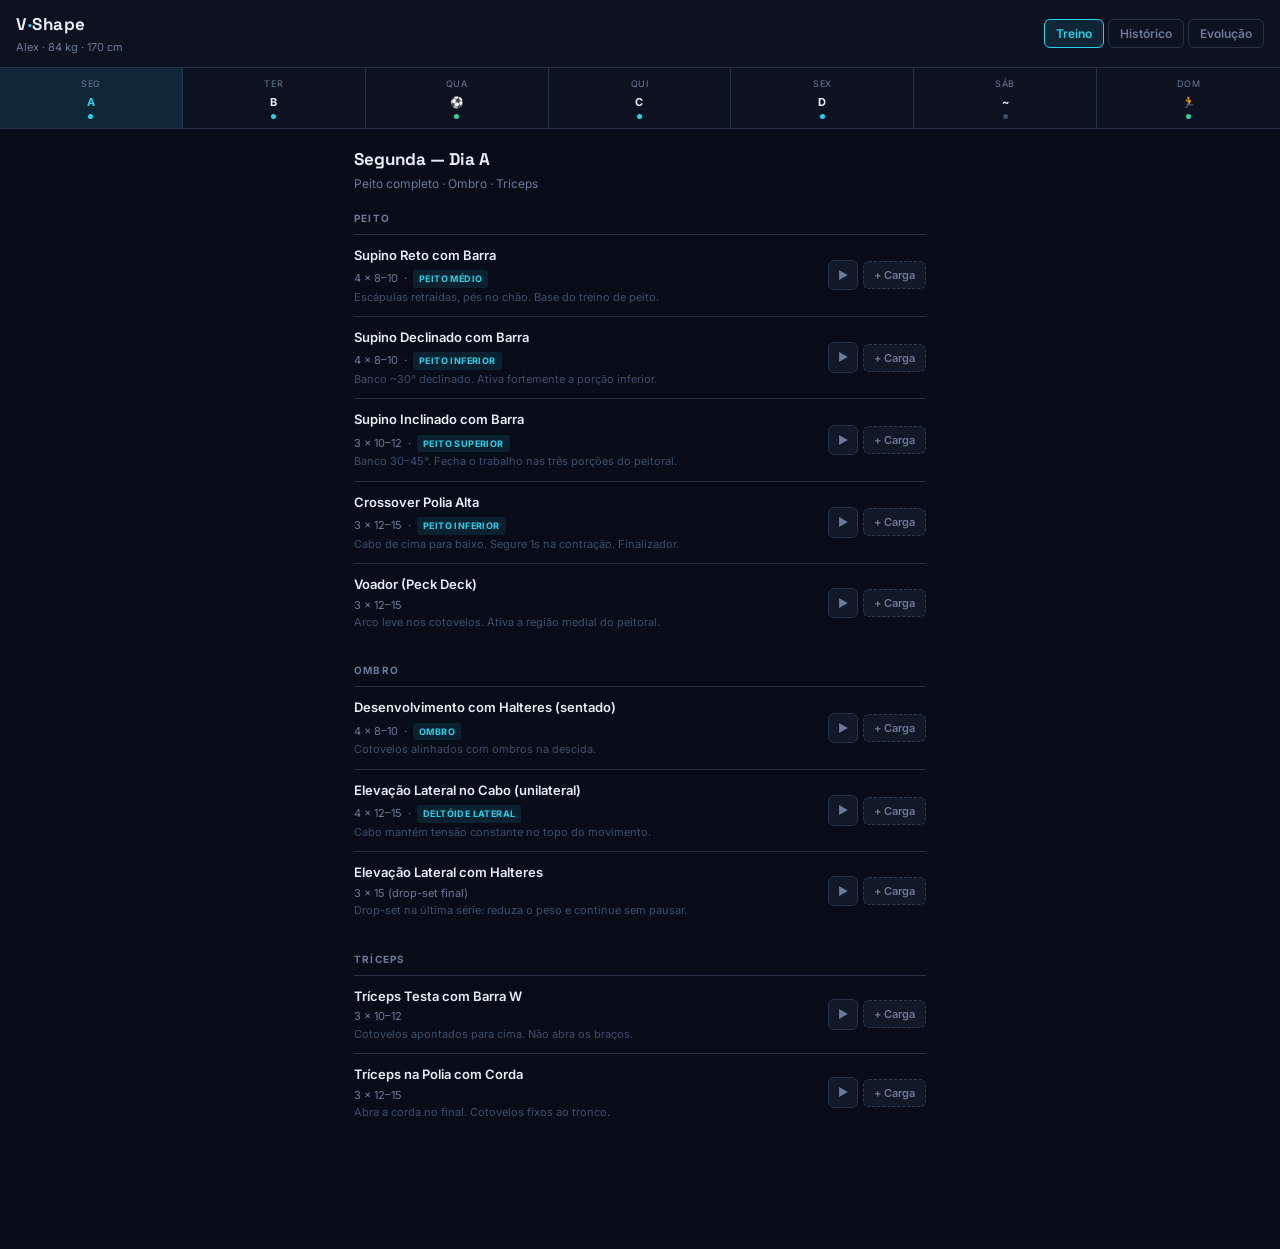
==== app-treino.html @ 163bdf94 "Update app-treino.html" ====
<!DOCTYPE html>
<html lang="pt-BR">
<head>
<meta charset="UTF-8">
<meta name="viewport" content="width=device-width, initial-scale=1.0, user-scalable=no">
<title>V·Shape — Alex</title>
<style>
@import url('https://fonts.googleapis.com/css2?family=Inter:ital,wght@0,400;0,500;0,600;0,700;1,400&family=Space+Grotesk:wght@500;700&display=swap');

:root {
  /* Paleta: slate naval + ciano elétrico */
  --night:   #080C18;
  --deep:    #0D1220;
  --surface: #111827;
  --raised:  #1A2236;
  --card:    #1E2840;
  --border:  #263247;
  --border2: #2E3A50;
  --text:    #E8EDF5;
  --muted:   #6B7A99;
  --dim:     #3D4F6B;

  --cyan:    #22D3EE;
  --cyan2:   #67E8F9;
  --cdim:    rgba(34,211,238,.10);
  --camber:  rgba(34,211,238,.06);

  --amber:   #F59E0B;
  --adim:    rgba(245,158,11,.12);
  --green:   #34D399;
  --gdim:    rgba(52,211,153,.10);
  --red:     #F87171;

  --radius:  9px;
  --font-display: 'Space Grotesk', sans-serif;
  --font-body:    'Inter', sans-serif;
}

*, *::before, *::after { box-sizing: border-box; margin: 0; padding: 0; -webkit-tap-highlight-color: transparent; }
html { scroll-behavior: smooth; }
body { background: var(--night); color: var(--text); font-family: var(--font-body); font-size: 14px; line-height: 1.5; min-height: 100vh; }

/* ── SCROLLBAR ── */
::-webkit-scrollbar { width: 3px; } ::-webkit-scrollbar-thumb { background: var(--border); border-radius: 2px; }

/* ══════════════════════════════════════
   HEADER
══════════════════════════════════════ */
.hdr {
  position: sticky; top: 0; z-index: 200;
  background: var(--deep);
  border-bottom: 1px solid var(--border);
  display: flex; align-items: center; justify-content: space-between;
  padding: 12px 16px;
}
.hdr-brand { display: flex; flex-direction: column; }
.hdr-name {
  font-family: var(--font-display);
  font-size: 17px; font-weight: 700; letter-spacing: .5px;
  color: var(--text);
}
.hdr-name span { color: var(--cyan); }
.hdr-sub { font-size: 11px; color: var(--muted); margin-top: 1px; }
.hdr-tabs { display: flex; gap: 4px; }
.htab {
  padding: 6px 11px; border-radius: 6px;
  background: none; border: 1px solid var(--border);
  color: var(--muted); font-size: 12px; font-weight: 600;
  cursor: pointer; font-family: var(--font-body);
  transition: all .15s;
}
.htab:hover { border-color: var(--border2); color: var(--text); }
.htab.on { background: var(--cdim); border-color: var(--cyan); color: var(--cyan); }

/* ══════════════════════════════════════
   WEEK STRIP
══════════════════════════════════════ */
.wstrip {
  display: grid; grid-template-columns: repeat(7,1fr);
  background: var(--deep); border-bottom: 1px solid var(--border);
}
.wday {
  padding: 9px 2px; text-align: center;
  border-right: 1px solid var(--border);
  cursor: pointer; transition: background .15s;
}
.wday:last-child { border-right: none; }
.wday:hover { background: var(--surface); }
.wday.on { background: var(--cdim); }
.wday .wd { font-size: 9px; color: var(--muted); text-transform: uppercase; letter-spacing: .6px; }
.wday .wl { font-size: 11px; font-weight: 700; margin-top: 3px; color: var(--text); }
.wday.on .wl { color: var(--cyan); }
.wday .pip { width: 5px; height: 5px; border-radius: 50%; margin: 4px auto 0; background: var(--dim); }
.wday.gym .pip  { background: var(--cyan); }
.wday.run .pip  { background: var(--green); }
.wday.done .pip { background: var(--amber) !important; }

/* ══════════════════════════════════════
   SCREENS
══════════════════════════════════════ */
.scr { display: none; max-width: 600px; margin: 0 auto; padding: 18px 14px 96px; }
.scr.on { display: block; }

/* ── Day header ── */
.dhdr { margin-bottom: 18px; }
.dhdr h2 { font-family: var(--font-display); font-size: 17px; font-weight: 700; }
.dhdr p  { font-size: 12px; color: var(--muted); margin-top: 2px; }

/* ── Block ── */
.blk { margin-bottom: 22px; }
.blk-ttl {
  font-size: 10px; font-weight: 700; text-transform: uppercase;
  letter-spacing: 1.2px; color: var(--muted);
  padding-bottom: 8px; border-bottom: 1px solid var(--border);
}

/* ══════════════════════════════════════
   EXERCISE ROW
══════════════════════════════════════ */
.exr { padding: 11px 0; border-bottom: 1px solid var(--border); }
.exr:last-child { border-bottom: none; }
.exr-top { display: flex; align-items: center; gap: 10px; }
.exr-info { flex: 1; min-width: 0; }
.exr-name { font-size: 13px; font-weight: 600; color: var(--text); }
.exr-prescription { font-size: 11px; color: var(--muted); margin-top: 2px; }
.exr-tip { font-size: 11px; color: var(--dim); margin-top: 2px; line-height: 1.4; }
.ftag {
  display: inline-block; font-size: 9px; font-weight: 700;
  padding: 2px 6px; border-radius: 3px; letter-spacing: .4px;
  background: var(--cdim); color: var(--cyan);
  margin-top: 3px;
}

/* ── Action buttons ── */
.exr-actions { display: flex; gap: 5px; flex-shrink: 0; align-items: center; }

/* YouTube */
.ytb {
  display: inline-flex; align-items: center;
  background: var(--surface); border: 1px solid var(--border);
  color: var(--muted); border-radius: 6px;
  padding: 6px 9px; font-size: 11px; font-weight: 600;
  text-decoration: none; transition: all .15s;
}
.ytb:hover { border-color: var(--red); color: var(--red); }

/* Carga pill — estado vazio */
.cpill-empty {
  display: inline-flex; align-items: center; gap: 4px;
  background: var(--surface); border: 1px dashed var(--border2);
  color: var(--muted); border-radius: 6px;
  padding: 6px 10px; font-size: 11px; font-weight: 600;
  cursor: pointer; transition: all .15s; font-family: var(--font-body);
  white-space: nowrap;
}
.cpill-empty:hover { border-color: var(--cyan); color: var(--cyan); }

/* Carga pill — com valor salvo */
.cpill-set {
  display: inline-flex; align-items: center; gap: 5px;
  background: var(--cdim); border: 1px solid var(--cyan);
  color: var(--cyan); border-radius: 6px;
  padding: 5px 10px; font-size: 12px; font-weight: 700;
  cursor: pointer; transition: all .15s; font-family: var(--font-display);
  white-space: nowrap;
}
.cpill-set:hover { background: rgba(34,211,238,.18); }
.cpill-set .kg { font-size: 15px; }

/* ══════════════════════════════════════
   INLINE LOG PANEL
══════════════════════════════════════ */
.lpanel {
  max-height: 0; overflow: hidden;
  transition: max-height .28s cubic-bezier(.4,0,.2,1);
}
.lpanel.open { max-height: 280px; }

.lpanel-inner {
  background: var(--raised); border: 1px solid var(--border2);
  border-radius: var(--radius); padding: 14px; margin-top: 9px;
}
.lp-last { font-size: 11px; color: var(--muted); margin-bottom: 10px; }
.lp-last strong { color: var(--green); }

.lp-row { display: grid; grid-template-columns: 1fr 1fr 1fr auto; gap: 7px; align-items: end; }
.lp-field { display: flex; flex-direction: column; gap: 3px; }
.lp-field label { font-size: 9px; text-transform: uppercase; letter-spacing: .6px; color: var(--muted); font-weight: 600; }
.lp-field input {
  background: var(--card); border: 1px solid var(--border2);
  border-radius: 6px; color: var(--text);
  padding: 8px 9px; font-size: 14px; font-weight: 700;
  font-family: var(--font-body); width: 100%; outline: none;
  transition: border-color .15s;
}
.lp-field input:focus { border-color: var(--cyan); }

.lp-save {
  background: var(--cyan); border: none; color: #040810;
  border-radius: 6px; padding: 8px 13px;
  font-size: 12px; font-weight: 700; cursor: pointer;
  font-family: var(--font-display); height: 38px;
  transition: background .15s; white-space: nowrap;
}
.lp-save:hover { background: var(--cyan2); }

/* ══════════════════════════════════════
   FINISH BAR
══════════════════════════════════════ */
.fbar {
  position: fixed; bottom: 0; left: 0; right: 0; z-index: 300;
  padding: 12px 16px;
  background: linear-gradient(to top, var(--deep) 70%, transparent);
  display: none;
}
.fbar.show { display: block; }
.fbar-btn {
  width: 100%; background: var(--cyan); border: none;
  color: #040810; border-radius: 10px; padding: 14px;
  font-size: 14px; font-weight: 700; cursor: pointer;
  font-family: var(--font-display); letter-spacing: .4px;
  transition: background .15s;
}
.fbar-btn:hover { background: var(--cyan2); }

/* ══════════════════════════════════════
   REST CARDS
══════════════════════════════════════ */
.rcard {
  background: var(--surface); border: 1px solid var(--border);
  border-radius: 12px; padding: 24px 20px; text-align: center;
}
.rcard .icon { font-size: 30px; margin-bottom: 10px; }
.rcard h3 { font-family: var(--font-display); font-size: 16px; font-weight: 700; margin-bottom: 8px; }
.rcard p  { font-size: 12px; color: var(--muted); line-height: 1.7; }
.rcard.teal { border-color: rgba(52,211,153,.3); }
.rcard.teal h3 { color: var(--green); }

/* ══════════════════════════════════════
   HISTÓRICO
══════════════════════════════════════ */
.hist-empty { text-align: center; padding: 48px 20px; color: var(--muted); font-size: 13px; line-height: 1.7; }
.scard {
  background: var(--surface); border: 1px solid var(--border);
  border-radius: var(--radius); margin-bottom: 10px; overflow: hidden;
}
.scard-hdr {
  display: flex; align-items: center; justify-content: space-between;
  padding: 13px 15px; cursor: pointer; transition: background .15s;
}
.scard-hdr:hover { background: var(--raised); }
.scard-title { font-family: var(--font-display); font-size: 13px; font-weight: 700; }
.scard-date  { font-size: 11px; color: var(--muted); margin-top: 1px; }
.scard-right { display: flex; align-items: center; gap: 8px; }
.vol-badge {
  font-size: 10px; font-weight: 700; letter-spacing: .3px;
  background: var(--adim); color: var(--amber);
  border: 1px solid rgba(245,158,11,.25);
  padding: 3px 9px; border-radius: 20px;
}
.del-btn { font-size: 10px; color: var(--red); background: none; border: none; cursor: pointer; font-family: var(--font-body); padding: 2px 4px; }
.del-btn:hover { text-decoration: underline; }
.scard-body { display: none; padding: 0 15px 12px; }
.scard-body.open { display: block; }
.sex { display: flex; justify-content: space-between; align-items: center; padding: 6px 0; border-bottom: 1px solid var(--border); }
.sex:last-child { border-bottom: none; }
.sex-name { font-size: 12px; color: var(--text); }
.sex-val  { font-size: 12px; color: var(--green); font-weight: 700; }

/* ══════════════════════════════════════
   EVOLUÇÃO
══════════════════════════════════════ */
.evo-sel {
  width: 100%; background: var(--surface); border: 1px solid var(--border2);
  color: var(--text); padding: 11px 13px; border-radius: var(--radius);
  font-size: 13px; font-family: var(--font-body); outline: none;
  margin-bottom: 16px; transition: border-color .15s;
}
.evo-sel:focus { border-color: var(--cyan); }

.pr-grid { display: grid; grid-template-columns: 1fr 1fr; gap: 8px; margin-bottom: 14px; }
.pr-card {
  background: var(--surface); border: 1px solid var(--border);
  border-radius: var(--radius); padding: 14px;
}
.pr-lbl { font-size: 10px; text-transform: uppercase; letter-spacing: .6px; color: var(--muted); margin-bottom: 5px; font-weight: 600; }
.pr-val { font-family: var(--font-display); font-size: 22px; font-weight: 700; color: var(--amber); }
.pr-sub { font-size: 10px; color: var(--dim); margin-top: 3px; }

.chart-card {
  background: var(--surface); border: 1px solid var(--border);
  border-radius: var(--radius); padding: 16px; margin-bottom: 12px; overflow-x: auto;
}
.chart-card h4 { font-size: 11px; font-weight: 700; text-transform: uppercase; letter-spacing: .6px; color: var(--muted); margin-bottom: 14px; }
.chart-empty { text-align: center; padding: 28px; font-size: 12px; color: var(--muted); }
canvas { display: block; }

/* ══════════════════════════════════════
   TOAST
══════════════════════════════════════ */
.toast {
  position: fixed; bottom: 84px; left: 50%;
  transform: translateX(-50%) translateY(12px);
  background: var(--green); color: #020f0a;
  padding: 9px 20px; border-radius: 20px;
  font-size: 12px; font-weight: 700;
  opacity: 0; transition: all .28s; z-index: 999;
  white-space: nowrap; pointer-events: none;
}
.toast.show { opacity: 1; transform: translateX(-50%) translateY(0); }

/* ── Section head row ── */
.shead { display: flex; align-items: center; justify-content: space-between; margin-bottom: 14px; }
.shead h2 { font-family: var(--font-display); font-size: 16px; font-weight: 700; }
.clr-btn { font-size: 11px; color: var(--red); background: none; border: none; cursor: pointer; font-family: var(--font-body); }
</style>
</head>
<body>

<!-- ══ HEADER ══ -->
<div class="hdr">
  <div class="hdr-brand">
    <div class="hdr-name">V<span>·</span>Shape</div>
    <div class="hdr-sub">Alex · 84 kg · 170 cm</div>
  </div>
  <div class="hdr-tabs">
    <button class="htab on" onclick="gotoMain()">Treino</button>
    <button class="htab"    onclick="gotoHist()">Histórico</button>
    <button class="htab"    onclick="gotoEvo()">Evolução</button>
  </div>
</div>

<!-- ══ WEEK STRIP ══ -->
<div class="wstrip" id="wstrip">
  <div class="wday gym on" id="tw-seg" onclick="gotoDay('seg')">
    <div class="wd">Seg</div><div class="wl">A</div><div class="pip"></div>
  </div>
  <div class="wday gym" id="tw-ter" onclick="gotoDay('ter')">
    <div class="wd">Ter</div><div class="wl">B</div><div class="pip"></div>
  </div>
  <div class="wday run" id="tw-qua" onclick="gotoDay('qua')">
    <div class="wd">Qua</div><div class="wl">⚽</div><div class="pip"></div>
  </div>
  <div class="wday gym" id="tw-qui" onclick="gotoDay('qui')">
    <div class="wd">Qui</div><div class="wl">C</div><div class="pip"></div>
  </div>
  <div class="wday gym" id="tw-sex" onclick="gotoDay('sex')">
    <div class="wd">Sex</div><div class="wl">D</div><div class="pip"></div>
  </div>
  <div class="wday" id="tw-sab" onclick="gotoDay('sab')">
    <div class="wd">Sáb</div><div class="wl">~</div><div class="pip"></div>
  </div>
  <div class="wday run" id="tw-dom" onclick="gotoDay('dom')">
    <div class="wd">Dom</div><div class="wl">🏃</div><div class="pip"></div>
  </div>
</div>

<!-- ══════════════════════════════════════
     SCREEN MAIN
══════════════════════════════════════ -->
<div class="scr on" id="scr-main">

<!-- ─── SEG / DIA A ─── -->
<div id="day-seg">
  <div class="dhdr"><h2>Segunda — Dia A</h2><p>Peito completo · Ombro · Tríceps</p></div>

  <div class="blk"><div class="blk-ttl">Peito</div>
    <div class="exr" data-eid="SEG-0" data-name="Supino Reto com Barra">
      <div class="exr-top">
        <div class="exr-info">
          <div class="exr-name">Supino Reto com Barra</div>
          <div class="exr-prescription">4 × 8–10 &nbsp;·&nbsp; <span class="ftag">PEITO MÉDIO</span></div>
          <div class="exr-tip">Escápulas retraídas, pés no chão. Base do treino de peito.</div>
        </div>
        <div class="exr-actions">
          <a class="ytb" href="https://www.youtube.com/watch?v=8UiTPNj66AU" target="_blank">▶</a>
          <button class="cpill-empty" id="cp-SEG-0" onclick="openPanel('SEG-0')">+ Carga</button>
        </div>
      </div>
      <div class="lpanel" id="lp-SEG-0"><div class="lpanel-inner">
        <div class="lp-last" id="ll-SEG-0">Sem registro anterior.</div>
        <div class="lp-row">
          <div class="lp-field"><label>Carga kg</label><input type="number" id="iw-SEG-0" placeholder="0" step="0.5" min="0"></div>
          <div class="lp-field"><label>Séries</label><input type="number" id="is-SEG-0" placeholder="4" min="1" max="10"></div>
          <div class="lp-field"><label>Reps</label><input type="number" id="ir-SEG-0" placeholder="10" min="1" max="50"></div>
          <button class="lp-save" onclick="saveLog('SEG-0')">Salvar</button>
        </div>
      </div></div>
    </div>

    <div class="exr" data-eid="SEG-1" data-name="Supino Declinado com Barra">
      <div class="exr-top">
        <div class="exr-info">
          <div class="exr-name">Supino Declinado com Barra</div>
          <div class="exr-prescription">4 × 8–10 &nbsp;·&nbsp; <span class="ftag">PEITO INFERIOR</span></div>
          <div class="exr-tip">Banco ~30° declinado. Ativa fortemente a porção inferior.</div>
        </div>
        <div class="exr-actions">
          <a class="ytb" href="https://www.youtube.com/watch?v=9XqGE8PNrws" target="_blank">▶</a>
          <button class="cpill-empty" id="cp-SEG-1" onclick="openPanel('SEG-1')">+ Carga</button>
        </div>
      </div>
      <div class="lpanel" id="lp-SEG-1"><div class="lpanel-inner">
        <div class="lp-last" id="ll-SEG-1">Sem registro anterior.</div>
        <div class="lp-row">
          <div class="lp-field"><label>Carga kg</label><input type="number" id="iw-SEG-1" placeholder="0" step="0.5" min="0"></div>
          <div class="lp-field"><label>Séries</label><input type="number" id="is-SEG-1" placeholder="4" min="1" max="10"></div>
          <div class="lp-field"><label>Reps</label><input type="number" id="ir-SEG-1" placeholder="10" min="1" max="50"></div>
          <button class="lp-save" onclick="saveLog('SEG-1')">Salvar</button>
        </div>
      </div></div>
    </div>

    <div class="exr" data-eid="SEG-2" data-name="Supino Inclinado com Barra">
      <div class="exr-top">
        <div class="exr-info">
          <div class="exr-name">Supino Inclinado com Barra</div>
          <div class="exr-prescription">3 × 10–12 &nbsp;·&nbsp; <span class="ftag">PEITO SUPERIOR</span></div>
          <div class="exr-tip">Banco 30–45°. Fecha o trabalho nas três porções do peitoral.</div>
        </div>
        <div class="exr-actions">
          <a class="ytb" href="https://www.youtube.com/watch?v=oZjIQN0YMX0" target="_blank">▶</a>
          <button class="cpill-empty" id="cp-SEG-2" onclick="openPanel('SEG-2')">+ Carga</button>
        </div>
      </div>
      <div class="lpanel" id="lp-SEG-2"><div class="lpanel-inner">
        <div class="lp-last" id="ll-SEG-2">Sem registro anterior.</div>
        <div class="lp-row">
          <div class="lp-field"><label>Carga kg</label><input type="number" id="iw-SEG-2" placeholder="0" step="0.5" min="0"></div>
          <div class="lp-field"><label>Séries</label><input type="number" id="is-SEG-2" placeholder="3" min="1" max="10"></div>
          <div class="lp-field"><label>Reps</label><input type="number" id="ir-SEG-2" placeholder="10" min="1" max="50"></div>
          <button class="lp-save" onclick="saveLog('SEG-2')">Salvar</button>
        </div>
      </div></div>
    </div>

    <div class="exr" data-eid="SEG-3" data-name="Crossover Polia Alta">
      <div class="exr-top">
        <div class="exr-info">
          <div class="exr-name">Crossover Polia Alta</div>
          <div class="exr-prescription">3 × 12–15 &nbsp;·&nbsp; <span class="ftag">PEITO INFERIOR</span></div>
          <div class="exr-tip">Cabo de cima para baixo. Segure 1s na contração. Finalizador.</div>
        </div>
        <div class="exr-actions">
          <a class="ytb" href="https://www.youtube.com/watch?v=E3aha5zhlc0" target="_blank">▶</a>
          <button class="cpill-empty" id="cp-SEG-3" onclick="openPanel('SEG-3')">+ Carga</button>
        </div>
      </div>
      <div class="lpanel" id="lp-SEG-3"><div class="lpanel-inner">
        <div class="lp-last" id="ll-SEG-3">Sem registro anterior.</div>
        <div class="lp-row">
          <div class="lp-field"><label>Carga kg</label><input type="number" id="iw-SEG-3" placeholder="0" step="0.5" min="0"></div>
          <div class="lp-field"><label>Séries</label><input type="number" id="is-SEG-3" placeholder="3" min="1" max="10"></div>
          <div class="lp-field"><label>Reps</label><input type="number" id="ir-SEG-3" placeholder="12" min="1" max="50"></div>
          <button class="lp-save" onclick="saveLog('SEG-3')">Salvar</button>
        </div>
      </div></div>
    </div>

    <div class="exr" data-eid="SEG-4" data-name="Voador (Peck Deck)">
      <div class="exr-top">
        <div class="exr-info">
          <div class="exr-name">Voador (Peck Deck)</div>
          <div class="exr-prescription">3 × 12–15</div>
          <div class="exr-tip">Arco leve nos cotovelos. Ativa a região medial do peitoral.</div>
        </div>
        <div class="exr-actions">
          <a class="ytb" href="https://www.youtube.com/watch?v=1D9x_U6PkY8" target="_blank">▶</a>
          <button class="cpill-empty" id="cp-SEG-4" onclick="openPanel('SEG-4')">+ Carga</button>
        </div>
      </div>
      <div class="lpanel" id="lp-SEG-4"><div class="lpanel-inner">
        <div class="lp-last" id="ll-SEG-4">Sem registro anterior.</div>
        <div class="lp-row">
          <div class="lp-field"><label>Carga kg</label><input type="number" id="iw-SEG-4" placeholder="0" step="0.5" min="0"></div>
          <div class="lp-field"><label>Séries</label><input type="number" id="is-SEG-4" placeholder="3" min="1" max="10"></div>
          <div class="lp-field"><label>Reps</label><input type="number" id="ir-SEG-4" placeholder="12" min="1" max="50"></div>
          <button class="lp-save" onclick="saveLog('SEG-4')">Salvar</button>
        </div>
      </div></div>
    </div>
  </div>

  <div class="blk"><div class="blk-ttl">Ombro</div>
    <div class="exr" data-eid="SEG-5" data-name="Desenvolvimento com Halteres (sentado)">
      <div class="exr-top"><div class="exr-info"><div class="exr-name">Desenvolvimento com Halteres (sentado)</div><div class="exr-prescription">4 × 8–10 &nbsp;·&nbsp; <span class="ftag">OMBRO</span></div><div class="exr-tip">Cotovelos alinhados com ombros na descida.</div></div><div class="exr-actions"><a class="ytb" href="https://www.youtube.com/watch?v=0uB7PH3oFVo" target="_blank">▶</a><button class="cpill-empty" id="cp-SEG-5" onclick="openPanel('SEG-5')">+ Carga</button></div></div>
      <div class="lpanel" id="lp-SEG-5"><div class="lpanel-inner"><div class="lp-last" id="ll-SEG-5">Sem registro anterior.</div><div class="lp-row"><div class="lp-field"><label>Carga kg</label><input type="number" id="iw-SEG-5" placeholder="0" step="0.5" min="0"></div><div class="lp-field"><label>Séries</label><input type="number" id="is-SEG-5" placeholder="4" min="1" max="10"></div><div class="lp-field"><label>Reps</label><input type="number" id="ir-SEG-5" placeholder="10" min="1" max="50"></div><button class="lp-save" onclick="saveLog('SEG-5')">Salvar</button></div></div></div>
    </div>
    <div class="exr" data-eid="SEG-6" data-name="Elevação Lateral no Cabo (unilateral)">
      <div class="exr-top"><div class="exr-info"><div class="exr-name">Elevação Lateral no Cabo (unilateral)</div><div class="exr-prescription">4 × 12–15 &nbsp;·&nbsp; <span class="ftag">DELTÓIDE LATERAL</span></div><div class="exr-tip">Cabo mantém tensão constante no topo do movimento.</div></div><div class="exr-actions"><a class="ytb" href="https://www.youtube.com/watch?v=9zh-c9JQN9k" target="_blank">▶</a><button class="cpill-empty" id="cp-SEG-6" onclick="openPanel('SEG-6')">+ Carga</button></div></div>
      <div class="lpanel" id="lp-SEG-6"><div class="lpanel-inner"><div class="lp-last" id="ll-SEG-6">Sem registro anterior.</div><div class="lp-row"><div class="lp-field"><label>Carga kg</label><input type="number" id="iw-SEG-6" placeholder="0" step="0.5" min="0"></div><div class="lp-field"><label>Séries</label><input type="number" id="is-SEG-6" placeholder="4" min="1" max="10"></div><div class="lp-field"><label>Reps</label><input type="number" id="ir-SEG-6" placeholder="12" min="1" max="50"></div><button class="lp-save" onclick="saveLog('SEG-6')">Salvar</button></div></div></div>
    </div>
    <div class="exr" data-eid="SEG-7" data-name="Elevação Lateral com Halteres">
      <div class="exr-top"><div class="exr-info"><div class="exr-name">Elevação Lateral com Halteres</div><div class="exr-prescription">3 × 15 (drop-set final)</div><div class="exr-tip">Drop-set na última série: reduza o peso e continue sem pausar.</div></div><div class="exr-actions"><a class="ytb" href="https://www.youtube.com/watch?v=c7zMmbWkUPw" target="_blank">▶</a><button class="cpill-empty" id="cp-SEG-7" onclick="openPanel('SEG-7')">+ Carga</button></div></div>
      <div class="lpanel" id="lp-SEG-7"><div class="lpanel-inner"><div class="lp-last" id="ll-SEG-7">Sem registro anterior.</div><div class="lp-row"><div class="lp-field"><label>Carga kg</label><input type="number" id="iw-SEG-7" placeholder="0" step="0.5" min="0"></div><div class="lp-field"><label>Séries</label><input type="number" id="is-SEG-7" placeholder="3" min="1" max="10"></div><div class="lp-field"><label>Reps</label><input type="number" id="ir-SEG-7" placeholder="15" min="1" max="50"></div><button class="lp-save" onclick="saveLog('SEG-7')">Salvar</button></div></div></div>
    </div>
  </div>

  <div class="blk"><div class="blk-ttl">Tríceps</div>
    <div class="exr" data-eid="SEG-8" data-name="Tríceps Testa com Barra W">
      <div class="exr-top"><div class="exr-info"><div class="exr-name">Tríceps Testa com Barra W</div><div class="exr-prescription">3 × 10–12</div><div class="exr-tip">Cotovelos apontados para cima. Não abra os braços.</div></div><div class="exr-actions"><a class="ytb" href="https://www.youtube.com/watch?v=LLpDSU-28FE" target="_blank">▶</a><button class="cpill-empty" id="cp-SEG-8" onclick="openPanel('SEG-8')">+ Carga</button></div></div>
      <div class="lpanel" id="lp-SEG-8"><div class="lpanel-inner"><div class="lp-last" id="ll-SEG-8">Sem registro anterior.</div><div class="lp-row"><div class="lp-field"><label>Carga kg</label><input type="number" id="iw-SEG-8" placeholder="0" step="0.5" min="0"></div><div class="lp-field"><label>Séries</label><input type="number" id="is-SEG-8" placeholder="3" min="1" max="10"></div><div class="lp-field"><label>Reps</label><input type="number" id="ir-SEG-8" placeholder="10" min="1" max="50"></div><button class="lp-save" onclick="saveLog('SEG-8')">Salvar</button></div></div></div>
    </div>
    <div class="exr" data-eid="SEG-9" data-name="Tríceps na Polia com Corda">
      <div class="exr-top"><div class="exr-info"><div class="exr-name">Tríceps na Polia com Corda</div><div class="exr-prescription">3 × 12–15</div><div class="exr-tip">Abra a corda no final. Cotovelos fixos ao tronco.</div></div><div class="exr-actions"><a class="ytb" href="https://www.youtube.com/watch?v=7le1JRUUagM" target="_blank">▶</a><button class="cpill-empty" id="cp-SEG-9" onclick="openPanel('SEG-9')">+ Carga</button></div></div>
      <div class="lpanel" id="lp-SEG-9"><div class="lpanel-inner"><div class="lp-last" id="ll-SEG-9">Sem registro anterior.</div><div class="lp-row"><div class="lp-field"><label>Carga kg</label><input type="number" id="iw-SEG-9" placeholder="0" step="0.5" min="0"></div><div class="lp-field"><label>Séries</label><input type="number" id="is-SEG-9" placeholder="3" min="1" max="10"></div><div class="lp-field"><label>Reps</label><input type="number" id="ir-SEG-9" placeholder="12" min="1" max="50"></div><button class="lp-save" onclick="saveLog('SEG-9')">Salvar</button></div></div></div>
    </div>
  </div>
</div>

<!-- ─── TER / DIA B ─── -->
<div id="day-ter" style="display:none">
  <div class="dhdr"><h2>Terça — Dia B</h2><p>Costas · Bíceps · Posterior de Coxa</p></div>
  <div class="blk"><div class="blk-ttl">Costas</div>
    <div class="exr" data-eid="TER-0" data-name="Puxada Frente Aberta (Pulley)"><div class="exr-top"><div class="exr-info"><div class="exr-name">Puxada Frente Aberta (Pulley)</div><div class="exr-prescription">4 × 8–10 &nbsp;·&nbsp; <span class="ftag">LATÍSSIMO</span></div><div class="exr-tip">Puxe para o queixo. Cotovelos para baixo e atrás no final.</div></div><div class="exr-actions"><a class="ytb" href="https://www.youtube.com/watch?v=7Fdu_Kbentc" target="_blank">▶</a><button class="cpill-empty" id="cp-TER-0" onclick="openPanel('TER-0')">+ Carga</button></div></div><div class="lpanel" id="lp-TER-0"><div class="lpanel-inner"><div class="lp-last" id="ll-TER-0">Sem registro anterior.</div><div class="lp-row"><div class="lp-field"><label>Carga kg</label><input type="number" id="iw-TER-0" placeholder="0" step="0.5" min="0"></div><div class="lp-field"><label>Séries</label><input type="number" id="is-TER-0" placeholder="4" min="1" max="10"></div><div class="lp-field"><label>Reps</label><input type="number" id="ir-TER-0" placeholder="10" min="1" max="50"></div><button class="lp-save" onclick="saveLog('TER-0')">Salvar</button></div></div></div></div>
    <div class="exr" data-eid="TER-1" data-name="Remada na Máquina (sentado)"><div class="exr-top"><div class="exr-info"><div class="exr-name">Remada na Máquina (sentado)</div><div class="exr-prescription">4 × 10–12 &nbsp;·&nbsp; <span class="ftag">COSTAS</span></div><div class="exr-tip">Puxe para o abdômen. Retraia as escápulas no final.</div></div><div class="exr-actions"><a class="ytb" href="https://www.youtube.com/watch?v=uQNhosSt0eo" target="_blank">▶</a><button class="cpill-empty" id="cp-TER-1" onclick="openPanel('TER-1')">+ Carga</button></div></div><div class="lpanel" id="lp-TER-1"><div class="lpanel-inner"><div class="lp-last" id="ll-TER-1">Sem registro anterior.</div><div class="lp-row"><div class="lp-field"><label>Carga kg</label><input type="number" id="iw-TER-1" placeholder="0" step="0.5" min="0"></div><div class="lp-field"><label>Séries</label><input type="number" id="is-TER-1" placeholder="4" min="1" max="10"></div><div class="lp-field"><label>Reps</label><input type="number" id="ir-TER-1" placeholder="10" min="1" max="50"></div><button class="lp-save" onclick="saveLog('TER-1')">Salvar</button></div></div></div></div>
    <div class="exr" data-eid="TER-2" data-name="Remada Curvada com Barra"><div class="exr-top"><div class="exr-info"><div class="exr-name">Remada Curvada com Barra</div><div class="exr-prescription">4 × 8–10 &nbsp;·&nbsp; <span class="ftag">COSTAS</span></div><div class="exr-tip">Tronco ~45°. Puxe para o umbigo. Costas retas.</div></div><div class="exr-actions"><a class="ytb" href="https://www.youtube.com/watch?v=VJHBEy2duVc" target="_blank">▶</a><button class="cpill-empty" id="cp-TER-2" onclick="openPanel('TER-2')">+ Carga</button></div></div><div class="lpanel" id="lp-TER-2"><div class="lpanel-inner"><div class="lp-last" id="ll-TER-2">Sem registro anterior.</div><div class="lp-row"><div class="lp-field"><label>Carga kg</label><input type="number" id="iw-TER-2" placeholder="0" step="0.5" min="0"></div><div class="lp-field"><label>Séries</label><input type="number" id="is-TER-2" placeholder="4" min="1" max="10"></div><div class="lp-field"><label>Reps</label><input type="number" id="ir-TER-2" placeholder="10" min="1" max="50"></div><button class="lp-save" onclick="saveLog('TER-2')">Salvar</button></div></div></div></div>
    <div class="exr" data-eid="TER-3" data-name="Remada Unilateral com Halter"><div class="exr-top"><div class="exr-info"><div class="exr-name">Remada Unilateral com Halter</div><div class="exr-prescription">3 × 10–12 cada</div><div class="exr-tip">Amplitude máxima — braço totalmente estendido na descida.</div></div><div class="exr-actions"><a class="ytb" href="https://www.youtube.com/watch?v=f8AVh4VBbos" target="_blank">▶</a><button class="cpill-empty" id="cp-TER-3" onclick="openPanel('TER-3')">+ Carga</button></div></div><div class="lpanel" id="lp-TER-3"><div class="lpanel-inner"><div class="lp-last" id="ll-TER-3">Sem registro anterior.</div><div class="lp-row"><div class="lp-field"><label>Carga kg</label><input type="number" id="iw-TER-3" placeholder="0" step="0.5" min="0"></div><div class="lp-field"><label>Séries</label><input type="number" id="is-TER-3" placeholder="3" min="1" max="10"></div><div class="lp-field"><label>Reps</label><input type="number" id="ir-TER-3" placeholder="10" min="1" max="50"></div><button class="lp-save" onclick="saveLog('TER-3')">Salvar</button></div></div></div></div>
  </div>
  <div class="blk"><div class="blk-ttl">Bíceps</div>
    <div class="exr" data-eid="TER-4" data-name="Rosca Direta com Barra W"><div class="exr-top"><div class="exr-info"><div class="exr-name">Rosca Direta com Barra W</div><div class="exr-prescription">4 × 8–10 &nbsp;·&nbsp; <span class="ftag">BÍCEPS</span></div><div class="exr-tip">Cotovelos fixos ao tronco. Não balance o corpo.</div></div><div class="exr-actions"><a class="ytb" href="https://www.youtube.com/watch?v=017j7Gbxipo" target="_blank">▶</a><button class="cpill-empty" id="cp-TER-4" onclick="openPanel('TER-4')">+ Carga</button></div></div><div class="lpanel" id="lp-TER-4"><div class="lpanel-inner"><div class="lp-last" id="ll-TER-4">Sem registro anterior.</div><div class="lp-row"><div class="lp-field"><label>Carga kg</label><input type="number" id="iw-TER-4" placeholder="0" step="0.5" min="0"></div><div class="lp-field"><label>Séries</label><input type="number" id="is-TER-4" placeholder="4" min="1" max="10"></div><div class="lp-field"><label>Reps</label><input type="number" id="ir-TER-4" placeholder="10" min="1" max="50"></div><button class="lp-save" onclick="saveLog('TER-4')">Salvar</button></div></div></div></div>
    <div class="exr" data-eid="TER-5" data-name="Rosca Martelo com Halteres"><div class="exr-top"><div class="exr-info"><div class="exr-name">Rosca Martelo com Halteres</div><div class="exr-prescription">3 × 10–12</div><div class="exr-tip">Polegar para cima. Ativa braquial — espessura no braço.</div></div><div class="exr-actions"><a class="ytb" href="https://www.youtube.com/watch?v=xvvjkh3Aa4s" target="_blank">▶</a><button class="cpill-empty" id="cp-TER-5" onclick="openPanel('TER-5')">+ Carga</button></div></div><div class="lpanel" id="lp-TER-5"><div class="lpanel-inner"><div class="lp-last" id="ll-TER-5">Sem registro anterior.</div><div class="lp-row"><div class="lp-field"><label>Carga kg</label><input type="number" id="iw-TER-5" placeholder="0" step="0.5" min="0"></div><div class="lp-field"><label>Séries</label><input type="number" id="is-TER-5" placeholder="3" min="1" max="10"></div><div class="lp-field"><label>Reps</label><input type="number" id="ir-TER-5" placeholder="10" min="1" max="50"></div><button class="lp-save" onclick="saveLog('TER-5')">Salvar</button></div></div></div></div>
  </div>
  <div class="blk"><div class="blk-ttl">Posterior de Coxa</div>
    <div class="exr" data-eid="TER-6" data-name="Stiff com Barra"><div class="exr-top"><div class="exr-info"><div class="exr-name">Stiff com Barra</div><div class="exr-prescription">4 × 10–12 &nbsp;·&nbsp; <span class="ftag">ISQUIOS</span></div><div class="exr-tip">Quadril para trás, costas retas. Sinta o estiramento.</div></div><div class="exr-actions"><a class="ytb" href="https://www.youtube.com/watch?v=TuUmgN32cQQ" target="_blank">▶</a><button class="cpill-empty" id="cp-TER-6" onclick="openPanel('TER-6')">+ Carga</button></div></div><div class="lpanel" id="lp-TER-6"><div class="lpanel-inner"><div class="lp-last" id="ll-TER-6">Sem registro anterior.</div><div class="lp-row"><div class="lp-field"><label>Carga kg</label><input type="number" id="iw-TER-6" placeholder="0" step="0.5" min="0"></div><div class="lp-field"><label>Séries</label><input type="number" id="is-TER-6" placeholder="4" min="1" max="10"></div><div class="lp-field"><label>Reps</label><input type="number" id="ir-TER-6" placeholder="10" min="1" max="50"></div><button class="lp-save" onclick="saveLog('TER-6')">Salvar</button></div></div></div></div>
    <div class="exr" data-eid="TER-7" data-name="Flexão de Joelho na Máquina"><div class="exr-top"><div class="exr-info"><div class="exr-name">Flexão de Joelho na Máquina (deitado)</div><div class="exr-prescription">3 × 12</div><div class="exr-tip">Pausa de 1s no topo. Descida controlada.</div></div><div class="exr-actions"><a class="ytb" href="https://www.youtube.com/watch?v=I6bzu4eLoY8" target="_blank">▶</a><button class="cpill-empty" id="cp-TER-7" onclick="openPanel('TER-7')">+ Carga</button></div></div><div class="lpanel" id="lp-TER-7"><div class="lpanel-inner"><div class="lp-last" id="ll-TER-7">Sem registro anterior.</div><div class="lp-row"><div class="lp-field"><label>Carga kg</label><input type="number" id="iw-TER-7" placeholder="0" step="0.5" min="0"></div><div class="lp-field"><label>Séries</label><input type="number" id="is-TER-7" placeholder="3" min="1" max="10"></div><div class="lp-field"><label>Reps</label><input type="number" id="ir-TER-7" placeholder="12" min="1" max="50"></div><button class="lp-save" onclick="saveLog('TER-7')">Salvar</button></div></div></div></div>
  </div>
</div>

<!-- ─── QUA ─── -->
<div id="day-qua" style="display:none">
  <div class="dhdr"><h2>Quarta — Cardio Ativo</h2><p>Sem academia</p></div>
  <div class="rcard teal"><div class="icon">⚽</div><h3>Futvôlei ou Corrida Leve</h3><p>Esse dia cobre 100% do cardio semanal. Futvôlei = HIIT natural com sprints curtos.<br><br>Se correr: 20–30 min em ritmo conversacional, sem esforço máximo.</p></div>
</div>

<!-- ─── QUI / DIA C ─── -->
<div id="day-qui" style="display:none">
  <div class="dhdr"><h2>Quinta — Dia C</h2><p>Ombro (posterior + lateral) · Tríceps · Peito superior</p></div>
  <div class="blk"><div class="blk-ttl">Ombro</div>
    <div class="exr" data-eid="QUI-0" data-name="Desenvolvimento com Halteres (em pé)"><div class="exr-top"><div class="exr-info"><div class="exr-name">Desenvolvimento com Halteres (em pé)</div><div class="exr-prescription">4 × 8–10 &nbsp;·&nbsp; <span class="ftag">OMBRO</span></div><div class="exr-tip">Variação em pé. Mais recrutamento do core e carga global.</div></div><div class="exr-actions"><a class="ytb" href="https://www.youtube.com/watch?v=caQuaVo1Lo8" target="_blank">▶</a><button class="cpill-empty" id="cp-QUI-0" onclick="openPanel('QUI-0')">+ Carga</button></div></div><div class="lpanel" id="lp-QUI-0"><div class="lpanel-inner"><div class="lp-last" id="ll-QUI-0">Sem registro anterior.</div><div class="lp-row"><div class="lp-field"><label>Carga kg</label><input type="number" id="iw-QUI-0" placeholder="0" step="0.5" min="0"></div><div class="lp-field"><label>Séries</label><input type="number" id="is-QUI-0" placeholder="4" min="1" max="10"></div><div class="lp-field"><label>Reps</label><input type="number" id="ir-QUI-0" placeholder="10" min="1" max="50"></div><button class="lp-save" onclick="saveLog('QUI-0')">Salvar</button></div></div></div></div>
    <div class="exr" data-eid="QUI-1" data-name="Elevação Lateral Halteres 21s"><div class="exr-top"><div class="exr-info"><div class="exr-name">Elevação Lateral Halteres (21s)</div><div class="exr-prescription">3 × 21 &nbsp;·&nbsp; <span class="ftag">LATERAL</span></div><div class="exr-tip">7 inferior + 7 superior + 7 completo. Queima o deltóide lateral.</div></div><div class="exr-actions"><a class="ytb" href="https://www.youtube.com/watch?v=jannLx4RxKo" target="_blank">▶</a><button class="cpill-empty" id="cp-QUI-1" onclick="openPanel('QUI-1')">+ Carga</button></div></div><div class="lpanel" id="lp-QUI-1"><div class="lpanel-inner"><div class="lp-last" id="ll-QUI-1">Sem registro anterior.</div><div class="lp-row"><div class="lp-field"><label>Carga kg</label><input type="number" id="iw-QUI-1" placeholder="0" step="0.5" min="0"></div><div class="lp-field"><label>Séries</label><input type="number" id="is-QUI-1" placeholder="3" min="1" max="10"></div><div class="lp-field"><label>Reps</label><input type="number" id="ir-QUI-1" placeholder="21" min="1" max="50"></div><button class="lp-save" onclick="saveLog('QUI-1')">Salvar</button></div></div></div></div>
    <div class="exr" data-eid="QUI-2" data-name="Posterior de Ombro com Halter"><div class="exr-top"><div class="exr-info"><div class="exr-name">Posterior de Ombro com Halter</div><div class="exr-prescription">4 × 12–15 &nbsp;·&nbsp; <span class="ftag">DELTÓIDE POSTERIOR</span></div><div class="exr-tip">Tronco inclinado. Braços levemente fletidos. Define o V.</div></div><div class="exr-actions"><a class="ytb" href="https://www.youtube.com/watch?v=xQenFYs_DTw" target="_blank">▶</a><button class="cpill-empty" id="cp-QUI-2" onclick="openPanel('QUI-2')">+ Carga</button></div></div><div class="lpanel" id="lp-QUI-2"><div class="lpanel-inner"><div class="lp-last" id="ll-QUI-2">Sem registro anterior.</div><div class="lp-row"><div class="lp-field"><label>Carga kg</label><input type="number" id="iw-QUI-2" placeholder="0" step="0.5" min="0"></div><div class="lp-field"><label>Séries</label><input type="number" id="is-QUI-2" placeholder="4" min="1" max="10"></div><div class="lp-field"><label>Reps</label><input type="number" id="ir-QUI-2" placeholder="12" min="1" max="50"></div><button class="lp-save" onclick="saveLog('QUI-2')">Salvar</button></div></div></div></div>
  </div>
  <div class="blk"><div class="blk-ttl">Peito Superior (2ª dose)</div>
    <div class="exr" data-eid="QUI-3" data-name="Supino Inclinado com Halteres"><div class="exr-top"><div class="exr-info"><div class="exr-name">Supino Inclinado com Halteres</div><div class="exr-prescription">4 × 10–12 &nbsp;·&nbsp; <span class="ftag">PEITO SUPERIOR</span></div><div class="exr-tip">Banco 30–45°. Amplitude maior que a versão com barra.</div></div><div class="exr-actions"><a class="ytb" href="https://www.youtube.com/watch?v=RGeSgQmO1EU" target="_blank">▶</a><button class="cpill-empty" id="cp-QUI-3" onclick="openPanel('QUI-3')">+ Carga</button></div></div><div class="lpanel" id="lp-QUI-3"><div class="lpanel-inner"><div class="lp-last" id="ll-QUI-3">Sem registro anterior.</div><div class="lp-row"><div class="lp-field"><label>Carga kg</label><input type="number" id="iw-QUI-3" placeholder="0" step="0.5" min="0"></div><div class="lp-field"><label>Séries</label><input type="number" id="is-QUI-3" placeholder="4" min="1" max="10"></div><div class="lp-field"><label>Reps</label><input type="number" id="ir-QUI-3" placeholder="10" min="1" max="50"></div><button class="lp-save" onclick="saveLog('QUI-3')">Salvar</button></div></div></div></div>
    <div class="exr" data-eid="QUI-4" data-name="Crucifixo Reto com Halteres"><div class="exr-top"><div class="exr-info"><div class="exr-name">Crucifixo Reto com Halteres</div><div class="exr-prescription">3 × 12–15</div><div class="exr-tip">Arco leve. Abra até sentir o estiramento no peitoral.</div></div><div class="exr-actions"><a class="ytb" href="https://www.youtube.com/watch?v=fG2fUgin3Zw" target="_blank">▶</a><button class="cpill-empty" id="cp-QUI-4" onclick="openPanel('QUI-4')">+ Carga</button></div></div><div class="lpanel" id="lp-QUI-4"><div class="lpanel-inner"><div class="lp-last" id="ll-QUI-4">Sem registro anterior.</div><div class="lp-row"><div class="lp-field"><label>Carga kg</label><input type="number" id="iw-QUI-4" placeholder="0" step="0.5" min="0"></div><div class="lp-field"><label>Séries</label><input type="number" id="is-QUI-4" placeholder="3" min="1" max="10"></div><div class="lp-field"><label>Reps</label><input type="number" id="ir-QUI-4" placeholder="12" min="1" max="50"></div><button class="lp-save" onclick="saveLog('QUI-4')">Salvar</button></div></div></div></div>
  </div>
  <div class="blk"><div class="blk-ttl">Tríceps</div>
    <div class="exr" data-eid="QUI-5" data-name="Tríceps Francês com Halter (sentado)"><div class="exr-top"><div class="exr-info"><div class="exr-name">Tríceps Francês com Halter (sentado)</div><div class="exr-prescription">4 × 10–12 &nbsp;·&nbsp; <span class="ftag">TRÍCEPS</span></div><div class="exr-tip">Ativa cabeça longa. Cotovelos para dentro, não abra.</div></div><div class="exr-actions"><a class="ytb" href="https://www.youtube.com/watch?v=VmslGNmLvKw" target="_blank">▶</a><button class="cpill-empty" id="cp-QUI-5" onclick="openPanel('QUI-5')">+ Carga</button></div></div><div class="lpanel" id="lp-QUI-5"><div class="lpanel-inner"><div class="lp-last" id="ll-QUI-5">Sem registro anterior.</div><div class="lp-row"><div class="lp-field"><label>Carga kg</label><input type="number" id="iw-QUI-5" placeholder="0" step="0.5" min="0"></div><div class="lp-field"><label>Séries</label><input type="number" id="is-QUI-5" placeholder="4" min="1" max="10"></div><div class="lp-field"><label>Reps</label><input type="number" id="ir-QUI-5" placeholder="10" min="1" max="50"></div><button class="lp-save" onclick="saveLog('QUI-5')">Salvar</button></div></div></div></div>
    <div class="exr" data-eid="QUI-6" data-name="Tríceps Polia com Corda (unilateral)"><div class="exr-top"><div class="exr-info"><div class="exr-name">Tríceps Polia com Corda (unilateral)</div><div class="exr-prescription">3 × 12–15</div><div class="exr-tip">Cotovelo fixo ao tronco. Pronação no final.</div></div><div class="exr-actions"><a class="ytb" href="https://www.youtube.com/watch?v=KhK5HWJfsrQ" target="_blank">▶</a><button class="cpill-empty" id="cp-QUI-6" onclick="openPanel('QUI-6')">+ Carga</button></div></div><div class="lpanel" id="lp-QUI-6"><div class="lpanel-inner"><div class="lp-last" id="ll-QUI-6">Sem registro anterior.</div><div class="lp-row"><div class="lp-field"><label>Carga kg</label><input type="number" id="iw-QUI-6" placeholder="0" step="0.5" min="0"></div><div class="lp-field"><label>Séries</label><input type="number" id="is-QUI-6" placeholder="3" min="1" max="10"></div><div class="lp-field"><label>Reps</label><input type="number" id="ir-QUI-6" placeholder="12" min="1" max="50"></div><button class="lp-save" onclick="saveLog('QUI-6')">Salvar</button></div></div></div></div>
  </div>
</div>

<!-- ─── SEX / DIA D ─── -->
<div id="day-sex" style="display:none">
  <div class="dhdr"><h2>Sexta — Dia D</h2><p>Costas (volume) · Bíceps · Quadríceps · Core</p></div>
  <div class="blk"><div class="blk-ttl">Costas</div>
    <div class="exr" data-eid="SEX-0" data-name="Puxada Supinada (Pulley fechado)"><div class="exr-top"><div class="exr-info"><div class="exr-name">Puxada Supinada (Pulley fechado)</div><div class="exr-prescription">4 × 10–12 &nbsp;·&nbsp; <span class="ftag">LATÍSSIMO</span></div><div class="exr-tip">Supinação ativa mais bíceps + lat inferior. Ótimo para V.</div></div><div class="exr-actions"><a class="ytb" href="https://www.youtube.com/watch?v=mPmfwbc_svw" target="_blank">▶</a><button class="cpill-empty" id="cp-SEX-0" onclick="openPanel('SEX-0')">+ Carga</button></div></div><div class="lpanel" id="lp-SEX-0"><div class="lpanel-inner"><div class="lp-last" id="ll-SEX-0">Sem registro anterior.</div><div class="lp-row"><div class="lp-field"><label>Carga kg</label><input type="number" id="iw-SEX-0" placeholder="0" step="0.5" min="0"></div><div class="lp-field"><label>Séries</label><input type="number" id="is-SEX-0" placeholder="4" min="1" max="10"></div><div class="lp-field"><label>Reps</label><input type="number" id="ir-SEX-0" placeholder="10" min="1" max="50"></div><button class="lp-save" onclick="saveLog('SEX-0')">Salvar</button></div></div></div></div>
    <div class="exr" data-eid="SEX-1" data-name="Remada Sentada Aberta na Máquina"><div class="exr-top"><div class="exr-info"><div class="exr-name">Remada Sentada Aberta na Máquina</div><div class="exr-prescription">4 × 10–12 &nbsp;·&nbsp; <span class="ftag">COSTAS</span></div><div class="exr-tip">Pegada aberta. Ativa trapézio médio e romboides.</div></div><div class="exr-actions"><a class="ytb" href="https://www.youtube.com/watch?v=IVUC76X7iOI" target="_blank">▶</a><button class="cpill-empty" id="cp-SEX-1" onclick="openPanel('SEX-1')">+ Carga</button></div></div><div class="lpanel" id="lp-SEX-1"><div class="lpanel-inner"><div class="lp-last" id="ll-SEX-1">Sem registro anterior.</div><div class="lp-row"><div class="lp-field"><label>Carga kg</label><input type="number" id="iw-SEX-1" placeholder="0" step="0.5" min="0"></div><div class="lp-field"><label>Séries</label><input type="number" id="is-SEX-1" placeholder="4" min="1" max="10"></div><div class="lp-field"><label>Reps</label><input type="number" id="ir-SEX-1" placeholder="10" min="1" max="50"></div><button class="lp-save" onclick="saveLog('SEX-1')">Salvar</button></div></div></div></div>
    <div class="exr" data-eid="SEX-2" data-name="Remada Baixa no Cabo (triângulo)"><div class="exr-top"><div class="exr-info"><div class="exr-name">Remada Baixa no Cabo (triângulo)</div><div class="exr-prescription">3 × 10–12</div><div class="exr-tip">Pegada neutra. Puxe para o umbigo. Lat inferior.</div></div><div class="exr-actions"><a class="ytb" href="https://www.youtube.com/watch?v=8N17XZVngdc" target="_blank">▶</a><button class="cpill-empty" id="cp-SEX-2" onclick="openPanel('SEX-2')">+ Carga</button></div></div><div class="lpanel" id="lp-SEX-2"><div class="lpanel-inner"><div class="lp-last" id="ll-SEX-2">Sem registro anterior.</div><div class="lp-row"><div class="lp-field"><label>Carga kg</label><input type="number" id="iw-SEX-2" placeholder="0" step="0.5" min="0"></div><div class="lp-field"><label>Séries</label><input type="number" id="is-SEX-2" placeholder="3" min="1" max="10"></div><div class="lp-field"><label>Reps</label><input type="number" id="ir-SEX-2" placeholder="10" min="1" max="50"></div><button class="lp-save" onclick="saveLog('SEX-2')">Salvar</button></div></div></div></div>
  </div>
  <div class="blk"><div class="blk-ttl">Bíceps</div>
    <div class="exr" data-eid="SEX-3" data-name="Rosca Scott Unilateral com Halter"><div class="exr-top"><div class="exr-info"><div class="exr-name">Rosca Scott Unilateral com Halter</div><div class="exr-prescription">4 × 10–12 &nbsp;·&nbsp; <span class="ftag">BÍCEPS</span></div><div class="exr-tip">Elimina compensação. Pico de contração máximo.</div></div><div class="exr-actions"><a class="ytb" href="https://www.youtube.com/watch?v=ZyisfW7q3qs" target="_blank">▶</a><button class="cpill-empty" id="cp-SEX-3" onclick="openPanel('SEX-3')">+ Carga</button></div></div><div class="lpanel" id="lp-SEX-3"><div class="lpanel-inner"><div class="lp-last" id="ll-SEX-3">Sem registro anterior.</div><div class="lp-row"><div class="lp-field"><label>Carga kg</label><input type="number" id="iw-SEX-3" placeholder="0" step="0.5" min="0"></div><div class="lp-field"><label>Séries</label><input type="number" id="is-SEX-3" placeholder="4" min="1" max="10"></div><div class="lp-field"><label>Reps</label><input type="number" id="ir-SEX-3" placeholder="10" min="1" max="50"></div><button class="lp-save" onclick="saveLog('SEX-3')">Salvar</button></div></div></div></div>
    <div class="exr" data-eid="SEX-4" data-name="Rosca Direta com Halteres (alternada)"><div class="exr-top"><div class="exr-info"><div class="exr-name">Rosca Direta com Halteres (alternada)</div><div class="exr-prescription">3 × 12–15</div><div class="exr-tip">Supinação no final. Cotovelos fixos.</div></div><div class="exr-actions"><a class="ytb" href="https://www.youtube.com/watch?v=wThiFR_bPYU" target="_blank">▶</a><button class="cpill-empty" id="cp-SEX-4" onclick="openPanel('SEX-4')">+ Carga</button></div></div><div class="lpanel" id="lp-SEX-4"><div class="lpanel-inner"><div class="lp-last" id="ll-SEX-4">Sem registro anterior.</div><div class="lp-row"><div class="lp-field"><label>Carga kg</label><input type="number" id="iw-SEX-4" placeholder="0" step="0.5" min="0"></div><div class="lp-field"><label>Séries</label><input type="number" id="is-SEX-4" placeholder="3" min="1" max="10"></div><div class="lp-field"><label>Reps</label><input type="number" id="ir-SEX-4" placeholder="12" min="1" max="50"></div><button class="lp-save" onclick="saveLog('SEX-4')">Salvar</button></div></div></div></div>
  </div>
  <div class="blk"><div class="blk-ttl">Quadríceps</div>
    <div class="exr" data-eid="SEX-5" data-name="Agachamento Livre com Barra"><div class="exr-top"><div class="exr-info"><div class="exr-name">Agachamento Livre com Barra</div><div class="exr-prescription">4 × 10–12 &nbsp;·&nbsp; <span class="ftag">QUAD</span></div><div class="exr-tip">Pés na largura dos ombros. Não curve a lombar.</div></div><div class="exr-actions"><a class="ytb" href="https://www.youtube.com/watch?v=rM6SDUdl9fs" target="_blank">▶</a><button class="cpill-empty" id="cp-SEX-5" onclick="openPanel('SEX-5')">+ Carga</button></div></div><div class="lpanel" id="lp-SEX-5"><div class="lpanel-inner"><div class="lp-last" id="ll-SEX-5">Sem registro anterior.</div><div class="lp-row"><div class="lp-field"><label>Carga kg</label><input type="number" id="iw-SEX-5" placeholder="0" step="0.5" min="0"></div><div class="lp-field"><label>Séries</label><input type="number" id="is-SEX-5" placeholder="4" min="1" max="10"></div><div class="lp-field"><label>Reps</label><input type="number" id="ir-SEX-5" placeholder="10" min="1" max="50"></div><button class="lp-save" onclick="saveLog('SEX-5')">Salvar</button></div></div></div></div>
    <div class="exr" data-eid="SEX-6" data-name="Cadeira Extensora"><div class="exr-top"><div class="exr-info"><div class="exr-name">Cadeira Extensora</div><div class="exr-prescription">3 × 12–15</div><div class="exr-tip">Pause 1s no topo. Finalizador de quadríceps.</div></div><div class="exr-actions"><a class="ytb" href="https://www.youtube.com/watch?v=LhG0Xi6zWNY" target="_blank">▶</a><button class="cpill-empty" id="cp-SEX-6" onclick="openPanel('SEX-6')">+ Carga</button></div></div><div class="lpanel" id="lp-SEX-6"><div class="lpanel-inner"><div class="lp-last" id="ll-SEX-6">Sem registro anterior.</div><div class="lp-row"><div class="lp-field"><label>Carga kg</label><input type="number" id="iw-SEX-6" placeholder="0" step="0.5" min="0"></div><div class="lp-field"><label>Séries</label><input type="number" id="is-SEX-6" placeholder="3" min="1" max="10"></div><div class="lp-field"><label>Reps</label><input type="number" id="ir-SEX-6" placeholder="12" min="1" max="50"></div><button class="lp-save" onclick="saveLog('SEX-6')">Salvar</button></div></div></div></div>
  </div>
</div>

<!-- ─── SÁB / DOM ─── -->
<div id="day-sab" style="display:none">
  <div class="dhdr"><h2>Sábado — Flexível</h2><p>Reposição ou descanso</p></div>
  <div class="rcard"><div class="icon">🔄</div><h3>Dia de Reposição</h3><p><strong>Foi todos os 4 dias?</strong> Descanse ou caminhada leve 30 min.<br><br><strong>Faltou 1 dia?</strong> Repõe o treino perdido.<br><br><strong>Faltou 2 dias?</strong> Priorize Dia A ou B.</p></div>
</div>
<div id="day-dom" style="display:none">
  <div class="dhdr"><h2>Domingo — Corrida</h2><p>Cardio aeróbico de base</p></div>
  <div class="rcard teal"><div class="icon">🏃</div><h3>Corrida 5 km</h3><p>Ritmo conversacional. Objetivo aeróbico de base, não velocidade.<br><br>Se o sábado foi treino pesado, baixe o ritmo. Recuperação vale mais que o cronômetro.</p></div>
</div>

</div><!-- /scr-main -->

<!-- ══ SCREEN HISTÓRICO ══ -->
<div class="scr" id="scr-hist">
  <div class="shead">
    <h2>Histórico</h2>
    <button class="clr-btn" onclick="clearAllSessions()">Limpar tudo</button>
  </div>
  <div id="hist-list"></div>
</div>

<!-- ══ SCREEN EVOLUÇÃO ══ -->
<div class="scr" id="scr-evo">
  <h2 style="font-family:var(--font-display);font-size:16px;font-weight:700;margin-bottom:14px;">Evolução por Exercício</h2>
  <select class="evo-sel" id="evo-sel" onchange="renderEvo()">
    <option value="">— Selecione um exercício —</option>
  </select>
  <div id="pr-area"></div>
  <div class="chart-card">
    <h4>Carga máxima por sessão (kg)</h4>
    <div id="chart-w"><div class="chart-empty">Selecione um exercício.</div></div>
  </div>
  <div class="chart-card">
    <h4>Volume total por sessão (kg × reps)</h4>
    <div id="chart-v"><div class="chart-empty">Selecione um exercício.</div></div>
  </div>
</div>

<!-- FINISH BAR -->
<div class="fbar" id="fbar">
  <button class="fbar-btn" onclick="finishSession()">✓ Concluir treino e salvar sessão</button>
</div>

<!-- TOAST -->
<div class="toast" id="toast"></div>

<script>
// ══════════════════════════════════════════
// KEYS
// ══════════════════════════════════════════
const K_CHARGES  = 'vs3_charges';   // carga global por exercício
const K_HISTORY  = 'vs3_history';   // entradas individuais por exercício
const K_SESSIONS = 'vs3_sessions';  // sessões concluídas

function load(k){ try{ return JSON.parse(localStorage.getItem(k)||'{}'); }catch(e){return{};} }
function loadArr(k){ try{ return JSON.parse(localStorage.getItem(k)||'[]'); }catch(e){return[];} }
function save(k,v){ localStorage.setItem(k, JSON.stringify(v)); }

// ══════════════════════════════════════════
// STATE
// ══════════════════════════════════════════
const TRAIN_DAYS  = {'seg':'SEG','ter':'TER','qui':'QUI','sex':'SEX'};
const DAY_LABELS  = {SEG:'Dia A — Segunda',TER:'Dia B — Terça',QUI:'Dia C — Quinta',SEX:'Dia D — Sexta'};
const ALL_DAYS    = ['seg','ter','qua','qui','sex','sab','dom'];
let activeDay     = 'seg';
let sessionBuffer = {};   // eid → {w,s,r,name} para sessão atual

// ══════════════════════════════════════════
// NAVIGATION
// ══════════════════════════════════════════
function setTab(idx){
  document.querySelectorAll('.htab').forEach((b,i)=>b.classList.toggle('on', i===idx));
}
function gotoMain(){
  document.querySelectorAll('.scr').forEach(s=>s.classList.remove('on'));
  document.getElementById('scr-main').classList.add('on');
  document.getElementById('wstrip').style.display='grid';
  setTab(0);
}
function gotoHist(){
  document.querySelectorAll('.scr').forEach(s=>s.classList.remove('on'));
  document.getElementById('scr-hist').classList.add('on');
  document.getElementById('wstrip').style.display='none';
  setTab(1); renderHist();
}
function gotoEvo(){
  document.querySelectorAll('.scr').forEach(s=>s.classList.remove('on'));
  document.getElementById('scr-evo').classList.add('on');
  document.getElementById('wstrip').style.display='none';
  setTab(2); buildEvoSelect(); renderEvo();
}

function gotoDay(d){
  ALL_DAYS.forEach(x=>{
    document.getElementById('day-'+x).style.display='none';
    document.getElementById('tw-'+x).classList.remove('on');
  });
  document.getElementById('day-'+d).style.display='block';
  document.getElementById('tw-'+d).classList.add('on');
  activeDay = d;
  updateFbar();
  window.scrollTo(0,0);
}

// ══════════════════════════════════════════
// OPEN PANEL — loads saved charge into inputs
// ══════════════════════════════════════════
function openPanel(eid){
  const panel = document.getElementById('lp-'+eid);
  const isOpen = panel.classList.contains('open');
  document.querySelectorAll('.lpanel.open').forEach(p=>p.classList.remove('open'));
  if(isOpen) return;

  // load global charge
  const charges = load(K_CHARGES);
  const hist    = load(K_HISTORY);
  if(charges[eid]){
    const c = charges[eid];
    document.getElementById('iw-'+eid).value = c.w||'';
    document.getElementById('is-'+eid).value = c.s||'';
    document.getElementById('ir-'+eid).value = c.r||'';
  }
  // show last entry
  const ll = document.getElementById('ll-'+eid);
  const entries = hist[eid]||[];
  if(entries.length){
    const last = entries[entries.length-1];
    ll.innerHTML = `Último registro: <strong>${last.w} kg × ${last.s}×${last.r}</strong> <span style="color:var(--dim)">(${last.date})</span>`;
  } else {
    ll.textContent = 'Sem registro anterior.';
  }
  panel.classList.add('open');
}

// ══════════════════════════════════════════
// SAVE LOG — persists charge globally + adds to history
// ══════════════════════════════════════════
function saveLog(eid){
  const w = parseFloat(document.getElementById('iw-'+eid).value)||0;
  const s = parseInt(document.getElementById('is-'+eid).value)||1;
  const r = parseInt(document.getElementById('ir-'+eid).value)||1;
  const now  = new Date();
  const date = now.toLocaleDateString('pt-BR',{day:'2-digit',month:'2-digit'});
  const entry = {w,s,r,date,ts:now.getTime()};

  // 1. Save global charge (replaces)
  const charges = load(K_CHARGES);
  charges[eid] = {w,s,r};
  save(K_CHARGES, charges);

  // 2. Append to history
  const hist = load(K_HISTORY);
  if(!hist[eid]) hist[eid]=[];
  hist[eid].push(entry);
  save(K_HISTORY, hist);

  // 3. Mark in session buffer
  const exEl = document.querySelector(`[data-eid="${eid}"]`);
  const name = exEl ? exEl.dataset.name : eid;
  if(!sessionBuffer[eid]) sessionBuffer[eid]={};
  sessionBuffer[eid] = {w,s,r,name};

  // 4. Update pill button
  updatePill(eid, w);

  // 5. Close panel
  document.getElementById('lp-'+eid).classList.remove('open');
  updateFbar();
  showToast(`Salvo — ${w} kg × ${s}×${r}`);
}

function updatePill(eid, w){
  const btn = document.getElementById('cp-'+eid);
  if(!btn) return;
  btn.className = 'cpill-set';
  btn.innerHTML = `<span class="kg">${w}</span><span style="font-size:10px;opacity:.7">kg</span> ✎`;
  btn.onclick = ()=>openPanel(eid);
}

// ══════════════════════════════════════════
// FINISH SESSION
// ══════════════════════════════════════════
function updateFbar(){
  const dayKey = TRAIN_DAYS[activeDay];
  const hasBuf = dayKey && Object.keys(sessionBuffer).some(eid=>eid.startsWith(dayKey));
  document.getElementById('fbar').classList.toggle('show', !!hasBuf);
}

function finishSession(){
  const dayKey = TRAIN_DAYS[activeDay];
  if(!dayKey) return;
  const exercises = {};
  Object.entries(sessionBuffer).forEach(([eid,data])=>{
    if(eid.startsWith(dayKey)) exercises[eid] = data;
  });
  if(!Object.keys(exercises).length) return;

  const now = new Date();
  const dateStr = now.toLocaleDateString('pt-BR',{day:'2-digit',month:'2-digit',year:'numeric'});
  const vol = Object.values(exercises).reduce((a,e)=>a+(e.w*e.s*e.r),0);
  const sessions = loadArr(K_SESSIONS);
  sessions.unshift({id:now.getTime(), day:dayKey, label:DAY_LABELS[dayKey]||dayKey, date:dateStr, vol, exercises});
  save(K_SESSIONS, sessions);

  // Clear buffer for this day
  Object.keys(sessionBuffer).forEach(eid=>{if(eid.startsWith(dayKey)) delete sessionBuffer[eid];});

  // Mark pip
  document.getElementById('tw-'+activeDay).classList.add('done');
  document.getElementById('fbar').classList.remove('show');
  showToast('Sessão salva! 💪');
}

// ══════════════════════════════════════════
// HISTÓRICO
// ══════════════════════════════════════════
function renderHist(){
  const sessions = loadArr(K_SESSIONS);
  const el = document.getElementById('hist-list');
  if(!sessions.length){
    el.innerHTML='<div class="hist-empty">Nenhum treino salvo ainda.<br><br>Registre as cargas durante o treino<br>e toque em "Concluir treino".</div>';
    return;
  }
  el.innerHTML = sessions.map((s,i)=>{
    const exRows = Object.entries(s.exercises).map(([,e])=>
      `<div class="sex"><span class="sex-name">${e.name}</span><span class="sex-val">${e.w} kg × ${e.s}×${e.r}</span></div>`
    ).join('');
    return `<div class="scard">
      <div class="scard-hdr" onclick="toggleSess(${i})">
        <div><div class="scard-title">${s.label}</div><div class="scard-date">${s.date}</div></div>
        <div class="scard-right">
          <span class="vol-badge">${Math.round(s.vol).toLocaleString('pt-BR')} kg vol</span>
          <button class="del-btn" onclick="event.stopPropagation();delSession(${s.id})">✕</button>
        </div>
      </div>
      <div class="scard-body" id="sb-${i}">${exRows}</div>
    </div>`;
  }).join('');
}
function toggleSess(i){ document.getElementById('sb-'+i).classList.toggle('open'); }
function delSession(id){
  save(K_SESSIONS, loadArr(K_SESSIONS).filter(s=>s.id!==id));
  renderHist();
}
function clearAllSessions(){
  if(confirm('Apagar todo o histórico de sessões?')){ save(K_SESSIONS,[]); renderHist(); }
}

// ══════════════════════════════════════════
// EVOLUÇÃO
// ══════════════════════════════════════════
function buildEvoSelect(){
  const hist = load(K_HISTORY);
  const sel  = document.getElementById('evo-sel');
  const nameMap = {};
  document.querySelectorAll('[data-eid]').forEach(el=>{
    nameMap[el.dataset.eid] = el.dataset.name;
  });
  const keys = Object.keys(hist).filter(k=>hist[k]&&hist[k].length>0);
  const prev = sel.value;
  sel.innerHTML = '<option value="">— Selecione um exercício —</option>' +
    keys.map(k=>`<option value="${k}"${k===prev?' selected':''}>${nameMap[k]||k}</option>`).join('');
}

function renderEvo(){
  const key  = document.getElementById('evo-sel').value;
  const prA  = document.getElementById('pr-area');
  const cW   = document.getElementById('chart-w');
  const cV   = document.getElementById('chart-v');
  const empty = '<div class="chart-empty">Selecione um exercício.</div>';
  if(!key){ prA.innerHTML=''; cW.innerHTML=empty; cV.innerHTML=empty; return; }

  const hist = load(K_HISTORY);
  const data = (hist[key]||[]).slice(-24);
  if(!data.length){ prA.innerHTML=''; cW.innerHTML='<div class="chart-empty">Sem dados ainda.</div>'; cV.innerHTML='<div class="chart-empty">Sem dados ainda.</div>'; return; }

  const maxW   = Math.max(...data.map(d=>d.w));
  const maxVol = Math.max(...data.map(d=>d.w*d.s*d.r));
  const prWd   = data.find(d=>d.w===maxW);
  const prVd   = data.find(d=>d.w*d.s*d.r===maxVol);

  prA.innerHTML=`<div class="pr-grid">
    <div class="pr-card"><div class="pr-lbl">Carga máxima (PR)</div><div class="pr-val">${maxW} <span style="font-size:13px;color:var(--muted)">kg</span></div><div class="pr-sub">${prWd?prWd.date:''}</div></div>
    <div class="pr-card"><div class="pr-lbl">Volume máximo</div><div class="pr-val">${Math.round(maxVol).toLocaleString('pt-BR')} <span style="font-size:13px;color:var(--muted)">kg</span></div><div class="pr-sub">${prVd?prVd.date:''}</div></div>
  </div>`;

  cW.innerHTML='<canvas id="cvw"></canvas>';
  cV.innerHTML='<canvas id="cvv"></canvas>';
  requestAnimationFrame(()=>{
    drawChart('cvw', data.map(d=>d.date), data.map(d=>d.w), '#22D3EE');
    drawChart('cvv', data.map(d=>d.date), data.map(d=>d.w*d.s*d.r), '#34D399');
  });
}

function drawChart(id, labels, values, color){
  const canvas = document.getElementById(id);
  if(!canvas) return;
  const dpr = window.devicePixelRatio||1;
  const W = canvas.parentElement.clientWidth - 32;
  const H = 150;
  canvas.style.width = W+'px'; canvas.style.height = H+'px';
  canvas.width = W*dpr; canvas.height = H*dpr;
  const ctx = canvas.getContext('2d');
  ctx.scale(dpr,dpr);

  const pad = {t:8,r:8,b:32,l:42};
  const cW = W-pad.l-pad.r, cH = H-pad.t-pad.b;
  const maxV = Math.max(...values,1);
  const n = values.length;
  const barW = Math.max(4, Math.min(26, cW/n - 5));
  const gap  = (cW - barW*n)/(n+1);

  // bg
  ctx.fillStyle='#111827'; ctx.fillRect(0,0,W,H);

  // grid
  for(let i=0;i<=4;i++){
    const y = pad.t + cH*(1-i/4);
    ctx.strokeStyle='#1A2236'; ctx.lineWidth=1;
    ctx.beginPath(); ctx.moveTo(pad.l,y); ctx.lineTo(pad.l+cW,y); ctx.stroke();
    ctx.fillStyle='#3D4F6B'; ctx.font=`10px Inter`; ctx.textAlign='right';
    ctx.fillText(Math.round(maxV*i/4), pad.l-4, y+4);
  }

  // bars
  values.forEach((v,i)=>{
    const x  = pad.l + gap + i*(barW+gap);
    const bH = Math.max(2,(v/maxV)*cH);
    const y  = pad.t + cH - bH;
    // body
    const grad = ctx.createLinearGradient(0,y,0,y+bH);
    grad.addColorStop(0, color+'cc');
    grad.addColorStop(1, color+'22');
    ctx.fillStyle = grad;
    ctx.beginPath();
    ctx.roundRect ? ctx.roundRect(x,y,barW,bH,2) : ctx.rect(x,y,barW,bH);
    ctx.fill();
    // value
    if(bH>18){
      ctx.fillStyle='#E8EDF5'; ctx.font=`bold 9px Inter`; ctx.textAlign='center';
      ctx.fillText(v,x+barW/2,y+11);
    }
    // label
    const step = Math.max(1, Math.ceil(n/8));
    if(i%step===0){
      ctx.fillStyle='#3D4F6B'; ctx.font=`9px Inter`; ctx.textAlign='center';
      ctx.fillText(labels[i],x+barW/2,H-6);
    }
  });

  // axes
  ctx.strokeStyle='#263247'; ctx.lineWidth=1;
  ctx.beginPath(); ctx.moveTo(pad.l,pad.t); ctx.lineTo(pad.l,pad.t+cH); ctx.lineTo(pad.l+cW,pad.t+cH); ctx.stroke();
}

// ══════════════════════════════════════════
// TOAST
// ══════════════════════════════════════════
function showToast(msg){
  const t=document.getElementById('toast');
  t.textContent=msg; t.classList.add('show');
  clearTimeout(t._tid);
  t._tid=setTimeout(()=>t.classList.remove('show'),2200);
}

// ══════════════════════════════════════════
// INIT — restore saved charges into pills
// ══════════════════════════════════════════
function init(){
  const charges = load(K_CHARGES);
  Object.entries(charges).forEach(([eid,c])=>{ if(c&&c.w) updatePill(eid, c.w); });
  gotoDay('seg');
}
init();
</script>
</body>
</html>
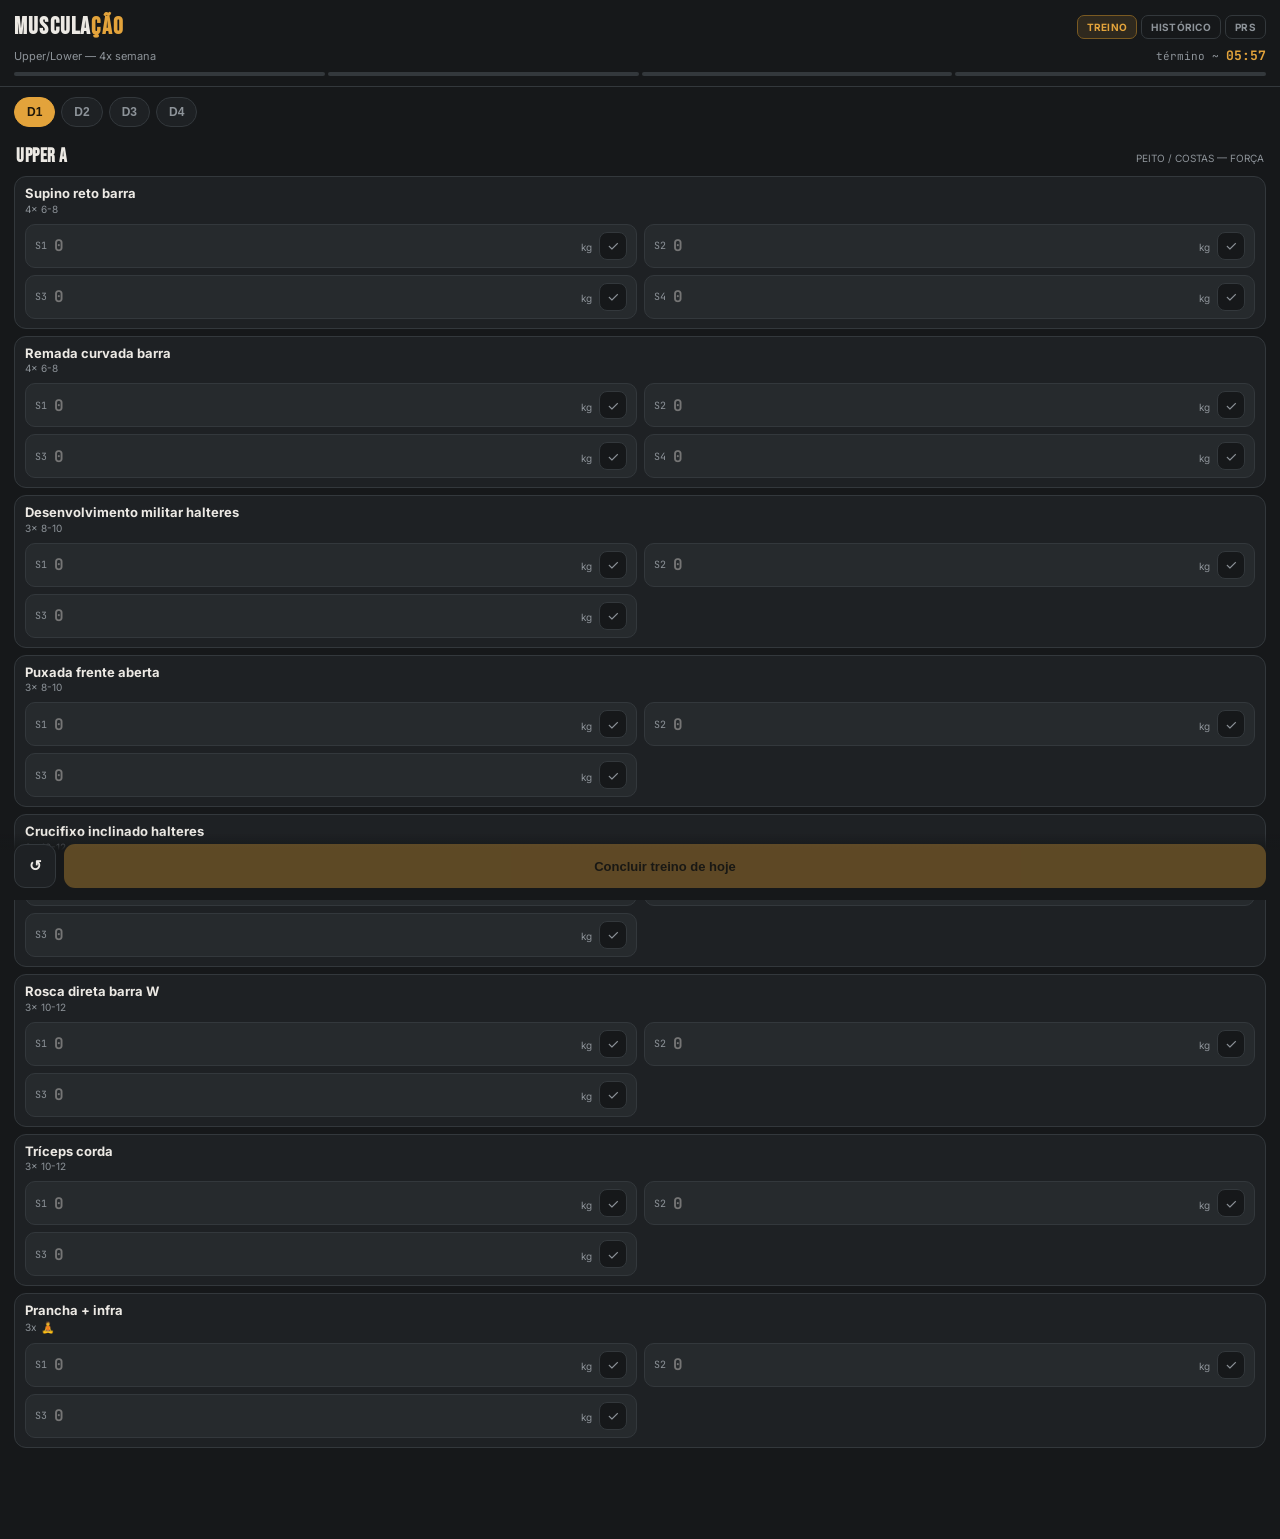
==== commit 4122f69c: "Update app-treino.html" ====
--- a/app-treino.html
+++ b/app-treino.html
@@ -2,947 +2,521 @@
 <html lang="pt-BR">
 <head>
 <meta charset="UTF-8">
-<meta name="viewport" content="width=device-width, initial-scale=1.0, user-scalable=no">
-<title>V·Shape — Alex</title>
+<meta name="viewport" content="width=device-width, initial-scale=1.0, maximum-scale=1.0, viewport-fit=cover">
+<title>Musculação</title>
+<link rel="preconnect" href="https://fonts.googleapis.com">
+<link href="https://fonts.googleapis.com/css2?family=Bebas+Neue&family=Inter:wght@400;500;600;700&family=JetBrains+Mono:wght@400;500;700&display=swap" rel="stylesheet">
 <style>
-@import url('https://fonts.googleapis.com/css2?family=Inter:ital,wght@0,400;0,500;0,600;0,700;1,400&family=Space+Grotesk:wght@500;700&display=swap');
-
-:root {
-  /* Paleta: slate naval + ciano elétrico */
-  --night:   #080C18;
-  --deep:    #0D1220;
-  --surface: #111827;
-  --raised:  #1A2236;
-  --card:    #1E2840;
-  --border:  #263247;
-  --border2: #2E3A50;
-  --text:    #E8EDF5;
-  --muted:   #6B7A99;
-  --dim:     #3D4F6B;
-
-  --cyan:    #22D3EE;
-  --cyan2:   #67E8F9;
-  --cdim:    rgba(34,211,238,.10);
-  --camber:  rgba(34,211,238,.06);
-
-  --amber:   #F59E0B;
-  --adim:    rgba(245,158,11,.12);
-  --green:   #34D399;
-  --gdim:    rgba(52,211,153,.10);
-  --red:     #F87171;
-
-  --radius:  9px;
-  --font-display: 'Space Grotesk', sans-serif;
-  --font-body:    'Inter', sans-serif;
-}
-
-*, *::before, *::after { box-sizing: border-box; margin: 0; padding: 0; -webkit-tap-highlight-color: transparent; }
-html { scroll-behavior: smooth; }
-body { background: var(--night); color: var(--text); font-family: var(--font-body); font-size: 14px; line-height: 1.5; min-height: 100vh; }
-
-/* ── SCROLLBAR ── */
-::-webkit-scrollbar { width: 3px; } ::-webkit-scrollbar-thumb { background: var(--border); border-radius: 2px; }
-
-/* ══════════════════════════════════════
-   HEADER
-══════════════════════════════════════ */
-.hdr {
-  position: sticky; top: 0; z-index: 200;
-  background: var(--deep);
-  border-bottom: 1px solid var(--border);
-  display: flex; align-items: center; justify-content: space-between;
-  padding: 12px 16px;
-}
-.hdr-brand { display: flex; flex-direction: column; }
-.hdr-name {
-  font-family: var(--font-display);
-  font-size: 17px; font-weight: 700; letter-spacing: .5px;
-  color: var(--text);
-}
-.hdr-name span { color: var(--cyan); }
-.hdr-sub { font-size: 11px; color: var(--muted); margin-top: 1px; }
-.hdr-tabs { display: flex; gap: 4px; }
-.htab {
-  padding: 6px 11px; border-radius: 6px;
-  background: none; border: 1px solid var(--border);
-  color: var(--muted); font-size: 12px; font-weight: 600;
-  cursor: pointer; font-family: var(--font-body);
-  transition: all .15s;
-}
-.htab:hover { border-color: var(--border2); color: var(--text); }
-.htab.on { background: var(--cdim); border-color: var(--cyan); color: var(--cyan); }
-
-/* ══════════════════════════════════════
-   WEEK STRIP
-══════════════════════════════════════ */
-.wstrip {
-  display: grid; grid-template-columns: repeat(7,1fr);
-  background: var(--deep); border-bottom: 1px solid var(--border);
-}
-.wday {
-  padding: 9px 2px; text-align: center;
-  border-right: 1px solid var(--border);
-  cursor: pointer; transition: background .15s;
-}
-.wday:last-child { border-right: none; }
-.wday:hover { background: var(--surface); }
-.wday.on { background: var(--cdim); }
-.wday .wd { font-size: 9px; color: var(--muted); text-transform: uppercase; letter-spacing: .6px; }
-.wday .wl { font-size: 11px; font-weight: 700; margin-top: 3px; color: var(--text); }
-.wday.on .wl { color: var(--cyan); }
-.wday .pip { width: 5px; height: 5px; border-radius: 50%; margin: 4px auto 0; background: var(--dim); }
-.wday.gym .pip  { background: var(--cyan); }
-.wday.run .pip  { background: var(--green); }
-.wday.done .pip { background: var(--amber) !important; }
-
-/* ══════════════════════════════════════
-   SCREENS
-══════════════════════════════════════ */
-.scr { display: none; max-width: 600px; margin: 0 auto; padding: 18px 14px 96px; }
-.scr.on { display: block; }
-
-/* ── Day header ── */
-.dhdr { margin-bottom: 18px; }
-.dhdr h2 { font-family: var(--font-display); font-size: 17px; font-weight: 700; }
-.dhdr p  { font-size: 12px; color: var(--muted); margin-top: 2px; }
-
-/* ── Block ── */
-.blk { margin-bottom: 22px; }
-.blk-ttl {
-  font-size: 10px; font-weight: 700; text-transform: uppercase;
-  letter-spacing: 1.2px; color: var(--muted);
-  padding-bottom: 8px; border-bottom: 1px solid var(--border);
-}
-
-/* ══════════════════════════════════════
-   EXERCISE ROW
-══════════════════════════════════════ */
-.exr { padding: 11px 0; border-bottom: 1px solid var(--border); }
-.exr:last-child { border-bottom: none; }
-.exr-top { display: flex; align-items: center; gap: 10px; }
-.exr-info { flex: 1; min-width: 0; }
-.exr-name { font-size: 13px; font-weight: 600; color: var(--text); }
-.exr-prescription { font-size: 11px; color: var(--muted); margin-top: 2px; }
-.exr-tip { font-size: 11px; color: var(--dim); margin-top: 2px; line-height: 1.4; }
-.ftag {
-  display: inline-block; font-size: 9px; font-weight: 700;
-  padding: 2px 6px; border-radius: 3px; letter-spacing: .4px;
-  background: var(--cdim); color: var(--cyan);
-  margin-top: 3px;
-}
-
-/* ── Action buttons ── */
-.exr-actions { display: flex; gap: 5px; flex-shrink: 0; align-items: center; }
-
-/* YouTube */
-.ytb {
-  display: inline-flex; align-items: center;
-  background: var(--surface); border: 1px solid var(--border);
-  color: var(--muted); border-radius: 6px;
-  padding: 6px 9px; font-size: 11px; font-weight: 600;
-  text-decoration: none; transition: all .15s;
-}
-.ytb:hover { border-color: var(--red); color: var(--red); }
-
-/* Carga pill — estado vazio */
-.cpill-empty {
-  display: inline-flex; align-items: center; gap: 4px;
-  background: var(--surface); border: 1px dashed var(--border2);
-  color: var(--muted); border-radius: 6px;
-  padding: 6px 10px; font-size: 11px; font-weight: 600;
-  cursor: pointer; transition: all .15s; font-family: var(--font-body);
-  white-space: nowrap;
-}
-.cpill-empty:hover { border-color: var(--cyan); color: var(--cyan); }
-
-/* Carga pill — com valor salvo */
-.cpill-set {
-  display: inline-flex; align-items: center; gap: 5px;
-  background: var(--cdim); border: 1px solid var(--cyan);
-  color: var(--cyan); border-radius: 6px;
-  padding: 5px 10px; font-size: 12px; font-weight: 700;
-  cursor: pointer; transition: all .15s; font-family: var(--font-display);
-  white-space: nowrap;
-}
-.cpill-set:hover { background: rgba(34,211,238,.18); }
-.cpill-set .kg { font-size: 15px; }
-
-/* ══════════════════════════════════════
-   INLINE LOG PANEL
-══════════════════════════════════════ */
-.lpanel {
-  max-height: 0; overflow: hidden;
-  transition: max-height .28s cubic-bezier(.4,0,.2,1);
-}
-.lpanel.open { max-height: 280px; }
-
-.lpanel-inner {
-  background: var(--raised); border: 1px solid var(--border2);
-  border-radius: var(--radius); padding: 14px; margin-top: 9px;
-}
-.lp-last { font-size: 11px; color: var(--muted); margin-bottom: 10px; }
-.lp-last strong { color: var(--green); }
-
-.lp-row { display: grid; grid-template-columns: 1fr 1fr 1fr auto; gap: 7px; align-items: end; }
-.lp-field { display: flex; flex-direction: column; gap: 3px; }
-.lp-field label { font-size: 9px; text-transform: uppercase; letter-spacing: .6px; color: var(--muted); font-weight: 600; }
-.lp-field input {
-  background: var(--card); border: 1px solid var(--border2);
-  border-radius: 6px; color: var(--text);
-  padding: 8px 9px; font-size: 14px; font-weight: 700;
-  font-family: var(--font-body); width: 100%; outline: none;
-  transition: border-color .15s;
-}
-.lp-field input:focus { border-color: var(--cyan); }
-
-.lp-save {
-  background: var(--cyan); border: none; color: #040810;
-  border-radius: 6px; padding: 8px 13px;
-  font-size: 12px; font-weight: 700; cursor: pointer;
-  font-family: var(--font-display); height: 38px;
-  transition: background .15s; white-space: nowrap;
-}
-.lp-save:hover { background: var(--cyan2); }
-
-/* ══════════════════════════════════════
-   FINISH BAR
-══════════════════════════════════════ */
-.fbar {
-  position: fixed; bottom: 0; left: 0; right: 0; z-index: 300;
-  padding: 12px 16px;
-  background: linear-gradient(to top, var(--deep) 70%, transparent);
-  display: none;
-}
-.fbar.show { display: block; }
-.fbar-btn {
-  width: 100%; background: var(--cyan); border: none;
-  color: #040810; border-radius: 10px; padding: 14px;
-  font-size: 14px; font-weight: 700; cursor: pointer;
-  font-family: var(--font-display); letter-spacing: .4px;
-  transition: background .15s;
-}
-.fbar-btn:hover { background: var(--cyan2); }
-
-/* ══════════════════════════════════════
-   REST CARDS
-══════════════════════════════════════ */
-.rcard {
-  background: var(--surface); border: 1px solid var(--border);
-  border-radius: 12px; padding: 24px 20px; text-align: center;
-}
-.rcard .icon { font-size: 30px; margin-bottom: 10px; }
-.rcard h3 { font-family: var(--font-display); font-size: 16px; font-weight: 700; margin-bottom: 8px; }
-.rcard p  { font-size: 12px; color: var(--muted); line-height: 1.7; }
-.rcard.teal { border-color: rgba(52,211,153,.3); }
-.rcard.teal h3 { color: var(--green); }
-
-/* ══════════════════════════════════════
-   HISTÓRICO
-══════════════════════════════════════ */
-.hist-empty { text-align: center; padding: 48px 20px; color: var(--muted); font-size: 13px; line-height: 1.7; }
-.scard {
-  background: var(--surface); border: 1px solid var(--border);
-  border-radius: var(--radius); margin-bottom: 10px; overflow: hidden;
-}
-.scard-hdr {
-  display: flex; align-items: center; justify-content: space-between;
-  padding: 13px 15px; cursor: pointer; transition: background .15s;
-}
-.scard-hdr:hover { background: var(--raised); }
-.scard-title { font-family: var(--font-display); font-size: 13px; font-weight: 700; }
-.scard-date  { font-size: 11px; color: var(--muted); margin-top: 1px; }
-.scard-right { display: flex; align-items: center; gap: 8px; }
-.vol-badge {
-  font-size: 10px; font-weight: 700; letter-spacing: .3px;
-  background: var(--adim); color: var(--amber);
-  border: 1px solid rgba(245,158,11,.25);
-  padding: 3px 9px; border-radius: 20px;
-}
-.del-btn { font-size: 10px; color: var(--red); background: none; border: none; cursor: pointer; font-family: var(--font-body); padding: 2px 4px; }
-.del-btn:hover { text-decoration: underline; }
-.scard-body { display: none; padding: 0 15px 12px; }
-.scard-body.open { display: block; }
-.sex { display: flex; justify-content: space-between; align-items: center; padding: 6px 0; border-bottom: 1px solid var(--border); }
-.sex:last-child { border-bottom: none; }
-.sex-name { font-size: 12px; color: var(--text); }
-.sex-val  { font-size: 12px; color: var(--green); font-weight: 700; }
-
-/* ══════════════════════════════════════
-   EVOLUÇÃO
-══════════════════════════════════════ */
-.evo-sel {
-  width: 100%; background: var(--surface); border: 1px solid var(--border2);
-  color: var(--text); padding: 11px 13px; border-radius: var(--radius);
-  font-size: 13px; font-family: var(--font-body); outline: none;
-  margin-bottom: 16px; transition: border-color .15s;
-}
-.evo-sel:focus { border-color: var(--cyan); }
-
-.pr-grid { display: grid; grid-template-columns: 1fr 1fr; gap: 8px; margin-bottom: 14px; }
-.pr-card {
-  background: var(--surface); border: 1px solid var(--border);
-  border-radius: var(--radius); padding: 14px;
-}
-.pr-lbl { font-size: 10px; text-transform: uppercase; letter-spacing: .6px; color: var(--muted); margin-bottom: 5px; font-weight: 600; }
-.pr-val { font-family: var(--font-display); font-size: 22px; font-weight: 700; color: var(--amber); }
-.pr-sub { font-size: 10px; color: var(--dim); margin-top: 3px; }
-
-.chart-card {
-  background: var(--surface); border: 1px solid var(--border);
-  border-radius: var(--radius); padding: 16px; margin-bottom: 12px; overflow-x: auto;
-}
-.chart-card h4 { font-size: 11px; font-weight: 700; text-transform: uppercase; letter-spacing: .6px; color: var(--muted); margin-bottom: 14px; }
-.chart-empty { text-align: center; padding: 28px; font-size: 12px; color: var(--muted); }
-canvas { display: block; }
-
-/* ══════════════════════════════════════
-   TOAST
-══════════════════════════════════════ */
-.toast {
-  position: fixed; bottom: 84px; left: 50%;
-  transform: translateX(-50%) translateY(12px);
-  background: var(--green); color: #020f0a;
-  padding: 9px 20px; border-radius: 20px;
-  font-size: 12px; font-weight: 700;
-  opacity: 0; transition: all .28s; z-index: 999;
-  white-space: nowrap; pointer-events: none;
-}
-.toast.show { opacity: 1; transform: translateX(-50%) translateY(0); }
-
-/* ── Section head row ── */
-.shead { display: flex; align-items: center; justify-content: space-between; margin-bottom: 14px; }
-.shead h2 { font-family: var(--font-display); font-size: 16px; font-weight: 700; }
-.clr-btn { font-size: 11px; color: var(--red); background: none; border: none; cursor: pointer; font-family: var(--font-body); }
+  :root{
+    --bg:#16181A; --panel:#1E2124; --panel-2:#262A2D; --line:#33383C;
+    --text:#ECE9E4; --text-dim:#8D9399; --accent:#E3A33B; --accent-dim:#7A5A22;
+    --ok:#6FA88A; --rest:#C4573F;
+  }
+  *{ box-sizing:border-box; -webkit-tap-highlight-color:transparent; }
+  html,body{ margin:0; background:var(--bg); color:var(--text); font-family:'Inter',sans-serif; }
+  body{ padding-bottom:78px; }
+  .mono{ font-family:'JetBrains Mono',monospace; }
+
+  header.top{
+    padding:12px 14px 10px; border-bottom:1px solid var(--line);
+    background:#16181A; position:sticky; top:0; z-index:20;
+  }
+  .brand-row{ display:flex; align-items:center; justify-content:space-between; }
+  header.top h1{ font-family:'Bebas Neue',sans-serif; font-size:24px; letter-spacing:0.05em; margin:0; }
+  header.top h1 span{ color:var(--accent); }
+  .sub-row{ display:flex; justify-content:space-between; align-items:center; margin-top:6px; }
+  .sub{ font-size:11px; color:var(--text-dim); }
+  .eta{ font-family:'JetBrains Mono',monospace; font-size:11px; text-align:right; color:var(--text-dim); white-space:nowrap; }
+  .eta b{ color:var(--accent); font-size:13px; }
+  .freq-track{ display:flex; gap:3px; margin-top:8px; }
+  .freq-track .dot{ flex:1; height:4px; border-radius:2px; background:var(--line); }
+  .freq-track .dot.hit{ background:var(--accent); }
+
+  .tabbar{ display:flex; gap:4px; flex:0 0 auto; }
+  .tabbar button{
+    background:none; border:1px solid var(--line); color:var(--text-dim); font-size:10px; padding:5px 9px; border-radius:7px;
+    font-family:'Inter',sans-serif; font-weight:700; text-transform:uppercase; letter-spacing:0.03em; cursor:pointer;
+  }
+  .tabbar button.active{ color:var(--accent); background:rgba(227,163,59,0.12); border-color:var(--accent-dim); }
+
+  nav.days{ display:flex; gap:6px; padding:10px 14px 0; overflow-x:auto; }
+  nav.days button{
+    flex:0 0 auto; padding:7px 12px; border-radius:999px; border:1px solid var(--line);
+    background:var(--panel); color:var(--text-dim); font-size:12px; font-weight:700; cursor:pointer; white-space:nowrap;
+  }
+  nav.days button.active{ background:var(--accent); color:#20180A; border-color:var(--accent); }
+
+  main{ padding:10px 14px 6px; }
+  .day-title{ display:flex; align-items:baseline; justify-content:space-between; margin:8px 2px 8px; }
+  .day-title h2{ font-family:'Bebas Neue',sans-serif; font-size:19px; margin:0; letter-spacing:0.03em; }
+  .day-title .tag{ font-size:10px; color:var(--text-dim); text-transform:uppercase; }
+
+  .ex-card{
+    background:var(--panel); border:1px solid var(--line); border-radius:12px;
+    padding:9px 10px; margin-bottom:7px;
+  }
+  .ex-head{ display:flex; justify-content:space-between; align-items:center; gap:8px; }
+  .ex-name{ font-size:13px; font-weight:700; line-height:1.2; }
+  .ex-meta{ display:flex; align-items:center; gap:5px; margin-top:1px; }
+  .ex-target{ font-size:10px; color:var(--text-dim); }
+  .icon{ font-size:11px; }
+  .pr-pill{ font-family:'JetBrains Mono',monospace; font-size:10px; color:var(--text-dim); white-space:nowrap; }
+  .pr-pill b{ color:var(--accent); }
+
+  .chips{ display:grid; grid-template-columns:1fr 1fr; gap:7px; margin-top:9px; }
+  .chip{
+    display:flex; align-items:center; gap:7px;
+    background:var(--panel-2); border:1px solid var(--line); border-radius:10px; padding:7px 9px;
+  }
+  .chip.done{ border-color:var(--ok); }
+  .chip .idx{ font-family:'JetBrains Mono',monospace; font-size:10px; color:var(--text-dim); flex:0 0 auto; }
+  .chip .field{ flex:1; display:flex; align-items:baseline; gap:3px; min-width:0; }
+  .chip input{
+    width:100%; min-width:0; background:transparent; border:none; color:var(--text); font-family:'JetBrains Mono',monospace;
+    font-size:16px; font-weight:700; text-align:left; padding:2px 0;
+  }
+  .chip input:focus{ outline:none; }
+  .chip .unit{ font-size:10px; color:var(--text-dim); flex:0 0 auto; }
+  .chip .check{
+    width:28px; height:28px; flex:0 0 auto; border-radius:8px; border:1px solid var(--line); background:var(--bg);
+    color:var(--text-dim); font-size:14px; display:flex; align-items:center; justify-content:center; cursor:pointer;
+  }
+  .chip .check.done{ background:var(--ok); border-color:var(--ok); color:#0F1A15; }
+
+  .rest-bar{
+    position:fixed; left:14px; right:14px; bottom:80px; z-index:35;
+    background:var(--rest); color:#231210; border-radius:12px; padding:10px 14px;
+    display:none; align-items:center; justify-content:space-between; font-weight:700;
+    box-shadow:0 6px 20px rgba(0,0,0,0.35);
+  }
+  .rest-bar.show{ display:flex; }
+  .rest-bar .lbl{ font-size:12px; text-transform:uppercase; letter-spacing:0.04em; }
+  .rest-bar .time{ font-family:'JetBrains Mono',monospace; font-size:20px; }
+
+  .finish-bar{
+    position:fixed; left:0; right:0; bottom:0; padding:10px 14px calc(12px + env(safe-area-inset-bottom));
+    background:linear-gradient(180deg, transparent, var(--bg) 25%); display:flex; gap:8px; z-index:25;
+  }
+  .finish-bar button{ flex:1; padding:12px; border-radius:11px; border:none; font-weight:700; font-size:13px; cursor:pointer; }
+  .btn-primary{ background:var(--accent); color:#20180A; }
+  .btn-primary:disabled{ opacity:0.35; }
+  .btn-ghost{ background:var(--panel); color:var(--text); border:1px solid var(--line) !important; flex:0 0 42px !important; font-size:15px !important; }
+
+  .view{ display:none; }
+  .view.active{ display:block; }
+
+  .hist-item{
+    background:var(--panel); border:1px solid var(--line); border-radius:12px; padding:12px; margin-bottom:8px;
+    display:flex; justify-content:space-between; align-items:center;
+  }
+  .hist-item .d{ font-size:10px; color:var(--text-dim); }
+  .hist-item .n{ font-size:14px; font-weight:700; margin-top:2px; }
+  .hist-item .v{ font-family:'JetBrains Mono',monospace; text-align:right; }
+  .hist-item .v b{ color:var(--accent); font-size:15px; }
+  .hist-item .v small{ display:block; color:var(--text-dim); font-size:9px; }
+
+  .pr-grid{ display:grid; grid-template-columns:1fr 1fr; gap:8px; }
+  .pr-card{ background:var(--panel); border:1px solid var(--line); border-radius:12px; padding:10px; }
+  .pr-card .n{ font-size:11px; color:var(--text-dim); margin-bottom:4px; line-height:1.25; }
+  .pr-card .k{ font-family:'JetBrains Mono',monospace; font-size:18px; color:var(--accent); font-weight:700; }
+
+  .empty{ text-align:center; padding:36px 20px; color:var(--text-dim); font-size:12px; }
+  .toast{
+    position:fixed; bottom:80px; left:50%; transform:translateX(-50%) translateY(20px); opacity:0;
+    background:var(--ok); color:#0F1A15; padding:9px 16px; border-radius:999px; font-weight:700; font-size:12px;
+    transition:all 0.25s ease; z-index:40; pointer-events:none;
+  }
+  .toast.show{ opacity:1; transform:translateX(-50%) translateY(0); }
 </style>
 </head>
 <body>
 
-<!-- ══ HEADER ══ -->
-<div class="hdr">
-  <div class="hdr-brand">
-    <div class="hdr-name">V<span>·</span>Shape</div>
-    <div class="hdr-sub">Alex · 84 kg · 170 cm</div>
-  </div>
-  <div class="hdr-tabs">
-    <button class="htab on" onclick="gotoMain()">Treino</button>
-    <button class="htab"    onclick="gotoHist()">Histórico</button>
-    <button class="htab"    onclick="gotoEvo()">Evolução</button>
-  </div>
-</div>
-
-<!-- ══ WEEK STRIP ══ -->
-<div class="wstrip" id="wstrip">
-  <div class="wday gym on" id="tw-seg" onclick="gotoDay('seg')">
-    <div class="wd">Seg</div><div class="wl">A</div><div class="pip"></div>
-  </div>
-  <div class="wday gym" id="tw-ter" onclick="gotoDay('ter')">
-    <div class="wd">Ter</div><div class="wl">B</div><div class="pip"></div>
-  </div>
-  <div class="wday run" id="tw-qua" onclick="gotoDay('qua')">
-    <div class="wd">Qua</div><div class="wl">⚽</div><div class="pip"></div>
-  </div>
-  <div class="wday gym" id="tw-qui" onclick="gotoDay('qui')">
-    <div class="wd">Qui</div><div class="wl">C</div><div class="pip"></div>
-  </div>
-  <div class="wday gym" id="tw-sex" onclick="gotoDay('sex')">
-    <div class="wd">Sex</div><div class="wl">D</div><div class="pip"></div>
-  </div>
-  <div class="wday" id="tw-sab" onclick="gotoDay('sab')">
-    <div class="wd">Sáb</div><div class="wl">~</div><div class="pip"></div>
-  </div>
-  <div class="wday run" id="tw-dom" onclick="gotoDay('dom')">
-    <div class="wd">Dom</div><div class="wl">🏃</div><div class="pip"></div>
-  </div>
-</div>
-
-<!-- ══════════════════════════════════════
-     SCREEN MAIN
-══════════════════════════════════════ -->
-<div class="scr on" id="scr-main">
-
-<!-- ─── SEG / DIA A ─── -->
-<div id="day-seg">
-  <div class="dhdr"><h2>Segunda — Dia A</h2><p>Peito completo · Ombro · Tríceps</p></div>
-
-  <div class="blk"><div class="blk-ttl">Peito</div>
-    <div class="exr" data-eid="SEG-0" data-name="Supino Reto com Barra">
-      <div class="exr-top">
-        <div class="exr-info">
-          <div class="exr-name">Supino Reto com Barra</div>
-          <div class="exr-prescription">4 × 8–10 &nbsp;·&nbsp; <span class="ftag">PEITO MÉDIO</span></div>
-          <div class="exr-tip">Escápulas retraídas, pés no chão. Base do treino de peito.</div>
-        </div>
-        <div class="exr-actions">
-          <a class="ytb" href="https://www.youtube.com/watch?v=8UiTPNj66AU" target="_blank">▶</a>
-          <button class="cpill-empty" id="cp-SEG-0" onclick="openPanel('SEG-0')">+ Carga</button>
-        </div>
-      </div>
-      <div class="lpanel" id="lp-SEG-0"><div class="lpanel-inner">
-        <div class="lp-last" id="ll-SEG-0">Sem registro anterior.</div>
-        <div class="lp-row">
-          <div class="lp-field"><label>Carga kg</label><input type="number" id="iw-SEG-0" placeholder="0" step="0.5" min="0"></div>
-          <div class="lp-field"><label>Séries</label><input type="number" id="is-SEG-0" placeholder="4" min="1" max="10"></div>
-          <div class="lp-field"><label>Reps</label><input type="number" id="ir-SEG-0" placeholder="10" min="1" max="50"></div>
-          <button class="lp-save" onclick="saveLog('SEG-0')">Salvar</button>
-        </div>
-      </div></div>
-    </div>
-
-    <div class="exr" data-eid="SEG-1" data-name="Supino Declinado com Barra">
-      <div class="exr-top">
-        <div class="exr-info">
-          <div class="exr-name">Supino Declinado com Barra</div>
-          <div class="exr-prescription">4 × 8–10 &nbsp;·&nbsp; <span class="ftag">PEITO INFERIOR</span></div>
-          <div class="exr-tip">Banco ~30° declinado. Ativa fortemente a porção inferior.</div>
-        </div>
-        <div class="exr-actions">
-          <a class="ytb" href="https://www.youtube.com/watch?v=9XqGE8PNrws" target="_blank">▶</a>
-          <button class="cpill-empty" id="cp-SEG-1" onclick="openPanel('SEG-1')">+ Carga</button>
-        </div>
-      </div>
-      <div class="lpanel" id="lp-SEG-1"><div class="lpanel-inner">
-        <div class="lp-last" id="ll-SEG-1">Sem registro anterior.</div>
-        <div class="lp-row">
-          <div class="lp-field"><label>Carga kg</label><input type="number" id="iw-SEG-1" placeholder="0" step="0.5" min="0"></div>
-          <div class="lp-field"><label>Séries</label><input type="number" id="is-SEG-1" placeholder="4" min="1" max="10"></div>
-          <div class="lp-field"><label>Reps</label><input type="number" id="ir-SEG-1" placeholder="10" min="1" max="50"></div>
-          <button class="lp-save" onclick="saveLog('SEG-1')">Salvar</button>
-        </div>
-      </div></div>
-    </div>
-
-    <div class="exr" data-eid="SEG-2" data-name="Supino Inclinado com Barra">
-      <div class="exr-top">
-        <div class="exr-info">
-          <div class="exr-name">Supino Inclinado com Barra</div>
-          <div class="exr-prescription">3 × 10–12 &nbsp;·&nbsp; <span class="ftag">PEITO SUPERIOR</span></div>
-          <div class="exr-tip">Banco 30–45°. Fecha o trabalho nas três porções do peitoral.</div>
-        </div>
-        <div class="exr-actions">
-          <a class="ytb" href="https://www.youtube.com/watch?v=oZjIQN0YMX0" target="_blank">▶</a>
-          <button class="cpill-empty" id="cp-SEG-2" onclick="openPanel('SEG-2')">+ Carga</button>
-        </div>
-      </div>
-      <div class="lpanel" id="lp-SEG-2"><div class="lpanel-inner">
-        <div class="lp-last" id="ll-SEG-2">Sem registro anterior.</div>
-        <div class="lp-row">
-          <div class="lp-field"><label>Carga kg</label><input type="number" id="iw-SEG-2" placeholder="0" step="0.5" min="0"></div>
-          <div class="lp-field"><label>Séries</label><input type="number" id="is-SEG-2" placeholder="3" min="1" max="10"></div>
-          <div class="lp-field"><label>Reps</label><input type="number" id="ir-SEG-2" placeholder="10" min="1" max="50"></div>
-          <button class="lp-save" onclick="saveLog('SEG-2')">Salvar</button>
-        </div>
-      </div></div>
-    </div>
-
-    <div class="exr" data-eid="SEG-3" data-name="Crossover Polia Alta">
-      <div class="exr-top">
-        <div class="exr-info">
-          <div class="exr-name">Crossover Polia Alta</div>
-          <div class="exr-prescription">3 × 12–15 &nbsp;·&nbsp; <span class="ftag">PEITO INFERIOR</span></div>
-          <div class="exr-tip">Cabo de cima para baixo. Segure 1s na contração. Finalizador.</div>
-        </div>
-        <div class="exr-actions">
-          <a class="ytb" href="https://www.youtube.com/watch?v=E3aha5zhlc0" target="_blank">▶</a>
-          <button class="cpill-empty" id="cp-SEG-3" onclick="openPanel('SEG-3')">+ Carga</button>
-        </div>
-      </div>
-      <div class="lpanel" id="lp-SEG-3"><div class="lpanel-inner">
-        <div class="lp-last" id="ll-SEG-3">Sem registro anterior.</div>
-        <div class="lp-row">
-          <div class="lp-field"><label>Carga kg</label><input type="number" id="iw-SEG-3" placeholder="0" step="0.5" min="0"></div>
-          <div class="lp-field"><label>Séries</label><input type="number" id="is-SEG-3" placeholder="3" min="1" max="10"></div>
-          <div class="lp-field"><label>Reps</label><input type="number" id="ir-SEG-3" placeholder="12" min="1" max="50"></div>
-          <button class="lp-save" onclick="saveLog('SEG-3')">Salvar</button>
-        </div>
-      </div></div>
-    </div>
-
-    <div class="exr" data-eid="SEG-4" data-name="Voador (Peck Deck)">
-      <div class="exr-top">
-        <div class="exr-info">
-          <div class="exr-name">Voador (Peck Deck)</div>
-          <div class="exr-prescription">3 × 12–15</div>
-          <div class="exr-tip">Arco leve nos cotovelos. Ativa a região medial do peitoral.</div>
-        </div>
-        <div class="exr-actions">
-          <a class="ytb" href="https://www.youtube.com/watch?v=1D9x_U6PkY8" target="_blank">▶</a>
-          <button class="cpill-empty" id="cp-SEG-4" onclick="openPanel('SEG-4')">+ Carga</button>
-        </div>
-      </div>
-      <div class="lpanel" id="lp-SEG-4"><div class="lpanel-inner">
-        <div class="lp-last" id="ll-SEG-4">Sem registro anterior.</div>
-        <div class="lp-row">
-          <div class="lp-field"><label>Carga kg</label><input type="number" id="iw-SEG-4" placeholder="0" step="0.5" min="0"></div>
-          <div class="lp-field"><label>Séries</label><input type="number" id="is-SEG-4" placeholder="3" min="1" max="10"></div>
-          <div class="lp-field"><label>Reps</label><input type="number" id="ir-SEG-4" placeholder="12" min="1" max="50"></div>
-          <button class="lp-save" onclick="saveLog('SEG-4')">Salvar</button>
-        </div>
-      </div></div>
+<header class="top">
+  <div class="brand-row">
+    <h1>MUSCULA<span>ÇÃO</span></h1>
+    <div class="tabbar">
+      <button data-tab="treino" class="active">Treino</button>
+      <button data-tab="historico">Histórico</button>
+      <button data-tab="prs">PRs</button>
     </div>
   </div>
-
-  <div class="blk"><div class="blk-ttl">Ombro</div>
-    <div class="exr" data-eid="SEG-5" data-name="Desenvolvimento com Halteres (sentado)">
-      <div class="exr-top"><div class="exr-info"><div class="exr-name">Desenvolvimento com Halteres (sentado)</div><div class="exr-prescription">4 × 8–10 &nbsp;·&nbsp; <span class="ftag">OMBRO</span></div><div class="exr-tip">Cotovelos alinhados com ombros na descida.</div></div><div class="exr-actions"><a class="ytb" href="https://www.youtube.com/watch?v=0uB7PH3oFVo" target="_blank">▶</a><button class="cpill-empty" id="cp-SEG-5" onclick="openPanel('SEG-5')">+ Carga</button></div></div>
-      <div class="lpanel" id="lp-SEG-5"><div class="lpanel-inner"><div class="lp-last" id="ll-SEG-5">Sem registro anterior.</div><div class="lp-row"><div class="lp-field"><label>Carga kg</label><input type="number" id="iw-SEG-5" placeholder="0" step="0.5" min="0"></div><div class="lp-field"><label>Séries</label><input type="number" id="is-SEG-5" placeholder="4" min="1" max="10"></div><div class="lp-field"><label>Reps</label><input type="number" id="ir-SEG-5" placeholder="10" min="1" max="50"></div><button class="lp-save" onclick="saveLog('SEG-5')">Salvar</button></div></div></div>
+  <div class="sub-row">
+    <span class="sub">Upper/Lower — 4x semana</span>
+    <div class="eta" id="etaBox">término ~ <b id="etaTime">--:--</b></div>
+  </div>
+  <div class="freq-track" id="freqTrack"></div>
+</header>
+
+<div id="view-treino" class="view active">
+  <nav class="days" id="dayNav"></nav>
+  <main>
+    <div class="day-title">
+      <h2 id="dayTitle"></h2>
+      <span class="tag" id="dayTag"></span>
     </div>
-    <div class="exr" data-eid="SEG-6" data-name="Elevação Lateral no Cabo (unilateral)">
-      <div class="exr-top"><div class="exr-info"><div class="exr-name">Elevação Lateral no Cabo (unilateral)</div><div class="exr-prescription">4 × 12–15 &nbsp;·&nbsp; <span class="ftag">DELTÓIDE LATERAL</span></div><div class="exr-tip">Cabo mantém tensão constante no topo do movimento.</div></div><div class="exr-actions"><a class="ytb" href="https://www.youtube.com/watch?v=9zh-c9JQN9k" target="_blank">▶</a><button class="cpill-empty" id="cp-SEG-6" onclick="openPanel('SEG-6')">+ Carga</button></div></div>
-      <div class="lpanel" id="lp-SEG-6"><div class="lpanel-inner"><div class="lp-last" id="ll-SEG-6">Sem registro anterior.</div><div class="lp-row"><div class="lp-field"><label>Carga kg</label><input type="number" id="iw-SEG-6" placeholder="0" step="0.5" min="0"></div><div class="lp-field"><label>Séries</label><input type="number" id="is-SEG-6" placeholder="4" min="1" max="10"></div><div class="lp-field"><label>Reps</label><input type="number" id="ir-SEG-6" placeholder="12" min="1" max="50"></div><button class="lp-save" onclick="saveLog('SEG-6')">Salvar</button></div></div></div>
-    </div>
-    <div class="exr" data-eid="SEG-7" data-name="Elevação Lateral com Halteres">
-      <div class="exr-top"><div class="exr-info"><div class="exr-name">Elevação Lateral com Halteres</div><div class="exr-prescription">3 × 15 (drop-set final)</div><div class="exr-tip">Drop-set na última série: reduza o peso e continue sem pausar.</div></div><div class="exr-actions"><a class="ytb" href="https://www.youtube.com/watch?v=c7zMmbWkUPw" target="_blank">▶</a><button class="cpill-empty" id="cp-SEG-7" onclick="openPanel('SEG-7')">+ Carga</button></div></div>
-      <div class="lpanel" id="lp-SEG-7"><div class="lpanel-inner"><div class="lp-last" id="ll-SEG-7">Sem registro anterior.</div><div class="lp-row"><div class="lp-field"><label>Carga kg</label><input type="number" id="iw-SEG-7" placeholder="0" step="0.5" min="0"></div><div class="lp-field"><label>Séries</label><input type="number" id="is-SEG-7" placeholder="3" min="1" max="10"></div><div class="lp-field"><label>Reps</label><input type="number" id="ir-SEG-7" placeholder="15" min="1" max="50"></div><button class="lp-save" onclick="saveLog('SEG-7')">Salvar</button></div></div></div>
-    </div>
-  </div>
-
-  <div class="blk"><div class="blk-ttl">Tríceps</div>
-    <div class="exr" data-eid="SEG-8" data-name="Tríceps Testa com Barra W">
-      <div class="exr-top"><div class="exr-info"><div class="exr-name">Tríceps Testa com Barra W</div><div class="exr-prescription">3 × 10–12</div><div class="exr-tip">Cotovelos apontados para cima. Não abra os braços.</div></div><div class="exr-actions"><a class="ytb" href="https://www.youtube.com/watch?v=LLpDSU-28FE" target="_blank">▶</a><button class="cpill-empty" id="cp-SEG-8" onclick="openPanel('SEG-8')">+ Carga</button></div></div>
-      <div class="lpanel" id="lp-SEG-8"><div class="lpanel-inner"><div class="lp-last" id="ll-SEG-8">Sem registro anterior.</div><div class="lp-row"><div class="lp-field"><label>Carga kg</label><input type="number" id="iw-SEG-8" placeholder="0" step="0.5" min="0"></div><div class="lp-field"><label>Séries</label><input type="number" id="is-SEG-8" placeholder="3" min="1" max="10"></div><div class="lp-field"><label>Reps</label><input type="number" id="ir-SEG-8" placeholder="10" min="1" max="50"></div><button class="lp-save" onclick="saveLog('SEG-8')">Salvar</button></div></div></div>
-    </div>
-    <div class="exr" data-eid="SEG-9" data-name="Tríceps na Polia com Corda">
-      <div class="exr-top"><div class="exr-info"><div class="exr-name">Tríceps na Polia com Corda</div><div class="exr-prescription">3 × 12–15</div><div class="exr-tip">Abra a corda no final. Cotovelos fixos ao tronco.</div></div><div class="exr-actions"><a class="ytb" href="https://www.youtube.com/watch?v=7le1JRUUagM" target="_blank">▶</a><button class="cpill-empty" id="cp-SEG-9" onclick="openPanel('SEG-9')">+ Carga</button></div></div>
-      <div class="lpanel" id="lp-SEG-9"><div class="lpanel-inner"><div class="lp-last" id="ll-SEG-9">Sem registro anterior.</div><div class="lp-row"><div class="lp-field"><label>Carga kg</label><input type="number" id="iw-SEG-9" placeholder="0" step="0.5" min="0"></div><div class="lp-field"><label>Séries</label><input type="number" id="is-SEG-9" placeholder="3" min="1" max="10"></div><div class="lp-field"><label>Reps</label><input type="number" id="ir-SEG-9" placeholder="12" min="1" max="50"></div><button class="lp-save" onclick="saveLog('SEG-9')">Salvar</button></div></div></div>
-    </div>
-  </div>
+    <div id="exList"></div>
+  </main>
 </div>
 
-<!-- ─── TER / DIA B ─── -->
-<div id="day-ter" style="display:none">
-  <div class="dhdr"><h2>Terça — Dia B</h2><p>Costas · Bíceps · Posterior de Coxa</p></div>
-  <div class="blk"><div class="blk-ttl">Costas</div>
-    <div class="exr" data-eid="TER-0" data-name="Puxada Frente Aberta (Pulley)"><div class="exr-top"><div class="exr-info"><div class="exr-name">Puxada Frente Aberta (Pulley)</div><div class="exr-prescription">4 × 8–10 &nbsp;·&nbsp; <span class="ftag">LATÍSSIMO</span></div><div class="exr-tip">Puxe para o queixo. Cotovelos para baixo e atrás no final.</div></div><div class="exr-actions"><a class="ytb" href="https://www.youtube.com/watch?v=7Fdu_Kbentc" target="_blank">▶</a><button class="cpill-empty" id="cp-TER-0" onclick="openPanel('TER-0')">+ Carga</button></div></div><div class="lpanel" id="lp-TER-0"><div class="lpanel-inner"><div class="lp-last" id="ll-TER-0">Sem registro anterior.</div><div class="lp-row"><div class="lp-field"><label>Carga kg</label><input type="number" id="iw-TER-0" placeholder="0" step="0.5" min="0"></div><div class="lp-field"><label>Séries</label><input type="number" id="is-TER-0" placeholder="4" min="1" max="10"></div><div class="lp-field"><label>Reps</label><input type="number" id="ir-TER-0" placeholder="10" min="1" max="50"></div><button class="lp-save" onclick="saveLog('TER-0')">Salvar</button></div></div></div></div>
-    <div class="exr" data-eid="TER-1" data-name="Remada na Máquina (sentado)"><div class="exr-top"><div class="exr-info"><div class="exr-name">Remada na Máquina (sentado)</div><div class="exr-prescription">4 × 10–12 &nbsp;·&nbsp; <span class="ftag">COSTAS</span></div><div class="exr-tip">Puxe para o abdômen. Retraia as escápulas no final.</div></div><div class="exr-actions"><a class="ytb" href="https://www.youtube.com/watch?v=uQNhosSt0eo" target="_blank">▶</a><button class="cpill-empty" id="cp-TER-1" onclick="openPanel('TER-1')">+ Carga</button></div></div><div class="lpanel" id="lp-TER-1"><div class="lpanel-inner"><div class="lp-last" id="ll-TER-1">Sem registro anterior.</div><div class="lp-row"><div class="lp-field"><label>Carga kg</label><input type="number" id="iw-TER-1" placeholder="0" step="0.5" min="0"></div><div class="lp-field"><label>Séries</label><input type="number" id="is-TER-1" placeholder="4" min="1" max="10"></div><div class="lp-field"><label>Reps</label><input type="number" id="ir-TER-1" placeholder="10" min="1" max="50"></div><button class="lp-save" onclick="saveLog('TER-1')">Salvar</button></div></div></div></div>
-    <div class="exr" data-eid="TER-2" data-name="Remada Curvada com Barra"><div class="exr-top"><div class="exr-info"><div class="exr-name">Remada Curvada com Barra</div><div class="exr-prescription">4 × 8–10 &nbsp;·&nbsp; <span class="ftag">COSTAS</span></div><div class="exr-tip">Tronco ~45°. Puxe para o umbigo. Costas retas.</div></div><div class="exr-actions"><a class="ytb" href="https://www.youtube.com/watch?v=VJHBEy2duVc" target="_blank">▶</a><button class="cpill-empty" id="cp-TER-2" onclick="openPanel('TER-2')">+ Carga</button></div></div><div class="lpanel" id="lp-TER-2"><div class="lpanel-inner"><div class="lp-last" id="ll-TER-2">Sem registro anterior.</div><div class="lp-row"><div class="lp-field"><label>Carga kg</label><input type="number" id="iw-TER-2" placeholder="0" step="0.5" min="0"></div><div class="lp-field"><label>Séries</label><input type="number" id="is-TER-2" placeholder="4" min="1" max="10"></div><div class="lp-field"><label>Reps</label><input type="number" id="ir-TER-2" placeholder="10" min="1" max="50"></div><button class="lp-save" onclick="saveLog('TER-2')">Salvar</button></div></div></div></div>
-    <div class="exr" data-eid="TER-3" data-name="Remada Unilateral com Halter"><div class="exr-top"><div class="exr-info"><div class="exr-name">Remada Unilateral com Halter</div><div class="exr-prescription">3 × 10–12 cada</div><div class="exr-tip">Amplitude máxima — braço totalmente estendido na descida.</div></div><div class="exr-actions"><a class="ytb" href="https://www.youtube.com/watch?v=f8AVh4VBbos" target="_blank">▶</a><button class="cpill-empty" id="cp-TER-3" onclick="openPanel('TER-3')">+ Carga</button></div></div><div class="lpanel" id="lp-TER-3"><div class="lpanel-inner"><div class="lp-last" id="ll-TER-3">Sem registro anterior.</div><div class="lp-row"><div class="lp-field"><label>Carga kg</label><input type="number" id="iw-TER-3" placeholder="0" step="0.5" min="0"></div><div class="lp-field"><label>Séries</label><input type="number" id="is-TER-3" placeholder="3" min="1" max="10"></div><div class="lp-field"><label>Reps</label><input type="number" id="ir-TER-3" placeholder="10" min="1" max="50"></div><button class="lp-save" onclick="saveLog('TER-3')">Salvar</button></div></div></div></div>
-  </div>
-  <div class="blk"><div class="blk-ttl">Bíceps</div>
-    <div class="exr" data-eid="TER-4" data-name="Rosca Direta com Barra W"><div class="exr-top"><div class="exr-info"><div class="exr-name">Rosca Direta com Barra W</div><div class="exr-prescription">4 × 8–10 &nbsp;·&nbsp; <span class="ftag">BÍCEPS</span></div><div class="exr-tip">Cotovelos fixos ao tronco. Não balance o corpo.</div></div><div class="exr-actions"><a class="ytb" href="https://www.youtube.com/watch?v=017j7Gbxipo" target="_blank">▶</a><button class="cpill-empty" id="cp-TER-4" onclick="openPanel('TER-4')">+ Carga</button></div></div><div class="lpanel" id="lp-TER-4"><div class="lpanel-inner"><div class="lp-last" id="ll-TER-4">Sem registro anterior.</div><div class="lp-row"><div class="lp-field"><label>Carga kg</label><input type="number" id="iw-TER-4" placeholder="0" step="0.5" min="0"></div><div class="lp-field"><label>Séries</label><input type="number" id="is-TER-4" placeholder="4" min="1" max="10"></div><div class="lp-field"><label>Reps</label><input type="number" id="ir-TER-4" placeholder="10" min="1" max="50"></div><button class="lp-save" onclick="saveLog('TER-4')">Salvar</button></div></div></div></div>
-    <div class="exr" data-eid="TER-5" data-name="Rosca Martelo com Halteres"><div class="exr-top"><div class="exr-info"><div class="exr-name">Rosca Martelo com Halteres</div><div class="exr-prescription">3 × 10–12</div><div class="exr-tip">Polegar para cima. Ativa braquial — espessura no braço.</div></div><div class="exr-actions"><a class="ytb" href="https://www.youtube.com/watch?v=xvvjkh3Aa4s" target="_blank">▶</a><button class="cpill-empty" id="cp-TER-5" onclick="openPanel('TER-5')">+ Carga</button></div></div><div class="lpanel" id="lp-TER-5"><div class="lpanel-inner"><div class="lp-last" id="ll-TER-5">Sem registro anterior.</div><div class="lp-row"><div class="lp-field"><label>Carga kg</label><input type="number" id="iw-TER-5" placeholder="0" step="0.5" min="0"></div><div class="lp-field"><label>Séries</label><input type="number" id="is-TER-5" placeholder="3" min="1" max="10"></div><div class="lp-field"><label>Reps</label><input type="number" id="ir-TER-5" placeholder="10" min="1" max="50"></div><button class="lp-save" onclick="saveLog('TER-5')">Salvar</button></div></div></div></div>
-  </div>
-  <div class="blk"><div class="blk-ttl">Posterior de Coxa</div>
-    <div class="exr" data-eid="TER-6" data-name="Stiff com Barra"><div class="exr-top"><div class="exr-info"><div class="exr-name">Stiff com Barra</div><div class="exr-prescription">4 × 10–12 &nbsp;·&nbsp; <span class="ftag">ISQUIOS</span></div><div class="exr-tip">Quadril para trás, costas retas. Sinta o estiramento.</div></div><div class="exr-actions"><a class="ytb" href="https://www.youtube.com/watch?v=TuUmgN32cQQ" target="_blank">▶</a><button class="cpill-empty" id="cp-TER-6" onclick="openPanel('TER-6')">+ Carga</button></div></div><div class="lpanel" id="lp-TER-6"><div class="lpanel-inner"><div class="lp-last" id="ll-TER-6">Sem registro anterior.</div><div class="lp-row"><div class="lp-field"><label>Carga kg</label><input type="number" id="iw-TER-6" placeholder="0" step="0.5" min="0"></div><div class="lp-field"><label>Séries</label><input type="number" id="is-TER-6" placeholder="4" min="1" max="10"></div><div class="lp-field"><label>Reps</label><input type="number" id="ir-TER-6" placeholder="10" min="1" max="50"></div><button class="lp-save" onclick="saveLog('TER-6')">Salvar</button></div></div></div></div>
-    <div class="exr" data-eid="TER-7" data-name="Flexão de Joelho na Máquina"><div class="exr-top"><div class="exr-info"><div class="exr-name">Flexão de Joelho na Máquina (deitado)</div><div class="exr-prescription">3 × 12</div><div class="exr-tip">Pausa de 1s no topo. Descida controlada.</div></div><div class="exr-actions"><a class="ytb" href="https://www.youtube.com/watch?v=I6bzu4eLoY8" target="_blank">▶</a><button class="cpill-empty" id="cp-TER-7" onclick="openPanel('TER-7')">+ Carga</button></div></div><div class="lpanel" id="lp-TER-7"><div class="lpanel-inner"><div class="lp-last" id="ll-TER-7">Sem registro anterior.</div><div class="lp-row"><div class="lp-field"><label>Carga kg</label><input type="number" id="iw-TER-7" placeholder="0" step="0.5" min="0"></div><div class="lp-field"><label>Séries</label><input type="number" id="is-TER-7" placeholder="3" min="1" max="10"></div><div class="lp-field"><label>Reps</label><input type="number" id="ir-TER-7" placeholder="12" min="1" max="50"></div><button class="lp-save" onclick="saveLog('TER-7')">Salvar</button></div></div></div></div>
-  </div>
+<div id="view-historico" class="view">
+  <main>
+    <div class="day-title"><h2>Histórico</h2></div>
+    <div id="histList"></div>
+  </main>
 </div>
 
-<!-- ─── QUA ─── -->
-<div id="day-qua" style="display:none">
-  <div class="dhdr"><h2>Quarta — Cardio Ativo</h2><p>Sem academia</p></div>
-  <div class="rcard teal"><div class="icon">⚽</div><h3>Futvôlei ou Corrida Leve</h3><p>Esse dia cobre 100% do cardio semanal. Futvôlei = HIIT natural com sprints curtos.<br><br>Se correr: 20–30 min em ritmo conversacional, sem esforço máximo.</p></div>
+<div id="view-prs" class="view">
+  <main>
+    <div class="day-title"><h2>Recordes</h2></div>
+    <div class="pr-grid" id="prGrid"></div>
+  </main>
 </div>
 
-<!-- ─── QUI / DIA C ─── -->
-<div id="day-qui" style="display:none">
-  <div class="dhdr"><h2>Quinta — Dia C</h2><p>Ombro (posterior + lateral) · Tríceps · Peito superior</p></div>
-  <div class="blk"><div class="blk-ttl">Ombro</div>
-    <div class="exr" data-eid="QUI-0" data-name="Desenvolvimento com Halteres (em pé)"><div class="exr-top"><div class="exr-info"><div class="exr-name">Desenvolvimento com Halteres (em pé)</div><div class="exr-prescription">4 × 8–10 &nbsp;·&nbsp; <span class="ftag">OMBRO</span></div><div class="exr-tip">Variação em pé. Mais recrutamento do core e carga global.</div></div><div class="exr-actions"><a class="ytb" href="https://www.youtube.com/watch?v=caQuaVo1Lo8" target="_blank">▶</a><button class="cpill-empty" id="cp-QUI-0" onclick="openPanel('QUI-0')">+ Carga</button></div></div><div class="lpanel" id="lp-QUI-0"><div class="lpanel-inner"><div class="lp-last" id="ll-QUI-0">Sem registro anterior.</div><div class="lp-row"><div class="lp-field"><label>Carga kg</label><input type="number" id="iw-QUI-0" placeholder="0" step="0.5" min="0"></div><div class="lp-field"><label>Séries</label><input type="number" id="is-QUI-0" placeholder="4" min="1" max="10"></div><div class="lp-field"><label>Reps</label><input type="number" id="ir-QUI-0" placeholder="10" min="1" max="50"></div><button class="lp-save" onclick="saveLog('QUI-0')">Salvar</button></div></div></div></div>
-    <div class="exr" data-eid="QUI-1" data-name="Elevação Lateral Halteres 21s"><div class="exr-top"><div class="exr-info"><div class="exr-name">Elevação Lateral Halteres (21s)</div><div class="exr-prescription">3 × 21 &nbsp;·&nbsp; <span class="ftag">LATERAL</span></div><div class="exr-tip">7 inferior + 7 superior + 7 completo. Queima o deltóide lateral.</div></div><div class="exr-actions"><a class="ytb" href="https://www.youtube.com/watch?v=jannLx4RxKo" target="_blank">▶</a><button class="cpill-empty" id="cp-QUI-1" onclick="openPanel('QUI-1')">+ Carga</button></div></div><div class="lpanel" id="lp-QUI-1"><div class="lpanel-inner"><div class="lp-last" id="ll-QUI-1">Sem registro anterior.</div><div class="lp-row"><div class="lp-field"><label>Carga kg</label><input type="number" id="iw-QUI-1" placeholder="0" step="0.5" min="0"></div><div class="lp-field"><label>Séries</label><input type="number" id="is-QUI-1" placeholder="3" min="1" max="10"></div><div class="lp-field"><label>Reps</label><input type="number" id="ir-QUI-1" placeholder="21" min="1" max="50"></div><button class="lp-save" onclick="saveLog('QUI-1')">Salvar</button></div></div></div></div>
-    <div class="exr" data-eid="QUI-2" data-name="Posterior de Ombro com Halter"><div class="exr-top"><div class="exr-info"><div class="exr-name">Posterior de Ombro com Halter</div><div class="exr-prescription">4 × 12–15 &nbsp;·&nbsp; <span class="ftag">DELTÓIDE POSTERIOR</span></div><div class="exr-tip">Tronco inclinado. Braços levemente fletidos. Define o V.</div></div><div class="exr-actions"><a class="ytb" href="https://www.youtube.com/watch?v=xQenFYs_DTw" target="_blank">▶</a><button class="cpill-empty" id="cp-QUI-2" onclick="openPanel('QUI-2')">+ Carga</button></div></div><div class="lpanel" id="lp-QUI-2"><div class="lpanel-inner"><div class="lp-last" id="ll-QUI-2">Sem registro anterior.</div><div class="lp-row"><div class="lp-field"><label>Carga kg</label><input type="number" id="iw-QUI-2" placeholder="0" step="0.5" min="0"></div><div class="lp-field"><label>Séries</label><input type="number" id="is-QUI-2" placeholder="4" min="1" max="10"></div><div class="lp-field"><label>Reps</label><input type="number" id="ir-QUI-2" placeholder="12" min="1" max="50"></div><button class="lp-save" onclick="saveLog('QUI-2')">Salvar</button></div></div></div></div>
-  </div>
-  <div class="blk"><div class="blk-ttl">Peito Superior (2ª dose)</div>
-    <div class="exr" data-eid="QUI-3" data-name="Supino Inclinado com Halteres"><div class="exr-top"><div class="exr-info"><div class="exr-name">Supino Inclinado com Halteres</div><div class="exr-prescription">4 × 10–12 &nbsp;·&nbsp; <span class="ftag">PEITO SUPERIOR</span></div><div class="exr-tip">Banco 30–45°. Amplitude maior que a versão com barra.</div></div><div class="exr-actions"><a class="ytb" href="https://www.youtube.com/watch?v=RGeSgQmO1EU" target="_blank">▶</a><button class="cpill-empty" id="cp-QUI-3" onclick="openPanel('QUI-3')">+ Carga</button></div></div><div class="lpanel" id="lp-QUI-3"><div class="lpanel-inner"><div class="lp-last" id="ll-QUI-3">Sem registro anterior.</div><div class="lp-row"><div class="lp-field"><label>Carga kg</label><input type="number" id="iw-QUI-3" placeholder="0" step="0.5" min="0"></div><div class="lp-field"><label>Séries</label><input type="number" id="is-QUI-3" placeholder="4" min="1" max="10"></div><div class="lp-field"><label>Reps</label><input type="number" id="ir-QUI-3" placeholder="10" min="1" max="50"></div><button class="lp-save" onclick="saveLog('QUI-3')">Salvar</button></div></div></div></div>
-    <div class="exr" data-eid="QUI-4" data-name="Crucifixo Reto com Halteres"><div class="exr-top"><div class="exr-info"><div class="exr-name">Crucifixo Reto com Halteres</div><div class="exr-prescription">3 × 12–15</div><div class="exr-tip">Arco leve. Abra até sentir o estiramento no peitoral.</div></div><div class="exr-actions"><a class="ytb" href="https://www.youtube.com/watch?v=fG2fUgin3Zw" target="_blank">▶</a><button class="cpill-empty" id="cp-QUI-4" onclick="openPanel('QUI-4')">+ Carga</button></div></div><div class="lpanel" id="lp-QUI-4"><div class="lpanel-inner"><div class="lp-last" id="ll-QUI-4">Sem registro anterior.</div><div class="lp-row"><div class="lp-field"><label>Carga kg</label><input type="number" id="iw-QUI-4" placeholder="0" step="0.5" min="0"></div><div class="lp-field"><label>Séries</label><input type="number" id="is-QUI-4" placeholder="3" min="1" max="10"></div><div class="lp-field"><label>Reps</label><input type="number" id="ir-QUI-4" placeholder="12" min="1" max="50"></div><button class="lp-save" onclick="saveLog('QUI-4')">Salvar</button></div></div></div></div>
-  </div>
-  <div class="blk"><div class="blk-ttl">Tríceps</div>
-    <div class="exr" data-eid="QUI-5" data-name="Tríceps Francês com Halter (sentado)"><div class="exr-top"><div class="exr-info"><div class="exr-name">Tríceps Francês com Halter (sentado)</div><div class="exr-prescription">4 × 10–12 &nbsp;·&nbsp; <span class="ftag">TRÍCEPS</span></div><div class="exr-tip">Ativa cabeça longa. Cotovelos para dentro, não abra.</div></div><div class="exr-actions"><a class="ytb" href="https://www.youtube.com/watch?v=VmslGNmLvKw" target="_blank">▶</a><button class="cpill-empty" id="cp-QUI-5" onclick="openPanel('QUI-5')">+ Carga</button></div></div><div class="lpanel" id="lp-QUI-5"><div class="lpanel-inner"><div class="lp-last" id="ll-QUI-5">Sem registro anterior.</div><div class="lp-row"><div class="lp-field"><label>Carga kg</label><input type="number" id="iw-QUI-5" placeholder="0" step="0.5" min="0"></div><div class="lp-field"><label>Séries</label><input type="number" id="is-QUI-5" placeholder="4" min="1" max="10"></div><div class="lp-field"><label>Reps</label><input type="number" id="ir-QUI-5" placeholder="10" min="1" max="50"></div><button class="lp-save" onclick="saveLog('QUI-5')">Salvar</button></div></div></div></div>
-    <div class="exr" data-eid="QUI-6" data-name="Tríceps Polia com Corda (unilateral)"><div class="exr-top"><div class="exr-info"><div class="exr-name">Tríceps Polia com Corda (unilateral)</div><div class="exr-prescription">3 × 12–15</div><div class="exr-tip">Cotovelo fixo ao tronco. Pronação no final.</div></div><div class="exr-actions"><a class="ytb" href="https://www.youtube.com/watch?v=KhK5HWJfsrQ" target="_blank">▶</a><button class="cpill-empty" id="cp-QUI-6" onclick="openPanel('QUI-6')">+ Carga</button></div></div><div class="lpanel" id="lp-QUI-6"><div class="lpanel-inner"><div class="lp-last" id="ll-QUI-6">Sem registro anterior.</div><div class="lp-row"><div class="lp-field"><label>Carga kg</label><input type="number" id="iw-QUI-6" placeholder="0" step="0.5" min="0"></div><div class="lp-field"><label>Séries</label><input type="number" id="is-QUI-6" placeholder="3" min="1" max="10"></div><div class="lp-field"><label>Reps</label><input type="number" id="ir-QUI-6" placeholder="12" min="1" max="50"></div><button class="lp-save" onclick="saveLog('QUI-6')">Salvar</button></div></div></div></div>
-  </div>
+<div class="rest-bar" id="restBar">
+  <span class="lbl">Descanso — toque para pular</span>
+  <span class="time mono" id="restTime">1:30</span>
 </div>
 
-<!-- ─── SEX / DIA D ─── -->
-<div id="day-sex" style="display:none">
-  <div class="dhdr"><h2>Sexta — Dia D</h2><p>Costas (volume) · Bíceps · Quadríceps · Core</p></div>
-  <div class="blk"><div class="blk-ttl">Costas</div>
-    <div class="exr" data-eid="SEX-0" data-name="Puxada Supinada (Pulley fechado)"><div class="exr-top"><div class="exr-info"><div class="exr-name">Puxada Supinada (Pulley fechado)</div><div class="exr-prescription">4 × 10–12 &nbsp;·&nbsp; <span class="ftag">LATÍSSIMO</span></div><div class="exr-tip">Supinação ativa mais bíceps + lat inferior. Ótimo para V.</div></div><div class="exr-actions"><a class="ytb" href="https://www.youtube.com/watch?v=mPmfwbc_svw" target="_blank">▶</a><button class="cpill-empty" id="cp-SEX-0" onclick="openPanel('SEX-0')">+ Carga</button></div></div><div class="lpanel" id="lp-SEX-0"><div class="lpanel-inner"><div class="lp-last" id="ll-SEX-0">Sem registro anterior.</div><div class="lp-row"><div class="lp-field"><label>Carga kg</label><input type="number" id="iw-SEX-0" placeholder="0" step="0.5" min="0"></div><div class="lp-field"><label>Séries</label><input type="number" id="is-SEX-0" placeholder="4" min="1" max="10"></div><div class="lp-field"><label>Reps</label><input type="number" id="ir-SEX-0" placeholder="10" min="1" max="50"></div><button class="lp-save" onclick="saveLog('SEX-0')">Salvar</button></div></div></div></div>
-    <div class="exr" data-eid="SEX-1" data-name="Remada Sentada Aberta na Máquina"><div class="exr-top"><div class="exr-info"><div class="exr-name">Remada Sentada Aberta na Máquina</div><div class="exr-prescription">4 × 10–12 &nbsp;·&nbsp; <span class="ftag">COSTAS</span></div><div class="exr-tip">Pegada aberta. Ativa trapézio médio e romboides.</div></div><div class="exr-actions"><a class="ytb" href="https://www.youtube.com/watch?v=IVUC76X7iOI" target="_blank">▶</a><button class="cpill-empty" id="cp-SEX-1" onclick="openPanel('SEX-1')">+ Carga</button></div></div><div class="lpanel" id="lp-SEX-1"><div class="lpanel-inner"><div class="lp-last" id="ll-SEX-1">Sem registro anterior.</div><div class="lp-row"><div class="lp-field"><label>Carga kg</label><input type="number" id="iw-SEX-1" placeholder="0" step="0.5" min="0"></div><div class="lp-field"><label>Séries</label><input type="number" id="is-SEX-1" placeholder="4" min="1" max="10"></div><div class="lp-field"><label>Reps</label><input type="number" id="ir-SEX-1" placeholder="10" min="1" max="50"></div><button class="lp-save" onclick="saveLog('SEX-1')">Salvar</button></div></div></div></div>
-    <div class="exr" data-eid="SEX-2" data-name="Remada Baixa no Cabo (triângulo)"><div class="exr-top"><div class="exr-info"><div class="exr-name">Remada Baixa no Cabo (triângulo)</div><div class="exr-prescription">3 × 10–12</div><div class="exr-tip">Pegada neutra. Puxe para o umbigo. Lat inferior.</div></div><div class="exr-actions"><a class="ytb" href="https://www.youtube.com/watch?v=8N17XZVngdc" target="_blank">▶</a><button class="cpill-empty" id="cp-SEX-2" onclick="openPanel('SEX-2')">+ Carga</button></div></div><div class="lpanel" id="lp-SEX-2"><div class="lpanel-inner"><div class="lp-last" id="ll-SEX-2">Sem registro anterior.</div><div class="lp-row"><div class="lp-field"><label>Carga kg</label><input type="number" id="iw-SEX-2" placeholder="0" step="0.5" min="0"></div><div class="lp-field"><label>Séries</label><input type="number" id="is-SEX-2" placeholder="3" min="1" max="10"></div><div class="lp-field"><label>Reps</label><input type="number" id="ir-SEX-2" placeholder="10" min="1" max="50"></div><button class="lp-save" onclick="saveLog('SEX-2')">Salvar</button></div></div></div></div>
-  </div>
-  <div class="blk"><div class="blk-ttl">Bíceps</div>
-    <div class="exr" data-eid="SEX-3" data-name="Rosca Scott Unilateral com Halter"><div class="exr-top"><div class="exr-info"><div class="exr-name">Rosca Scott Unilateral com Halter</div><div class="exr-prescription">4 × 10–12 &nbsp;·&nbsp; <span class="ftag">BÍCEPS</span></div><div class="exr-tip">Elimina compensação. Pico de contração máximo.</div></div><div class="exr-actions"><a class="ytb" href="https://www.youtube.com/watch?v=ZyisfW7q3qs" target="_blank">▶</a><button class="cpill-empty" id="cp-SEX-3" onclick="openPanel('SEX-3')">+ Carga</button></div></div><div class="lpanel" id="lp-SEX-3"><div class="lpanel-inner"><div class="lp-last" id="ll-SEX-3">Sem registro anterior.</div><div class="lp-row"><div class="lp-field"><label>Carga kg</label><input type="number" id="iw-SEX-3" placeholder="0" step="0.5" min="0"></div><div class="lp-field"><label>Séries</label><input type="number" id="is-SEX-3" placeholder="4" min="1" max="10"></div><div class="lp-field"><label>Reps</label><input type="number" id="ir-SEX-3" placeholder="10" min="1" max="50"></div><button class="lp-save" onclick="saveLog('SEX-3')">Salvar</button></div></div></div></div>
-    <div class="exr" data-eid="SEX-4" data-name="Rosca Direta com Halteres (alternada)"><div class="exr-top"><div class="exr-info"><div class="exr-name">Rosca Direta com Halteres (alternada)</div><div class="exr-prescription">3 × 12–15</div><div class="exr-tip">Supinação no final. Cotovelos fixos.</div></div><div class="exr-actions"><a class="ytb" href="https://www.youtube.com/watch?v=wThiFR_bPYU" target="_blank">▶</a><button class="cpill-empty" id="cp-SEX-4" onclick="openPanel('SEX-4')">+ Carga</button></div></div><div class="lpanel" id="lp-SEX-4"><div class="lpanel-inner"><div class="lp-last" id="ll-SEX-4">Sem registro anterior.</div><div class="lp-row"><div class="lp-field"><label>Carga kg</label><input type="number" id="iw-SEX-4" placeholder="0" step="0.5" min="0"></div><div class="lp-field"><label>Séries</label><input type="number" id="is-SEX-4" placeholder="3" min="1" max="10"></div><div class="lp-field"><label>Reps</label><input type="number" id="ir-SEX-4" placeholder="12" min="1" max="50"></div><button class="lp-save" onclick="saveLog('SEX-4')">Salvar</button></div></div></div></div>
-  </div>
-  <div class="blk"><div class="blk-ttl">Quadríceps</div>
-    <div class="exr" data-eid="SEX-5" data-name="Agachamento Livre com Barra"><div class="exr-top"><div class="exr-info"><div class="exr-name">Agachamento Livre com Barra</div><div class="exr-prescription">4 × 10–12 &nbsp;·&nbsp; <span class="ftag">QUAD</span></div><div class="exr-tip">Pés na largura dos ombros. Não curve a lombar.</div></div><div class="exr-actions"><a class="ytb" href="https://www.youtube.com/watch?v=rM6SDUdl9fs" target="_blank">▶</a><button class="cpill-empty" id="cp-SEX-5" onclick="openPanel('SEX-5')">+ Carga</button></div></div><div class="lpanel" id="lp-SEX-5"><div class="lpanel-inner"><div class="lp-last" id="ll-SEX-5">Sem registro anterior.</div><div class="lp-row"><div class="lp-field"><label>Carga kg</label><input type="number" id="iw-SEX-5" placeholder="0" step="0.5" min="0"></div><div class="lp-field"><label>Séries</label><input type="number" id="is-SEX-5" placeholder="4" min="1" max="10"></div><div class="lp-field"><label>Reps</label><input type="number" id="ir-SEX-5" placeholder="10" min="1" max="50"></div><button class="lp-save" onclick="saveLog('SEX-5')">Salvar</button></div></div></div></div>
-    <div class="exr" data-eid="SEX-6" data-name="Cadeira Extensora"><div class="exr-top"><div class="exr-info"><div class="exr-name">Cadeira Extensora</div><div class="exr-prescription">3 × 12–15</div><div class="exr-tip">Pause 1s no topo. Finalizador de quadríceps.</div></div><div class="exr-actions"><a class="ytb" href="https://www.youtube.com/watch?v=LhG0Xi6zWNY" target="_blank">▶</a><button class="cpill-empty" id="cp-SEX-6" onclick="openPanel('SEX-6')">+ Carga</button></div></div><div class="lpanel" id="lp-SEX-6"><div class="lpanel-inner"><div class="lp-last" id="ll-SEX-6">Sem registro anterior.</div><div class="lp-row"><div class="lp-field"><label>Carga kg</label><input type="number" id="iw-SEX-6" placeholder="0" step="0.5" min="0"></div><div class="lp-field"><label>Séries</label><input type="number" id="is-SEX-6" placeholder="3" min="1" max="10"></div><div class="lp-field"><label>Reps</label><input type="number" id="ir-SEX-6" placeholder="12" min="1" max="50"></div><button class="lp-save" onclick="saveLog('SEX-6')">Salvar</button></div></div></div></div>
-  </div>
+<div class="finish-bar" id="finishBar">
+  <button class="btn-ghost" id="resetDayBtn">↺</button>
+  <button class="btn-primary" id="finishBtn">Concluir treino de hoje</button>
 </div>
 
-<!-- ─── SÁB / DOM ─── -->
-<div id="day-sab" style="display:none">
-  <div class="dhdr"><h2>Sábado — Flexível</h2><p>Reposição ou descanso</p></div>
-  <div class="rcard"><div class="icon">🔄</div><h3>Dia de Reposição</h3><p><strong>Foi todos os 4 dias?</strong> Descanse ou caminhada leve 30 min.<br><br><strong>Faltou 1 dia?</strong> Repõe o treino perdido.<br><br><strong>Faltou 2 dias?</strong> Priorize Dia A ou B.</p></div>
-</div>
-<div id="day-dom" style="display:none">
-  <div class="dhdr"><h2>Domingo — Corrida</h2><p>Cardio aeróbico de base</p></div>
-  <div class="rcard teal"><div class="icon">🏃</div><h3>Corrida 5 km</h3><p>Ritmo conversacional. Objetivo aeróbico de base, não velocidade.<br><br>Se o sábado foi treino pesado, baixe o ritmo. Recuperação vale mais que o cronômetro.</p></div>
-</div>
-
-</div><!-- /scr-main -->
-
-<!-- ══ SCREEN HISTÓRICO ══ -->
-<div class="scr" id="scr-hist">
-  <div class="shead">
-    <h2>Histórico</h2>
-    <button class="clr-btn" onclick="clearAllSessions()">Limpar tudo</button>
-  </div>
-  <div id="hist-list"></div>
-</div>
-
-<!-- ══ SCREEN EVOLUÇÃO ══ -->
-<div class="scr" id="scr-evo">
-  <h2 style="font-family:var(--font-display);font-size:16px;font-weight:700;margin-bottom:14px;">Evolução por Exercício</h2>
-  <select class="evo-sel" id="evo-sel" onchange="renderEvo()">
-    <option value="">— Selecione um exercício —</option>
-  </select>
-  <div id="pr-area"></div>
-  <div class="chart-card">
-    <h4>Carga máxima por sessão (kg)</h4>
-    <div id="chart-w"><div class="chart-empty">Selecione um exercício.</div></div>
-  </div>
-  <div class="chart-card">
-    <h4>Volume total por sessão (kg × reps)</h4>
-    <div id="chart-v"><div class="chart-empty">Selecione um exercício.</div></div>
-  </div>
-</div>
-
-<!-- FINISH BAR -->
-<div class="fbar" id="fbar">
-  <button class="fbar-btn" onclick="finishSession()">✓ Concluir treino e salvar sessão</button>
-</div>
-
-<!-- TOAST -->
 <div class="toast" id="toast"></div>
 
 <script>
-// ══════════════════════════════════════════
-// KEYS
-// ══════════════════════════════════════════
-const K_CHARGES  = 'vs3_charges';   // carga global por exercício
-const K_HISTORY  = 'vs3_history';   // entradas individuais por exercício
-const K_SESSIONS = 'vs3_sessions';  // sessões concluídas
-
-function load(k){ try{ return JSON.parse(localStorage.getItem(k)||'{}'); }catch(e){return{};} }
-function loadArr(k){ try{ return JSON.parse(localStorage.getItem(k)||'[]'); }catch(e){return[];} }
-function save(k,v){ localStorage.setItem(k, JSON.stringify(v)); }
-
-// ══════════════════════════════════════════
-// STATE
-// ══════════════════════════════════════════
-const TRAIN_DAYS  = {'seg':'SEG','ter':'TER','qui':'QUI','sex':'SEX'};
-const DAY_LABELS  = {SEG:'Dia A — Segunda',TER:'Dia B — Terça',QUI:'Dia C — Quinta',SEX:'Dia D — Sexta'};
-const ALL_DAYS    = ['seg','ter','qua','qui','sex','sab','dom'];
-let activeDay     = 'seg';
-let sessionBuffer = {};   // eid → {w,s,r,name} para sessão atual
-
-// ══════════════════════════════════════════
-// NAVIGATION
-// ══════════════════════════════════════════
-function setTab(idx){
-  document.querySelectorAll('.htab').forEach((b,i)=>b.classList.toggle('on', i===idx));
-}
-function gotoMain(){
-  document.querySelectorAll('.scr').forEach(s=>s.classList.remove('on'));
-  document.getElementById('scr-main').classList.add('on');
-  document.getElementById('wstrip').style.display='grid';
-  setTab(0);
-}
-function gotoHist(){
-  document.querySelectorAll('.scr').forEach(s=>s.classList.remove('on'));
-  document.getElementById('scr-hist').classList.add('on');
-  document.getElementById('wstrip').style.display='none';
-  setTab(1); renderHist();
-}
-function gotoEvo(){
-  document.querySelectorAll('.scr').forEach(s=>s.classList.remove('on'));
-  document.getElementById('scr-evo').classList.add('on');
-  document.getElementById('wstrip').style.display='none';
-  setTab(2); buildEvoSelect(); renderEvo();
-}
-
-function gotoDay(d){
-  ALL_DAYS.forEach(x=>{
-    document.getElementById('day-'+x).style.display='none';
-    document.getElementById('tw-'+x).classList.remove('on');
-  });
-  document.getElementById('day-'+d).style.display='block';
-  document.getElementById('tw-'+d).classList.add('on');
-  activeDay = d;
-  updateFbar();
-  window.scrollTo(0,0);
-}
-
-// ══════════════════════════════════════════
-// OPEN PANEL — loads saved charge into inputs
-// ══════════════════════════════════════════
-function openPanel(eid){
-  const panel = document.getElementById('lp-'+eid);
-  const isOpen = panel.classList.contains('open');
-  document.querySelectorAll('.lpanel.open').forEach(p=>p.classList.remove('open'));
-  if(isOpen) return;
-
-  // load global charge
-  const charges = load(K_CHARGES);
-  const hist    = load(K_HISTORY);
-  if(charges[eid]){
-    const c = charges[eid];
-    document.getElementById('iw-'+eid).value = c.w||'';
-    document.getElementById('is-'+eid).value = c.s||'';
-    document.getElementById('ir-'+eid).value = c.r||'';
-  }
-  // show last entry
-  const ll = document.getElementById('ll-'+eid);
-  const entries = hist[eid]||[];
-  if(entries.length){
-    const last = entries[entries.length-1];
-    ll.innerHTML = `Último registro: <strong>${last.w} kg × ${last.s}×${last.r}</strong> <span style="color:var(--dim)">(${last.date})</span>`;
-  } else {
-    ll.textContent = 'Sem registro anterior.';
-  }
-  panel.classList.add('open');
-}
-
-// ══════════════════════════════════════════
-// SAVE LOG — persists charge globally + adds to history
-// ══════════════════════════════════════════
-function saveLog(eid){
-  const w = parseFloat(document.getElementById('iw-'+eid).value)||0;
-  const s = parseInt(document.getElementById('is-'+eid).value)||1;
-  const r = parseInt(document.getElementById('ir-'+eid).value)||1;
-  const now  = new Date();
-  const date = now.toLocaleDateString('pt-BR',{day:'2-digit',month:'2-digit'});
-  const entry = {w,s,r,date,ts:now.getTime()};
-
-  // 1. Save global charge (replaces)
-  const charges = load(K_CHARGES);
-  charges[eid] = {w,s,r};
-  save(K_CHARGES, charges);
-
-  // 2. Append to history
-  const hist = load(K_HISTORY);
-  if(!hist[eid]) hist[eid]=[];
-  hist[eid].push(entry);
-  save(K_HISTORY, hist);
-
-  // 3. Mark in session buffer
-  const exEl = document.querySelector(`[data-eid="${eid}"]`);
-  const name = exEl ? exEl.dataset.name : eid;
-  if(!sessionBuffer[eid]) sessionBuffer[eid]={};
-  sessionBuffer[eid] = {w,s,r,name};
-
-  // 4. Update pill button
-  updatePill(eid, w);
-
-  // 5. Close panel
-  document.getElementById('lp-'+eid).classList.remove('open');
-  updateFbar();
-  showToast(`Salvo — ${w} kg × ${s}×${r}`);
-}
-
-function updatePill(eid, w){
-  const btn = document.getElementById('cp-'+eid);
-  if(!btn) return;
-  btn.className = 'cpill-set';
-  btn.innerHTML = `<span class="kg">${w}</span><span style="font-size:10px;opacity:.7">kg</span> ✎`;
-  btn.onclick = ()=>openPanel(eid);
-}
-
-// ══════════════════════════════════════════
-// FINISH SESSION
-// ══════════════════════════════════════════
-function updateFbar(){
-  const dayKey = TRAIN_DAYS[activeDay];
-  const hasBuf = dayKey && Object.keys(sessionBuffer).some(eid=>eid.startsWith(dayKey));
-  document.getElementById('fbar').classList.toggle('show', !!hasBuf);
-}
-
-function finishSession(){
-  const dayKey = TRAIN_DAYS[activeDay];
-  if(!dayKey) return;
-  const exercises = {};
-  Object.entries(sessionBuffer).forEach(([eid,data])=>{
-    if(eid.startsWith(dayKey)) exercises[eid] = data;
-  });
-  if(!Object.keys(exercises).length) return;
-
-  const now = new Date();
-  const dateStr = now.toLocaleDateString('pt-BR',{day:'2-digit',month:'2-digit',year:'numeric'});
-  const vol = Object.values(exercises).reduce((a,e)=>a+(e.w*e.s*e.r),0);
-  const sessions = loadArr(K_SESSIONS);
-  sessions.unshift({id:now.getTime(), day:dayKey, label:DAY_LABELS[dayKey]||dayKey, date:dateStr, vol, exercises});
-  save(K_SESSIONS, sessions);
-
-  // Clear buffer for this day
-  Object.keys(sessionBuffer).forEach(eid=>{if(eid.startsWith(dayKey)) delete sessionBuffer[eid];});
-
-  // Mark pip
-  document.getElementById('tw-'+activeDay).classList.add('done');
-  document.getElementById('fbar').classList.remove('show');
-  showToast('Sessão salva! 💪');
-}
-
-// ══════════════════════════════════════════
-// HISTÓRICO
-// ══════════════════════════════════════════
-function renderHist(){
-  const sessions = loadArr(K_SESSIONS);
-  const el = document.getElementById('hist-list');
-  if(!sessions.length){
-    el.innerHTML='<div class="hist-empty">Nenhum treino salvo ainda.<br><br>Registre as cargas durante o treino<br>e toque em "Concluir treino".</div>';
+const REST_SECONDS = 90;
+const EXEC_SECONDS = 30; // tempo médio estimado de execução por série
+
+const DAYS = [
+  { id:'d1', label:'D1', name:'Upper A', tag:'Peito / Costas — força',
+    exercises:[
+      {id:'d1e1', name:'Supino reto barra', target:'4x 6-8', sets:4},
+      {id:'d1e2', name:'Remada curvada barra', target:'4x 6-8', sets:4},
+      {id:'d1e3', name:'Desenvolvimento militar halteres', target:'3x 8-10', sets:3},
+      {id:'d1e4', name:'Puxada frente aberta', target:'3x 8-10', sets:3},
+      {id:'d1e5', name:'Crucifixo inclinado halteres', target:'3x 10-12', sets:3},
+      {id:'d1e6', name:'Rosca direta barra W', target:'3x 10-12', sets:3},
+      {id:'d1e7', name:'Tríceps corda', target:'3x 10-12', sets:3},
+      {id:'d1e8', name:'Prancha + infra', target:'3x', sets:3, core:true},
+    ]},
+  { id:'d2', label:'D2', name:'Lower A', tag:'Quadríceps + unilateral',
+    exercises:[
+      {id:'d2e1', name:'Agachamento livre', target:'4x 6-8', sets:4},
+      {id:'d2e2', name:'Afundo búlgaro', target:'3x 8-10/perna', sets:3, leg:true},
+      {id:'d2e3', name:'Leg press unilateral', target:'3x 10-12/perna', sets:3, leg:true},
+      {id:'d2e4', name:'Cadeira extensora', target:'3x 12-15', sets:3},
+      {id:'d2e5', name:'Cadeira flexora', target:'3x 12-15', sets:3},
+      {id:'d2e6', name:'Elevação pélvica', target:'3x 10-12', sets:3},
+      {id:'d2e7', name:'Panturrilha em pé', target:'4x 12-15', sets:4},
+      {id:'d2e8', name:'Abdominal oblíquo', target:'3x 15', sets:3, core:true},
+    ]},
+  { id:'d3', label:'D3', name:'Upper B', tag:'Ombros / Costas — volume',
+    exercises:[
+      {id:'d3e1', name:'Barra fixa / puxada supinada', target:'4x 6-10', sets:4},
+      {id:'d3e2', name:'Supino inclinado halteres', target:'4x 8-10', sets:4},
+      {id:'d3e3', name:'Remada unilateral halteres', target:'3x 10-12', sets:3},
+      {id:'d3e4', name:'Elevação lateral', target:'4x 12-15', sets:4},
+      {id:'d3e5', name:'Crucifixo peck deck', target:'3x 12-15', sets:3},
+      {id:'d3e6', name:'Rosca alternada halteres', target:'3x 10-12', sets:3},
+      {id:'d3e7', name:'Tríceps francês', target:'3x 10-12', sets:3},
+      {id:'d3e8', name:'Prancha lateral', target:'3x/lado', sets:3, core:true},
+    ]},
+  { id:'d4', label:'D4', name:'Lower B', tag:'Posterior + joelho',
+    exercises:[
+      {id:'d4e1', name:'Stiff / romeno', target:'4x 8-10', sets:4},
+      {id:'d4e2', name:'Passada com halteres', target:'3x 10/perna', sets:3, leg:true},
+      {id:'d4e3', name:'Mesa flexora unilateral', target:'3x 10-12/perna', sets:3, leg:true},
+      {id:'d4e4', name:'Búlgaro isométrico / hack leve', target:'3x 12', sets:3, leg:true},
+      {id:'d4e5', name:'Cadeira abdutora/adutora', target:'3x 15', sets:3},
+      {id:'d4e6', name:'Panturrilha sentado', target:'4x 15', sets:4},
+      {id:'d4e7', name:'Abdominal infra na paralela', target:'3x 12-15', sets:3, core:true},
+      {id:'d4e8', name:'Ponte unilateral', target:'3x 10/lado', sets:3, leg:true},
+    ]},
+];
+
+let state = { logs:{}, sessions:{}, lastLoad:{} };
+let currentDay = DAYS[0];
+let restEndAt = null;
+let restInterval = null;
+
+async function loadState(){
+  try{
+    const raw = localStorage.getItem('gym-data');
+    if(raw){
+      const parsed = JSON.parse(raw);
+      state = Object.assign({ logs:{}, sessions:{}, lastLoad:{} }, parsed);
+    }
+  }catch(e){ /* sem dados salvos ainda */ }
+  render();
+}
+
+async function saveState(){
+  try{ localStorage.setItem('gym-data', JSON.stringify(state)); }
+  catch(e){ console.error('Falha ao salvar', e); }
+}
+
+function showToast(msg){
+  const t = document.getElementById('toast');
+  t.textContent = msg;
+  t.classList.add('show');
+  setTimeout(()=>t.classList.remove('show'), 1500);
+}
+
+function todayKey(){ return new Date().toISOString().slice(0,10); }
+
+function ensureLog(dayId){
+  const key = dayId + '_' + todayKey();
+  if(!state.logs[key]){
+    state.logs[key] = {};
+    const day = DAYS.find(d=>d.id===dayId);
+    day.exercises.forEach(ex=>{
+      const defaultLoad = state.lastLoad[ex.id] || '';
+      state.logs[key][ex.id] = Array.from({length: ex.sets}, ()=>({load: defaultLoad, done:false}));
+    });
+  }
+  return key;
+}
+
+function renderDayNav(){
+  const nav = document.getElementById('dayNav');
+  nav.innerHTML = '';
+  DAYS.forEach(d=>{
+    const btn = document.createElement('button');
+    btn.textContent = d.label;
+    if(d.id === currentDay.id) btn.classList.add('active');
+    btn.onclick = ()=>{ currentDay = d; render(); };
+    nav.appendChild(btn);
+  });
+}
+
+function renderFreqTrack(){
+  const track = document.getElementById('freqTrack');
+  track.innerHTML = '';
+  const doneToday = Object.keys(state.sessions).filter(k=>k.endsWith(todayKey()));
+  DAYS.forEach(d=>{
+    const dot = document.createElement('div');
+    const hitRecently = Object.entries(state.sessions).some(([k,s])=> s.dayId===d.id);
+    dot.className = 'dot' + (hitRecently ? ' hit' : '');
+    track.appendChild(dot);
+  });
+}
+
+function bestSetFor(exId){
+  let best = null;
+  Object.values(state.logs).forEach(log=>{
+    const sets = log[exId];
+    if(!sets) return;
+    sets.forEach(s=>{
+      if(s.done && s.load){
+        const load = parseFloat(s.load);
+        if(!isNaN(load) && (!best || load > best)) best = load;
+      }
+    });
+  });
+  return best;
+}
+
+function renderExercises(){
+  document.getElementById('dayTitle').textContent = currentDay.name;
+  document.getElementById('dayTag').textContent = currentDay.tag;
+  const list = document.getElementById('exList');
+  list.innerHTML = '';
+  const logKey = ensureLog(currentDay.id);
+
+  currentDay.exercises.forEach(ex=>{
+    const sets = state.logs[logKey][ex.id];
+    const pr = bestSetFor(ex.id);
+
+    const card = document.createElement('div');
+    card.className = 'ex-card';
+    card.innerHTML = `
+      <div class="ex-head">
+        <div>
+          <div class="ex-name">${ex.name}</div>
+          <div class="ex-meta">
+            <span class="ex-target">${ex.target}</span>
+            ${ex.leg ? '<span class="icon" title="Direita primeiro">🦵</span>' : ''}
+            ${ex.core ? '<span class="icon" title="Core">🧘</span>' : ''}
+          </div>
+        </div>
+        <div class="pr-pill">${pr ? `PR <b>${pr}kg</b>` : ''}</div>
+      </div>
+      <div class="chips" data-ex="${ex.id}"></div>
+    `;
+    const chipsWrap = card.querySelector('.chips');
+    sets.forEach((s, i)=>{
+      const chip = document.createElement('div');
+      chip.className = 'chip' + (s.done ? ' done' : '');
+      chip.innerHTML = `
+        <span class="idx">S${i+1}</span>
+        <div class="field">
+          <input type="number" inputmode="decimal" placeholder="0" value="${s.load}">
+          <span class="unit">kg</span>
+        </div>
+        <div class="check ${s.done ? 'done' : ''}">✓</div>
+      `;
+      const input = chip.querySelector('input');
+      const check = chip.querySelector('.check');
+      input.oninput = (e)=>{
+        s.load = e.target.value;
+        if(e.target.value) state.lastLoad[ex.id] = e.target.value;
+        saveState();
+      };
+      check.onclick = ()=>{
+        s.done = !s.done;
+        chip.classList.toggle('done', s.done);
+        check.classList.toggle('done', s.done);
+        if(s.done) startRest();
+        saveState();
+        updateFinishBtn();
+        updateETA();
+      };
+      chipsWrap.appendChild(chip);
+    });
+
+    list.appendChild(card);
+  });
+  updateFinishBtn();
+  updateETA();
+}
+
+function updateFinishBtn(){
+  const logKey = ensureLog(currentDay.id);
+  const log = state.logs[logKey];
+  const anyDone = currentDay.exercises.some(ex => (log[ex.id]||[]).some(s=>s.done));
+  document.getElementById('finishBtn').disabled = !anyDone;
+}
+
+function updateETA(){
+  const logKey = ensureLog(currentDay.id);
+  const log = state.logs[logKey];
+  let remaining = 0;
+  currentDay.exercises.forEach(ex=>{
+    (log[ex.id]||[]).forEach(s=>{ if(!s.done) remaining++; });
+  });
+  const box = document.getElementById('etaTime');
+  if(remaining === 0){
+    box.textContent = 'concluído';
     return;
   }
-  el.innerHTML = sessions.map((s,i)=>{
-    const exRows = Object.entries(s.exercises).map(([,e])=>
-      `<div class="sex"><span class="sex-name">${e.name}</span><span class="sex-val">${e.w} kg × ${e.s}×${e.r}</span></div>`
-    ).join('');
-    return `<div class="scard">
-      <div class="scard-hdr" onclick="toggleSess(${i})">
-        <div><div class="scard-title">${s.label}</div><div class="scard-date">${s.date}</div></div>
-        <div class="scard-right">
-          <span class="vol-badge">${Math.round(s.vol).toLocaleString('pt-BR')} kg vol</span>
-          <button class="del-btn" onclick="event.stopPropagation();delSession(${s.id})">✕</button>
-        </div>
-      </div>
-      <div class="scard-body" id="sb-${i}">${exRows}</div>
-    </div>`;
-  }).join('');
-}
-function toggleSess(i){ document.getElementById('sb-'+i).classList.toggle('open'); }
-function delSession(id){
-  save(K_SESSIONS, loadArr(K_SESSIONS).filter(s=>s.id!==id));
-  renderHist();
-}
-function clearAllSessions(){
-  if(confirm('Apagar todo o histórico de sessões?')){ save(K_SESSIONS,[]); renderHist(); }
-}
-
-// ══════════════════════════════════════════
-// EVOLUÇÃO
-// ══════════════════════════════════════════
-function buildEvoSelect(){
-  const hist = load(K_HISTORY);
-  const sel  = document.getElementById('evo-sel');
-  const nameMap = {};
-  document.querySelectorAll('[data-eid]').forEach(el=>{
-    nameMap[el.dataset.eid] = el.dataset.name;
-  });
-  const keys = Object.keys(hist).filter(k=>hist[k]&&hist[k].length>0);
-  const prev = sel.value;
-  sel.innerHTML = '<option value="">— Selecione um exercício —</option>' +
-    keys.map(k=>`<option value="${k}"${k===prev?' selected':''}>${nameMap[k]||k}</option>`).join('');
-}
-
-function renderEvo(){
-  const key  = document.getElementById('evo-sel').value;
-  const prA  = document.getElementById('pr-area');
-  const cW   = document.getElementById('chart-w');
-  const cV   = document.getElementById('chart-v');
-  const empty = '<div class="chart-empty">Selecione um exercício.</div>';
-  if(!key){ prA.innerHTML=''; cW.innerHTML=empty; cV.innerHTML=empty; return; }
-
-  const hist = load(K_HISTORY);
-  const data = (hist[key]||[]).slice(-24);
-  if(!data.length){ prA.innerHTML=''; cW.innerHTML='<div class="chart-empty">Sem dados ainda.</div>'; cV.innerHTML='<div class="chart-empty">Sem dados ainda.</div>'; return; }
-
-  const maxW   = Math.max(...data.map(d=>d.w));
-  const maxVol = Math.max(...data.map(d=>d.w*d.s*d.r));
-  const prWd   = data.find(d=>d.w===maxW);
-  const prVd   = data.find(d=>d.w*d.s*d.r===maxVol);
-
-  prA.innerHTML=`<div class="pr-grid">
-    <div class="pr-card"><div class="pr-lbl">Carga máxima (PR)</div><div class="pr-val">${maxW} <span style="font-size:13px;color:var(--muted)">kg</span></div><div class="pr-sub">${prWd?prWd.date:''}</div></div>
-    <div class="pr-card"><div class="pr-lbl">Volume máximo</div><div class="pr-val">${Math.round(maxVol).toLocaleString('pt-BR')} <span style="font-size:13px;color:var(--muted)">kg</span></div><div class="pr-sub">${prVd?prVd.date:''}</div></div>
-  </div>`;
-
-  cW.innerHTML='<canvas id="cvw"></canvas>';
-  cV.innerHTML='<canvas id="cvv"></canvas>';
-  requestAnimationFrame(()=>{
-    drawChart('cvw', data.map(d=>d.date), data.map(d=>d.w), '#22D3EE');
-    drawChart('cvv', data.map(d=>d.date), data.map(d=>d.w*d.s*d.r), '#34D399');
-  });
-}
-
-function drawChart(id, labels, values, color){
-  const canvas = document.getElementById(id);
-  if(!canvas) return;
-  const dpr = window.devicePixelRatio||1;
-  const W = canvas.parentElement.clientWidth - 32;
-  const H = 150;
-  canvas.style.width = W+'px'; canvas.style.height = H+'px';
-  canvas.width = W*dpr; canvas.height = H*dpr;
-  const ctx = canvas.getContext('2d');
-  ctx.scale(dpr,dpr);
-
-  const pad = {t:8,r:8,b:32,l:42};
-  const cW = W-pad.l-pad.r, cH = H-pad.t-pad.b;
-  const maxV = Math.max(...values,1);
-  const n = values.length;
-  const barW = Math.max(4, Math.min(26, cW/n - 5));
-  const gap  = (cW - barW*n)/(n+1);
-
-  // bg
-  ctx.fillStyle='#111827'; ctx.fillRect(0,0,W,H);
-
-  // grid
-  for(let i=0;i<=4;i++){
-    const y = pad.t + cH*(1-i/4);
-    ctx.strokeStyle='#1A2236'; ctx.lineWidth=1;
-    ctx.beginPath(); ctx.moveTo(pad.l,y); ctx.lineTo(pad.l+cW,y); ctx.stroke();
-    ctx.fillStyle='#3D4F6B'; ctx.font=`10px Inter`; ctx.textAlign='right';
-    ctx.fillText(Math.round(maxV*i/4), pad.l-4, y+4);
-  }
-
-  // bars
-  values.forEach((v,i)=>{
-    const x  = pad.l + gap + i*(barW+gap);
-    const bH = Math.max(2,(v/maxV)*cH);
-    const y  = pad.t + cH - bH;
-    // body
-    const grad = ctx.createLinearGradient(0,y,0,y+bH);
-    grad.addColorStop(0, color+'cc');
-    grad.addColorStop(1, color+'22');
-    ctx.fillStyle = grad;
-    ctx.beginPath();
-    ctx.roundRect ? ctx.roundRect(x,y,barW,bH,2) : ctx.rect(x,y,barW,bH);
-    ctx.fill();
-    // value
-    if(bH>18){
-      ctx.fillStyle='#E8EDF5'; ctx.font=`bold 9px Inter`; ctx.textAlign='center';
-      ctx.fillText(v,x+barW/2,y+11);
-    }
-    // label
-    const step = Math.max(1, Math.ceil(n/8));
-    if(i%step===0){
-      ctx.fillStyle='#3D4F6B'; ctx.font=`9px Inter`; ctx.textAlign='center';
-      ctx.fillText(labels[i],x+barW/2,H-6);
-    }
-  });
-
-  // axes
-  ctx.strokeStyle='#263247'; ctx.lineWidth=1;
-  ctx.beginPath(); ctx.moveTo(pad.l,pad.t); ctx.lineTo(pad.l,pad.t+cH); ctx.lineTo(pad.l+cW,pad.t+cH); ctx.stroke();
-}
-
-// ══════════════════════════════════════════
-// TOAST
-// ══════════════════════════════════════════
-function showToast(msg){
-  const t=document.getElementById('toast');
-  t.textContent=msg; t.classList.add('show');
-  clearTimeout(t._tid);
-  t._tid=setTimeout(()=>t.classList.remove('show'),2200);
-}
-
-// ══════════════════════════════════════════
-// INIT — restore saved charges into pills
-// ══════════════════════════════════════════
-function init(){
-  const charges = load(K_CHARGES);
-  Object.entries(charges).forEach(([eid,c])=>{ if(c&&c.w) updatePill(eid, c.w); });
-  gotoDay('seg');
-}
-init();
+  const secondsLeft = remaining * (REST_SECONDS + EXEC_SECONDS);
+  const finish = new Date(Date.now() + secondsLeft*1000);
+  const hh = String(finish.getHours()).padStart(2,'0');
+  const mm = String(finish.getMinutes()).padStart(2,'0');
+  box.textContent = `${hh}:${mm}`;
+}
+
+function startRest(){
+  clearInterval(restInterval);
+  restEndAt = Date.now() + REST_SECONDS*1000;
+  const bar = document.getElementById('restBar');
+  bar.classList.add('show');
+  tickRest();
+  restInterval = setInterval(tickRest, 1000);
+}
+
+function tickRest(){
+  const left = Math.max(0, Math.round((restEndAt - Date.now())/1000));
+  const m = Math.floor(left/60);
+  const s = String(left%60).padStart(2,'0');
+  document.getElementById('restTime').textContent = `${m}:${s}`;
+  if(left <= 0){
+    clearInterval(restInterval);
+    document.getElementById('restBar').classList.remove('show');
+    if(navigator.vibrate) navigator.vibrate(200);
+    showToast('Descanso terminado 🔥');
+  }
+}
+
+document.getElementById('restBar').onclick = ()=>{
+  clearInterval(restInterval);
+  document.getElementById('restBar').classList.remove('show');
+};
+
+document.getElementById('finishBtn').onclick = async ()=>{
+  const logKey = ensureLog(currentDay.id);
+  let vol = 0;
+  currentDay.exercises.forEach(ex=>{
+    (state.logs[logKey][ex.id]||[]).forEach(s=>{
+      if(s.done && s.load) vol += parseFloat(s.load)||0;
+    });
+  });
+  state.sessions[logKey] = { date: todayKey(), dayId: currentDay.id, dayName: currentDay.name, volume: Math.round(vol) };
+  await saveState();
+  showToast('Treino registrado 💪');
+  renderFreqTrack();
+  renderHistorico();
+};
+
+document.getElementById('resetDayBtn').onclick = ()=>{
+  const logKey = ensureLog(currentDay.id);
+  if(confirm('Limpar os registros de hoje para este treino?')){
+    delete state.logs[logKey];
+    saveState();
+    renderExercises();
+  }
+};
+
+function renderHistorico(){
+  const wrap = document.getElementById('histList');
+  wrap.innerHTML = '';
+  const items = Object.values(state.sessions).sort((a,b)=> a.date < b.date ? 1 : -1);
+  if(items.length === 0){
+    wrap.innerHTML = '<div class="empty">Nenhum treino concluído ainda.</div>';
+    return;
+  }
+  items.forEach(s=>{
+    const item = document.createElement('div');
+    item.className = 'hist-item';
+    item.innerHTML = `
+      <div><div class="d">${s.date}</div><div class="n">${s.dayName}</div></div>
+      <div class="v"><b>${s.volume}</b><small>kg somados</small></div>
+    `;
+    wrap.appendChild(item);
+  });
+}
+
+function renderPRs(){
+  const grid = document.getElementById('prGrid');
+  grid.innerHTML = '';
+  let any = false;
+  DAYS.forEach(day=>{
+    day.exercises.forEach(ex=>{
+      const pr = bestSetFor(ex.id);
+      if(pr){
+        any = true;
+        const card = document.createElement('div');
+        card.className = 'pr-card';
+        card.innerHTML = `<div class="n">${ex.name}</div><div class="k">${pr}kg</div>`;
+        grid.appendChild(card);
+      }
+    });
+  });
+  if(!any){ grid.innerHTML = '<div class="empty">Registre cargas nos treinos para ver seus recordes aqui.</div>'; }
+}
+
+document.querySelectorAll('.tabbar button').forEach(btn=>{
+  btn.onclick = ()=>{
+    document.querySelectorAll('.tabbar button').forEach(b=>b.classList.remove('active'));
+    btn.classList.add('active');
+    const tab = btn.dataset.tab;
+    document.querySelectorAll('.view').forEach(v=>v.classList.remove('active'));
+    document.getElementById('view-'+tab).classList.add('active');
+    document.getElementById('finishBar').style.display = tab === 'treino' ? 'flex' : 'none';
+    document.getElementById('etaBox').style.display = tab === 'treino' ? 'block' : 'none';
+    if(tab === 'historico') renderHistorico();
+    if(tab === 'prs') renderPRs();
+  };
+});
+
+function render(){
+  renderDayNav();
+  renderFreqTrack();
+  renderExercises();
+}
+
+loadState();
 </script>
 </body>
 </html>
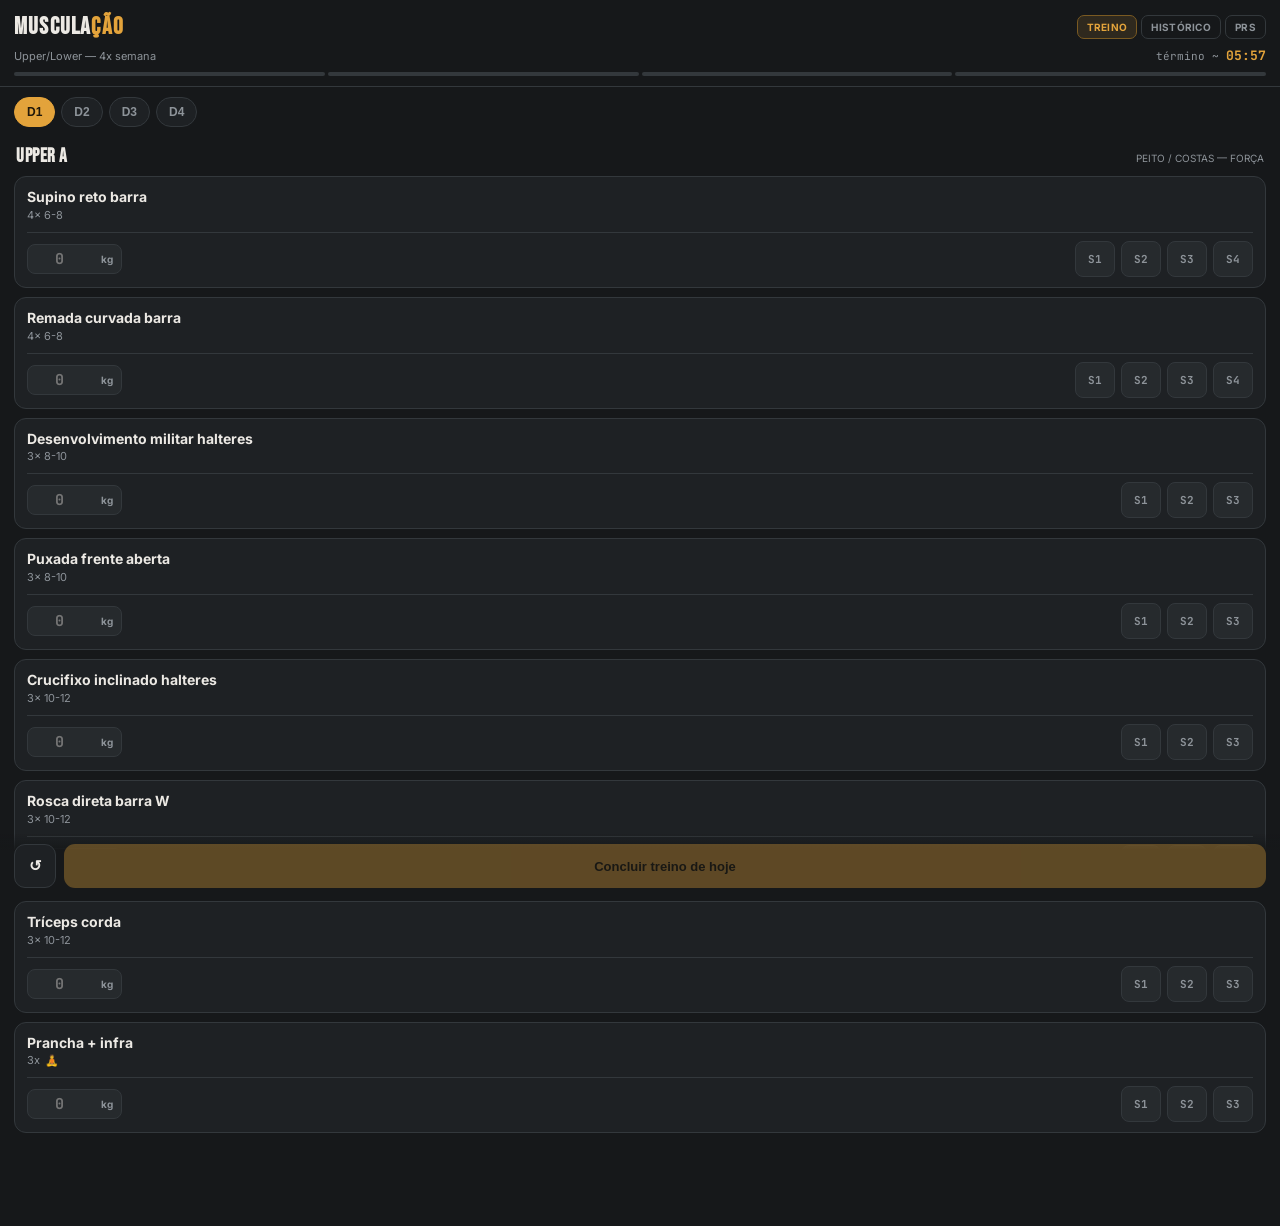
==== commit b333187f: "Update app-treino.html" ====
--- a/app-treino.html
+++ b/app-treino.html
@@ -53,35 +53,30 @@
 
   .ex-card{
     background:var(--panel); border:1px solid var(--line); border-radius:12px;
-    padding:9px 10px; margin-bottom:7px;
-  }
-  .ex-head{ display:flex; justify-content:space-between; align-items:center; gap:8px; }
-  .ex-name{ font-size:13px; font-weight:700; line-height:1.2; }
-  .ex-meta{ display:flex; align-items:center; gap:5px; margin-top:1px; }
-  .ex-target{ font-size:10px; color:var(--text-dim); }
+    padding:12px 12px 10px; margin-bottom:9px;
+  }
+  .ex-head{ display:flex; justify-content:space-between; align-items:flex-start; gap:8px; }
+  .ex-name{ font-size:14px; font-weight:700; line-height:1.2; }
+  .ex-meta{ display:flex; align-items:center; gap:5px; margin-top:2px; }
+  .ex-target{ font-size:11px; color:var(--text-dim); }
   .icon{ font-size:11px; }
-  .pr-pill{ font-family:'JetBrains Mono',monospace; font-size:10px; color:var(--text-dim); white-space:nowrap; }
+  .pr-pill{ font-family:'JetBrains Mono',monospace; font-size:10px; color:var(--text-dim); white-space:nowrap; margin-top:2px; }
   .pr-pill b{ color:var(--accent); }
 
-  .chips{ display:grid; grid-template-columns:1fr 1fr; gap:7px; margin-top:9px; }
-  .chip{
-    display:flex; align-items:center; gap:7px;
-    background:var(--panel-2); border:1px solid var(--line); border-radius:10px; padding:7px 9px;
-  }
-  .chip.done{ border-color:var(--ok); }
-  .chip .idx{ font-family:'JetBrains Mono',monospace; font-size:10px; color:var(--text-dim); flex:0 0 auto; }
-  .chip .field{ flex:1; display:flex; align-items:baseline; gap:3px; min-width:0; }
-  .chip input{
-    width:100%; min-width:0; background:transparent; border:none; color:var(--text); font-family:'JetBrains Mono',monospace;
-    font-size:16px; font-weight:700; text-align:left; padding:2px 0;
-  }
-  .chip input:focus{ outline:none; }
-  .chip .unit{ font-size:10px; color:var(--text-dim); flex:0 0 auto; }
-  .chip .check{
-    width:28px; height:28px; flex:0 0 auto; border-radius:8px; border:1px solid var(--line); background:var(--bg);
-    color:var(--text-dim); font-size:14px; display:flex; align-items:center; justify-content:center; cursor:pointer;
-  }
-  .chip .check.done{ background:var(--ok); border-color:var(--ok); color:#0F1A15; }
+  .ex-controls{ display:flex; align-items:center; justify-content:space-between; gap:12px; margin-top:10px; padding-top:8px; border-top:1px solid var(--line); }
+  
+  .load-input-wrap{ display:flex; align-items:center; gap:4px; background:var(--panel-2); border:1px solid var(--line); border-radius:8px; padding:4px 8px; width:95px; }
+  .load-input-wrap input{ width:100%; background:transparent; border:none; color:var(--text); font-family:'JetBrains Mono',monospace; font-size:15px; font-weight:700; text-align:center; padding:0; }
+  .load-input-wrap input:focus{ outline:none; }
+  .load-input-wrap .unit{ font-size:10px; color:var(--text-dim); font-weight:700; }
+
+  .series-row{ display:flex; gap:6px; flex:1; justify-content:flex-end; overflow-x:auto; }
+  .btn-series{
+    display:flex; flex-direction:column; align-items:center; justify-content:center;
+    min-width:40px; height:36px; background:var(--panel-2); border:1px solid var(--line); border-radius:8px;
+    cursor:pointer; font-weight:700; font-family:'JetBrains Mono',monospace; font-size:11px; color:var(--text-dim);
+  }
+  .btn-series.done{ background:var(--ok); border-color:var(--ok); color:#0F1A15; }
 
   .rest-bar{
     position:fixed; left:14px; right:14px; bottom:80px; z-index:35;
@@ -186,7 +181,7 @@
 
 <script>
 const REST_SECONDS = 90;
-const EXEC_SECONDS = 30; // tempo médio estimado de execução por série
+const EXEC_SECONDS = 30;
 
 const DAYS = [
   { id:'d1', label:'D1', name:'Upper A', tag:'Peito / Costas — força',
@@ -247,7 +242,7 @@
       const parsed = JSON.parse(raw);
       state = Object.assign({ logs:{}, sessions:{}, lastLoad:{} }, parsed);
     }
-  }catch(e){ /* sem dados salvos ainda */ }
+  }catch(e){}
   render();
 }
 
@@ -293,7 +288,6 @@
 function renderFreqTrack(){
   const track = document.getElementById('freqTrack');
   track.innerHTML = '';
-  const doneToday = Object.keys(state.sessions).filter(k=>k.endsWith(todayKey()));
   DAYS.forEach(d=>{
     const dot = document.createElement('div');
     const hitRecently = Object.entries(state.sessions).some(([k,s])=> s.dayId===d.id);
@@ -327,6 +321,7 @@
   currentDay.exercises.forEach(ex=>{
     const sets = state.logs[logKey][ex.id];
     const pr = bestSetFor(ex.id);
+    const currentGlobalLoad = sets[0]?.load || state.lastLoad[ex.id] || '';
 
     const card = document.createElement('div');
     card.className = 'ex-card';
@@ -342,37 +337,43 @@
         </div>
         <div class="pr-pill">${pr ? `PR <b>${pr}kg</b>` : ''}</div>
       </div>
-      <div class="chips" data-ex="${ex.id}"></div>
-    `;
-    const chipsWrap = card.querySelector('.chips');
-    sets.forEach((s, i)=>{
-      const chip = document.createElement('div');
-      chip.className = 'chip' + (s.done ? ' done' : '');
-      chip.innerHTML = `
-        <span class="idx">S${i+1}</span>
-        <div class="field">
-          <input type="number" inputmode="decimal" placeholder="0" value="${s.load}">
+      <div class="ex-controls">
+        <div class="load-input-wrap">
+          <input type="number" inputmode="decimal" placeholder="0" value="${currentGlobalLoad}">
           <span class="unit">kg</span>
         </div>
-        <div class="check ${s.done ? 'done' : ''}">✓</div>
-      `;
-      const input = chip.querySelector('input');
-      const check = chip.querySelector('.check');
-      input.oninput = (e)=>{
-        s.load = e.target.value;
-        if(e.target.value) state.lastLoad[ex.id] = e.target.value;
-        saveState();
-      };
-      check.onclick = ()=>{
+        <div class="series-row" data-ex="${ex.id}"></div>
+      </div>
+    `;
+
+    const globalInput = card.querySelector('.load-input-wrap input');
+    globalInput.oninput = (e) => {
+      const newLoad = e.target.value;
+      if (newLoad) state.lastLoad[ex.id] = newLoad;
+      sets.forEach(s => { s.load = newLoad; });
+      saveState();
+    };
+
+    const seriesRow = card.querySelector('.series-row');
+    sets.forEach((s, i)=>{
+      const btn = document.createElement('button');
+      btn.className = 'btn-series' + (s.done ? ' done' : '');
+      btn.textContent = `S${i+1}`;
+      
+      btn.onclick = ()=>{
         s.done = !s.done;
-        chip.classList.toggle('done', s.done);
-        check.classList.toggle('done', s.done);
+        
+        if (!s.load && globalInput.value) {
+          s.load = globalInput.value;
+        }
+
+        btn.classList.toggle('done', s.done);
         if(s.done) startRest();
         saveState();
         updateFinishBtn();
         updateETA();
       };
-      chipsWrap.appendChild(chip);
+      seriesRow.appendChild(btn);
     });
 
     list.appendChild(card);
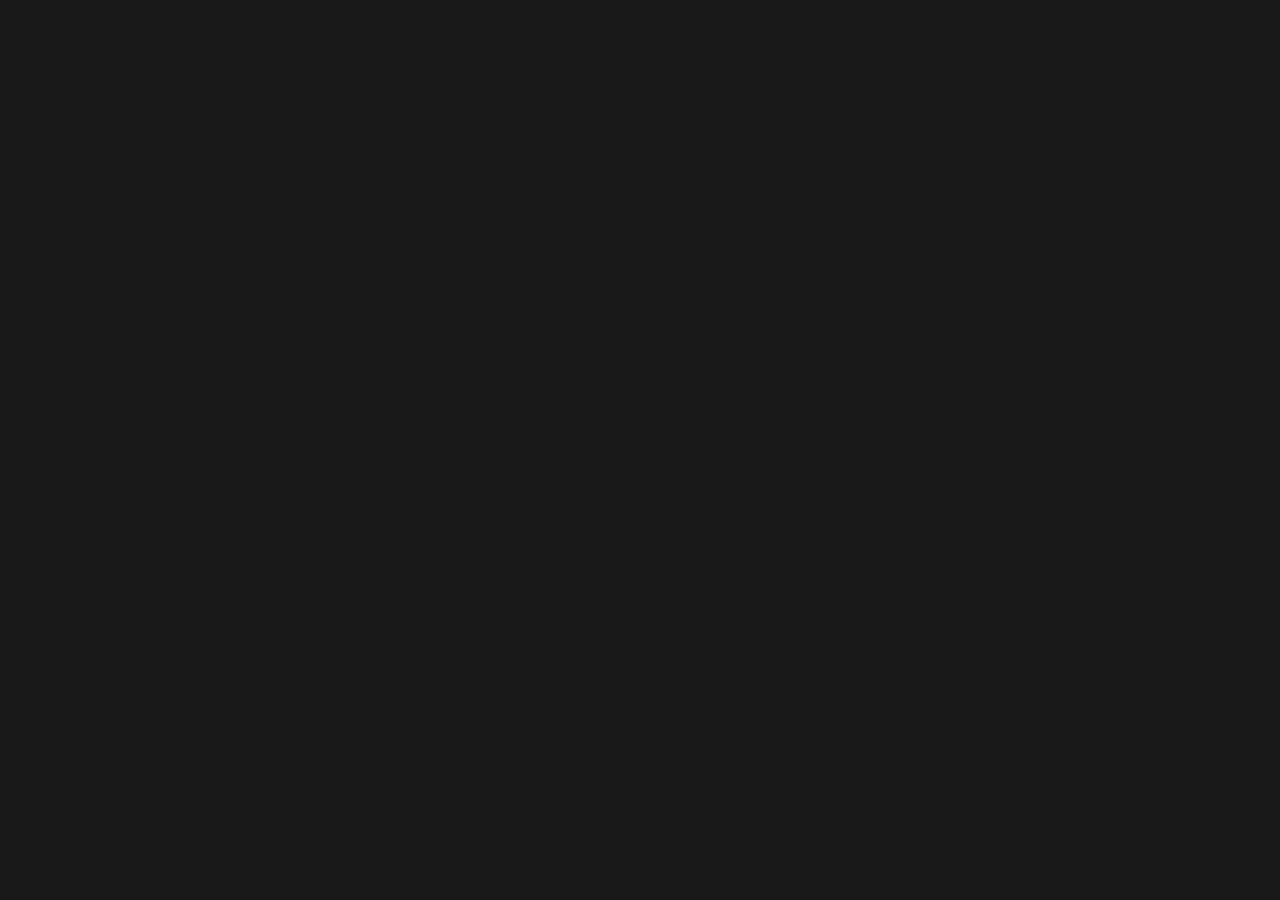
==== commit fce00351: "Update app-treino.html" ====
--- a/app-treino.html
+++ b/app-treino.html
@@ -25,118 +25,7 @@
   header.top h1{ font-family:'Bebas Neue',sans-serif; font-size:24px; letter-spacing:0.05em; margin:0; }
   header.top h1 span{ color:var(--accent); }
   .sub-row{ display:flex; justify-content:space-between; align-items:center; margin-top:6px; }
-  .sub{ font-size:11px; color:var(--text-dim); }
-  .eta{ font-family:'JetBrains Mono',monospace; font-size:11px; text-align:right; color:var(--text-dim); white-space:nowrap; }
-  .eta b{ color:var(--accent); font-size:13px; }
-  .freq-track{ display:flex; gap:3px; margin-top:8px; }
-  .freq-track .dot{ flex:1; height:4px; border-radius:2px; background:var(--line); }
-  .freq-track .dot.hit{ background:var(--accent); }
-
-  .tabbar{ display:flex; gap:4px; flex:0 0 auto; }
-  .tabbar button{
-    background:none; border:1px solid var(--line); color:var(--text-dim); font-size:10px; padding:5px 9px; border-radius:7px;
-    font-family:'Inter',sans-serif; font-weight:700; text-transform:uppercase; letter-spacing:0.03em; cursor:pointer;
-  }
-  .tabbar button.active{ color:var(--accent); background:rgba(227,163,59,0.12); border-color:var(--accent-dim); }
-
-  nav.days{ display:flex; gap:6px; padding:10px 14px 0; overflow-x:auto; }
-  nav.days button{
-    flex:0 0 auto; padding:7px 12px; border-radius:999px; border:1px solid var(--line);
-    background:var(--panel); color:var(--text-dim); font-size:12px; font-weight:700; cursor:pointer; white-space:nowrap;
-  }
-  nav.days button.active{ background:var(--accent); color:#20180A; border-color:var(--accent); }
-
-  main{ padding:10px 14px 6px; }
-  .day-title{ display:flex; align-items:baseline; justify-content:space-between; margin:8px 2px 8px; }
-  .day-title h2{ font-family:'Bebas Neue',sans-serif; font-size:19px; margin:0; letter-spacing:0.03em; }
-  .day-title .tag{ font-size:10px; color:var(--text-dim); text-transform:uppercase; }
-
-  .ex-card{
-    background:var(--panel); border:1px solid var(--line); border-radius:12px;
-    padding:12px 12px 10px; margin-bottom:9px;
-  }
-  .ex-head{ display:flex; justify-content:space-between; align-items:flex-start; gap:8px; }
-  .ex-name{ font-size:14px; font-weight:700; line-height:1.2; }
-  .ex-meta{ display:flex; align-items:center; gap:5px; margin-top:2px; }
-  .ex-target{ font-size:11px; color:var(--text-dim); }
-  .icon{ font-size:11px; }
-  .pr-pill{ font-family:'JetBrains Mono',monospace; font-size:10px; color:var(--text-dim); white-space:nowrap; margin-top:2px; }
-  .pr-pill b{ color:var(--accent); }
-
-  .ex-controls{ display:flex; align-items:center; justify-content:space-between; gap:12px; margin-top:10px; padding-top:8px; border-top:1px solid var(--line); }
-  
-  .load-input-wrap{ display:flex; align-items:center; gap:4px; background:var(--panel-2); border:1px solid var(--line); border-radius:8px; padding:4px 8px; width:95px; }
-  .load-input-wrap input{ width:100%; background:transparent; border:none; color:var(--text); font-family:'JetBrains Mono',monospace; font-size:15px; font-weight:700; text-align:center; padding:0; }
-  .load-input-wrap input:focus{ outline:none; }
-  .load-input-wrap .unit{ font-size:10px; color:var(--text-dim); font-weight:700; }
-
-  .series-row{ display:flex; gap:6px; flex:1; justify-content:flex-end; overflow-x:auto; }
-  .btn-series{
-    display:flex; flex-direction:column; align-items:center; justify-content:center;
-    min-width:40px; height:36px; background:var(--panel-2); border:1px solid var(--line); border-radius:8px;
-    cursor:pointer; font-weight:700; font-family:'JetBrains Mono',monospace; font-size:11px; color:var(--text-dim);
-  }
-  .btn-series.done{ background:var(--ok); border-color:var(--ok); color:#0F1A15; }
-
-  .rest-bar{
-    position:fixed; left:14px; right:14px; bottom:80px; z-index:35;
-    background:var(--rest); color:#231210; border-radius:12px; padding:10px 14px;
-    display:none; align-items:center; justify-content:space-between; font-weight:700;
-    box-shadow:0 6px 20px rgba(0,0,0,0.35);
-  }
-  .rest-bar.show{ display:flex; }
-  .rest-bar .lbl{ font-size:12px; text-transform:uppercase; letter-spacing:0.04em; }
-  .rest-bar .time{ font-family:'JetBrains Mono',monospace; font-size:20px; }
-
-  .finish-bar{
-    position:fixed; left:0; right:0; bottom:0; padding:10px 14px calc(12px + env(safe-area-inset-bottom));
-    background:linear-gradient(180deg, transparent, var(--bg) 25%); display:flex; gap:8px; z-index:25;
-  }
-  .finish-bar button{ flex:1; padding:12px; border-radius:11px; border:none; font-weight:700; font-size:13px; cursor:pointer; }
-  .btn-primary{ background:var(--accent); color:#20180A; }
-  .btn-primary:disabled{ opacity:0.35; }
-  .btn-ghost{ background:var(--panel); color:var(--text); border:1px solid var(--line) !important; flex:0 0 42px !important; font-size:15px !important; }
-
-  .view{ display:none; }
-  .view.active{ display:block; }
-
-  .hist-item{
-    background:var(--panel); border:1px solid var(--line); border-radius:12px; padding:12px; margin-bottom:8px;
-    display:flex; justify-content:space-between; align-items:center;
-  }
-  .hist-item .d{ font-size:10px; color:var(--text-dim); }
-  .hist-item .n{ font-size:14px; font-weight:700; margin-top:2px; }
-  .hist-item .v{ font-family:'JetBrains Mono',monospace; text-align:right; }
-  .hist-item .v b{ color:var(--accent); font-size:15px; }
-  .hist-item .v small{ display:block; color:var(--text-dim); font-size:9px; }
-
-  .pr-grid{ display:grid; grid-template-columns:1fr 1fr; gap:8px; }
-  .pr-card{ background:var(--panel); border:1px solid var(--line); border-radius:12px; padding:10px; }
-  .pr-card .n{ font-size:11px; color:var(--text-dim); margin-bottom:4px; line-height:1.25; }
-  .pr-card .k{ font-family:'JetBrains Mono',monospace; font-size:18px; color:var(--accent); font-weight:700; }
-
-  .empty{ text-align:center; padding:36px 20px; color:var(--text-dim); font-size:12px; }
-  .toast{
-    position:fixed; bottom:80px; left:50%; transform:translateX(-50%) translateY(20px); opacity:0;
-    background:var(--ok); color:#0F1A15; padding:9px 16px; border-radius:999px; font-weight:700; font-size:12px;
-    transition:all 0.25s ease; z-index:40; pointer-events:none;
-  }
-  .toast.show{ opacity:1; transform:translateX(-50%) translateY(0); }
-</style>
-</head>
-<body>
-
-<header class="top">
-  <div class="brand-row">
-    <h1>MUSCULA<span>ÇÃO</span></h1>
-    <div class="tabbar">
-      <button data-tab="treino" class="active">Treino</button>
-      <button data-tab="historico">Histórico</button>
-      <button data-tab="prs">PRs</button>
-    </div>
-  </div>
-  <div class="sub-row">
-    <span class="sub">Upper/Lower — 4x semana</span>
+  .sub">Upper/Lower — 4x semana</span>
     <div class="eta" id="etaBox">término ~ <b id="etaTime">--:--</b></div>
   </div>
   <div class="freq-track" id="freqTrack"></div>
@@ -363,8 +252,8 @@
       btn.onclick = ()=>{
         s.done = !s.done;
         
-        if (!s.load && globalInput.value) {
-          s.load = globalInput.value;
+        if (globalInput.value) {
+          sets.forEach(setObj => { setObj.load = globalInput.value; });
         }
 
         btn.classList.toggle('done', s.done);
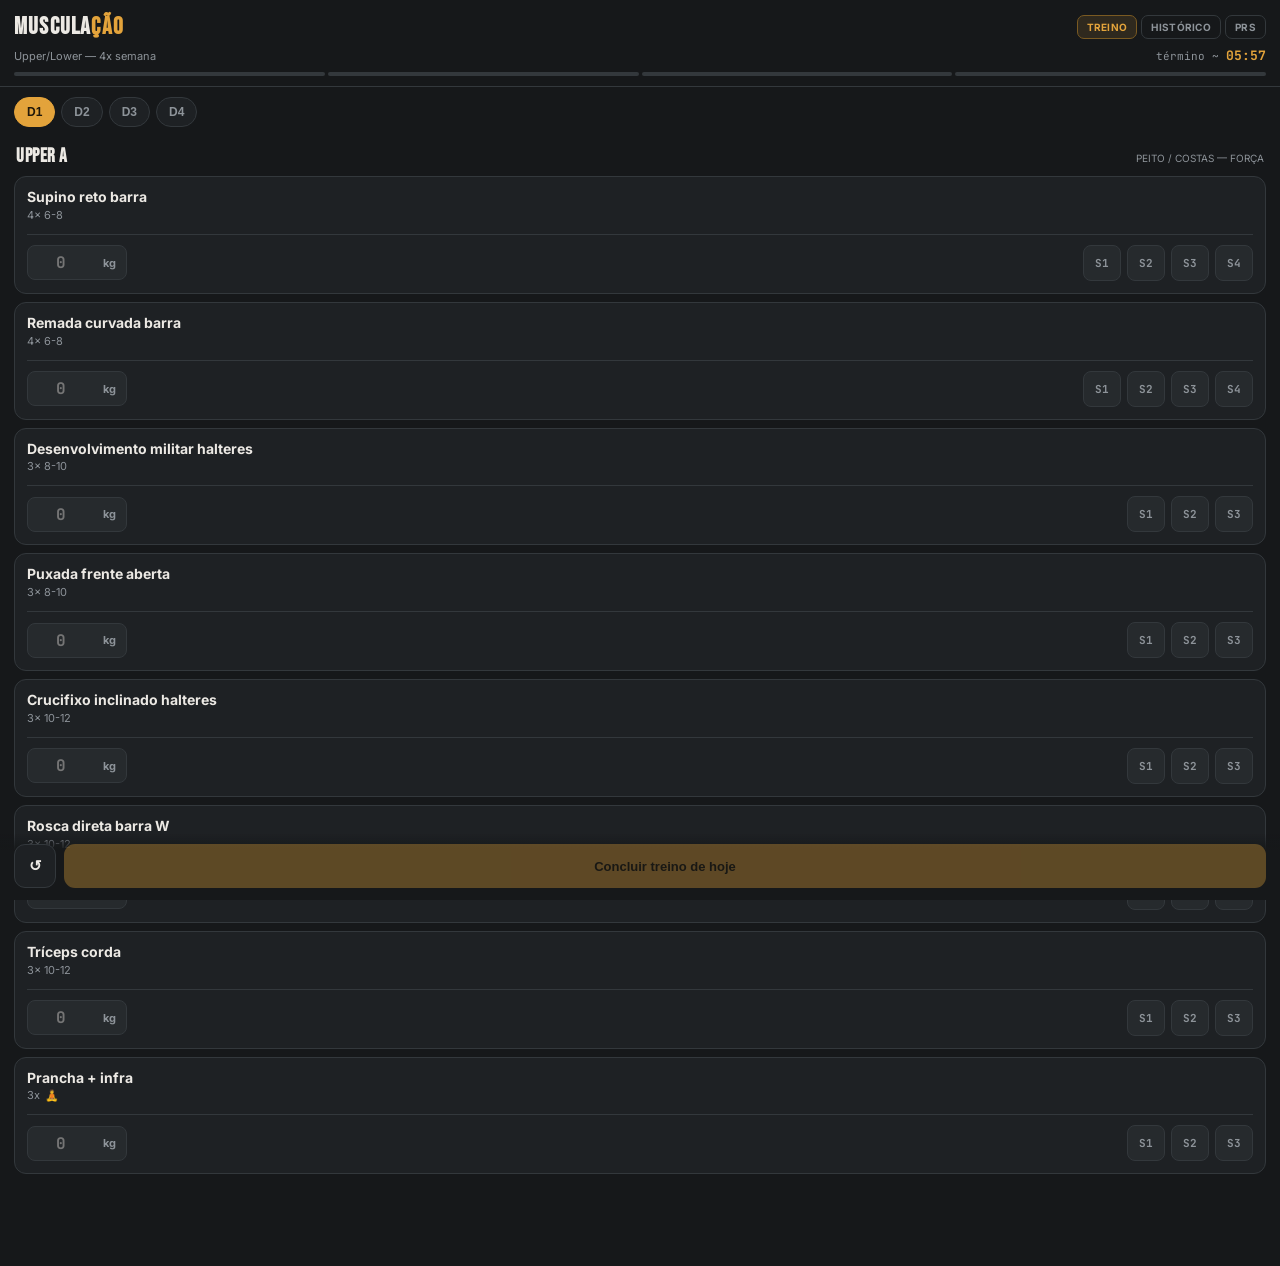
==== commit a7cf1ba1: "Update app-treino.html" ====
--- a/app-treino.html
+++ b/app-treino.html
@@ -25,7 +25,121 @@
   header.top h1{ font-family:'Bebas Neue',sans-serif; font-size:24px; letter-spacing:0.05em; margin:0; }
   header.top h1 span{ color:var(--accent); }
   .sub-row{ display:flex; justify-content:space-between; align-items:center; margin-top:6px; }
-  .sub">Upper/Lower — 4x semana</span>
+  .sub{ font-size:11px; color:var(--text-dim); }
+  .eta{ font-family:'JetBrains Mono',monospace; font-size:11px; text-align:right; color:var(--text-dim); white-space:nowrap; }
+  .eta b{ color:var(--accent); font-size:13px; }
+  .freq-track{ display:flex; gap:3px; margin-top:8px; }
+  .freq-track .dot{ flex:1; height:4px; border-radius:2px; background:var(--line); }
+  .freq-track .dot.hit{ background:var(--accent); }
+
+  .tabbar{ display:flex; gap:4px; flex:0 0 auto; }
+  .tabbar button{
+    background:none; border:1px solid var(--line); color:var(--text-dim); font-size:10px; padding:5px 9px; border-radius:7px;
+    font-family:'Inter',sans-serif; font-weight:700; text-transform:uppercase; letter-spacing:0.03em; cursor:pointer;
+  }
+  .tabbar button.active{ color:var(--accent); background:rgba(227,163,59,0.12); border-color:var(--accent-dim); }
+
+  nav.days{ display:flex; gap:6px; padding:10px 14px 0; overflow-x:auto; }
+  nav.days button{
+    flex:0 0 auto; padding:7px 12px; border-radius:999px; border:1px solid var(--line);
+    background:var(--panel); color:var(--text-dim); font-size:12px; font-weight:700; cursor:pointer; white-space:nowrap;
+  }
+  nav.days button.active{ background:var(--accent); color:#20180A; border-color:var(--accent); }
+
+  main{ padding:10px 14px 6px; }
+  .day-title{ display:flex; align-items:baseline; justify-content:space-between; margin:8px 2px 8px; }
+  .day-title h2{ font-family:'Bebas Neue',sans-serif; font-size:19px; margin:0; letter-spacing:0.03em; }
+  .day-title .tag{ font-size:10px; color:var(--text-dim); text-transform:uppercase; }
+
+  /* CARD ATUALIZADO: Apenas uma linha de controles embaixo */
+  .ex-card{
+    background:var(--panel); border:1px solid var(--line); border-radius:12px;
+    padding:12px; margin-bottom:8px;
+  }
+  .ex-head{ display:flex; justify-content:space-between; align-items:flex-start; gap:8px; }
+  .ex-name{ font-size:14px; font-weight:700; line-height:1.2; }
+  .ex-meta{ display:flex; align-items:center; gap:5px; margin-top:2px; }
+  .ex-target{ font-size:11px; color:var(--text-dim); }
+  .icon{ font-size:11px; }
+  .pr-pill{ font-family:'JetBrains Mono',monospace; font-size:10px; color:var(--text-dim); white-space:nowrap; }
+  .pr-pill b{ color:var(--accent); }
+
+  .ex-controls{ display:flex; align-items:center; justify-content:space-between; gap:12px; margin-top:12px; padding-top:10px; border-top:1px solid var(--line); }
+  
+  /* Campo único de Carga */
+  .load-input-wrap{ display:flex; align-items:center; gap:4px; background:var(--panel-2); border:1px solid var(--line); border-radius:8px; padding:6px 10px; width:100px; flex-shrink:0; }
+  .load-input-wrap input{ width:100%; background:transparent; border:none; color:var(--text); font-family:'JetBrains Mono',monospace; font-size:16px; font-weight:700; text-align:center; padding:0; }
+  .load-input-wrap input:focus{ outline:none; }
+  .load-input-wrap .unit{ font-size:11px; color:var(--text-dim); font-weight:700; }
+
+  /* Fileira de botões de série */
+  .series-row{ display:flex; gap:6px; flex:1; justify-content:flex-end; }
+  .btn-series{
+    display:flex; align-items:center; justify-content:center;
+    width:38px; height:36px; background:var(--panel-2); border:1px solid var(--line); border-radius:8px;
+    cursor:pointer; font-weight:700; font-family:'JetBrains Mono',monospace; font-size:11px; color:var(--text-dim);
+  }
+  .btn-series.done{ background:var(--ok); border-color:var(--ok); color:#0F1A15; }
+
+  .rest-bar{
+    position:fixed; left:14px; right:14px; bottom:80px; z-index:35;
+    background:var(--rest); color:#231210; border-radius:12px; padding:10px 14px;
+    display:none; align-items:center; justify-content:space-between; font-weight:700;
+    box-shadow:0 6px 20px rgba(0,0,0,0.35);
+  }
+  .rest-bar.show{ display:flex; }
+  .rest-bar .lbl{ font-size:12px; text-transform:uppercase; letter-spacing:0.04em; }
+  .rest-bar .time{ font-family:'JetBrains Mono',monospace; font-size:20px; }
+
+  .finish-bar{
+    position:fixed; left:0; right:0; bottom:0; padding:10px 14px calc(12px + env(safe-area-inset-bottom));
+    background:linear-gradient(180deg, transparent, var(--bg) 25%); display:flex; gap:8px; z-index:25;
+  }
+  .finish-bar button{ flex:1; padding:12px; border-radius:11px; border:none; font-weight:700; font-size:13px; cursor:pointer; }
+  .btn-primary{ background:var(--accent); color:#20180A; }
+  .btn-primary:disabled{ opacity:0.35; }
+  .btn-ghost{ background:var(--panel); color:var(--text); border:1px solid var(--line) !important; flex:0 0 42px !important; font-size:15px !important; }
+
+  .view{ display:none; }
+  .view.active{ display:block; }
+
+  .hist-item{
+    background:var(--panel); border:1px solid var(--line); border-radius:12px; padding:12px; margin-bottom:8px;
+    display:flex; justify-content:space-between; align-items:center;
+  }
+  .hist-item .d{ font-size:10px; color:var(--text-dim); }
+  .hist-item .n{ font-size:14px; font-weight:700; margin-top:2px; }
+  .hist-item .v{ font-family:'JetBrains Mono',monospace; text-align:right; }
+  .hist-item .v b{ color:var(--accent); font-size:15px; }
+  .hist-item .v small{ display:block; color:var(--text-dim); font-size:9px; }
+
+  .pr-grid{ display:grid; grid-template-columns:1fr 1fr; gap:8px; }
+  .pr-card{ background:var(--panel); border:1px solid var(--line); border-radius:12px; padding:10px; }
+  .pr-card .n{ font-size:11px; color:var(--text-dim); margin-bottom:4px; line-height:1.25; }
+  .pr-card .k{ font-family:'JetBrains Mono',monospace; font-size:18px; color:var(--accent); font-weight:700; }
+
+  .empty{ text-align:center; padding:36px 20px; color:var(--text-dim); font-size:12px; }
+  .toast{
+    position:fixed; bottom:80px; left:50%; transform:translateX(-50%) translateY(20px); opacity:0;
+    background:var(--ok); color:#0F1A15; padding:9px 16px; border-radius:999px; font-weight:700; font-size:12px;
+    transition:all 0.25s ease; z-index:40; pointer-events:none;
+  }
+  .toast.show{ opacity:1; transform:translateX(-50%) translateY(0); }
+</style>
+</head>
+<body>
+
+<header class="top">
+  <div class="brand-row">
+    <h1>MUSCULA<span>ÇÃO</span></h1>
+    <div class="tabbar">
+      <button data-tab="treino" class="active">Treino</button>
+      <button data-tab="historico">Histórico</button>
+      <button data-tab="prs">PRs</button>
+    </div>
+  </div>
+  <div class="sub-row">
+    <span class="sub">Upper/Lower — 4x semana</span>
     <div class="eta" id="etaBox">término ~ <b id="etaTime">--:--</b></div>
   </div>
   <div class="freq-track" id="freqTrack"></div>
@@ -210,7 +324,9 @@
   currentDay.exercises.forEach(ex=>{
     const sets = state.logs[logKey][ex.id];
     const pr = bestSetFor(ex.id);
-    const currentGlobalLoad = sets[0]?.load || state.lastLoad[ex.id] || '';
+    
+    // Pega a carga salva global ou da primeira série
+    const currentGlobalLoad = state.lastLoad[ex.id] || sets[0]?.load || '';
 
     const card = document.createElement('div');
     card.className = 'ex-card';
@@ -231,14 +347,16 @@
           <input type="number" inputmode="decimal" placeholder="0" value="${currentGlobalLoad}">
           <span class="unit">kg</span>
         </div>
-        <div class="series-row" data-ex="${ex.id}"></div>
+        <div class="series-row"></div>
       </div>
     `;
 
     const globalInput = card.querySelector('.load-input-wrap input');
+    
+    // Atualiza a carga de todas as séries quando o input muda
     globalInput.oninput = (e) => {
       const newLoad = e.target.value;
-      if (newLoad) state.lastLoad[ex.id] = newLoad;
+      state.lastLoad[ex.id] = newLoad;
       sets.forEach(s => { s.load = newLoad; });
       saveState();
     };
@@ -252,9 +370,8 @@
       btn.onclick = ()=>{
         s.done = !s.done;
         
-        if (globalInput.value) {
-          sets.forEach(setObj => { setObj.load = globalInput.value; });
-        }
+        // Garante que a série tenha a carga atualizada do input antes de salvar
+        s.load = globalInput.value || state.lastLoad[ex.id] || '';
 
         btn.classList.toggle('done', s.done);
         if(s.done) startRest();
@@ -324,19 +441,38 @@
   document.getElementById('restBar').classList.remove('show');
 };
 
+// SALVAR TREINO E LIMPAR CHECKS (Mantendo cargas pré-definidas)
 document.getElementById('finishBtn').onclick = async ()=>{
   const logKey = ensureLog(currentDay.id);
   let vol = 0;
+  
   currentDay.exercises.forEach(ex=>{
     (state.logs[logKey][ex.id]||[]).forEach(s=>{
       if(s.done && s.load) vol += parseFloat(s.load)||0;
     });
   });
-  state.sessions[logKey] = { date: todayKey(), dayId: currentDay.id, dayName: currentDay.name, volume: Math.round(vol) };
+
+  // 1. Anexa a sessão no histórico
+  state.sessions[logKey] = { 
+    date: todayKey(), 
+    dayId: currentDay.id, 
+    dayName: currentDay.name, 
+    volume: Math.round(vol) 
+  };
+
+  // 2. Reseta apenas o estado de 'done' (check) de cada série, mantendo a carga intacta
+  currentDay.exercises.forEach(ex => {
+    if(state.logs[logKey] && state.logs[logKey][ex.id]) {
+      state.logs[logKey][ex.id].forEach(s => {
+        s.done = false; 
+      });
+    }
+  });
+
   await saveState();
   showToast('Treino registrado 💪');
   renderFreqTrack();
-  renderHistorico();
+  renderExercises(); // Atualiza a tela limpando os botões sem apagar os inputs
 };
 
 document.getElementById('resetDayBtn').onclick = ()=>{
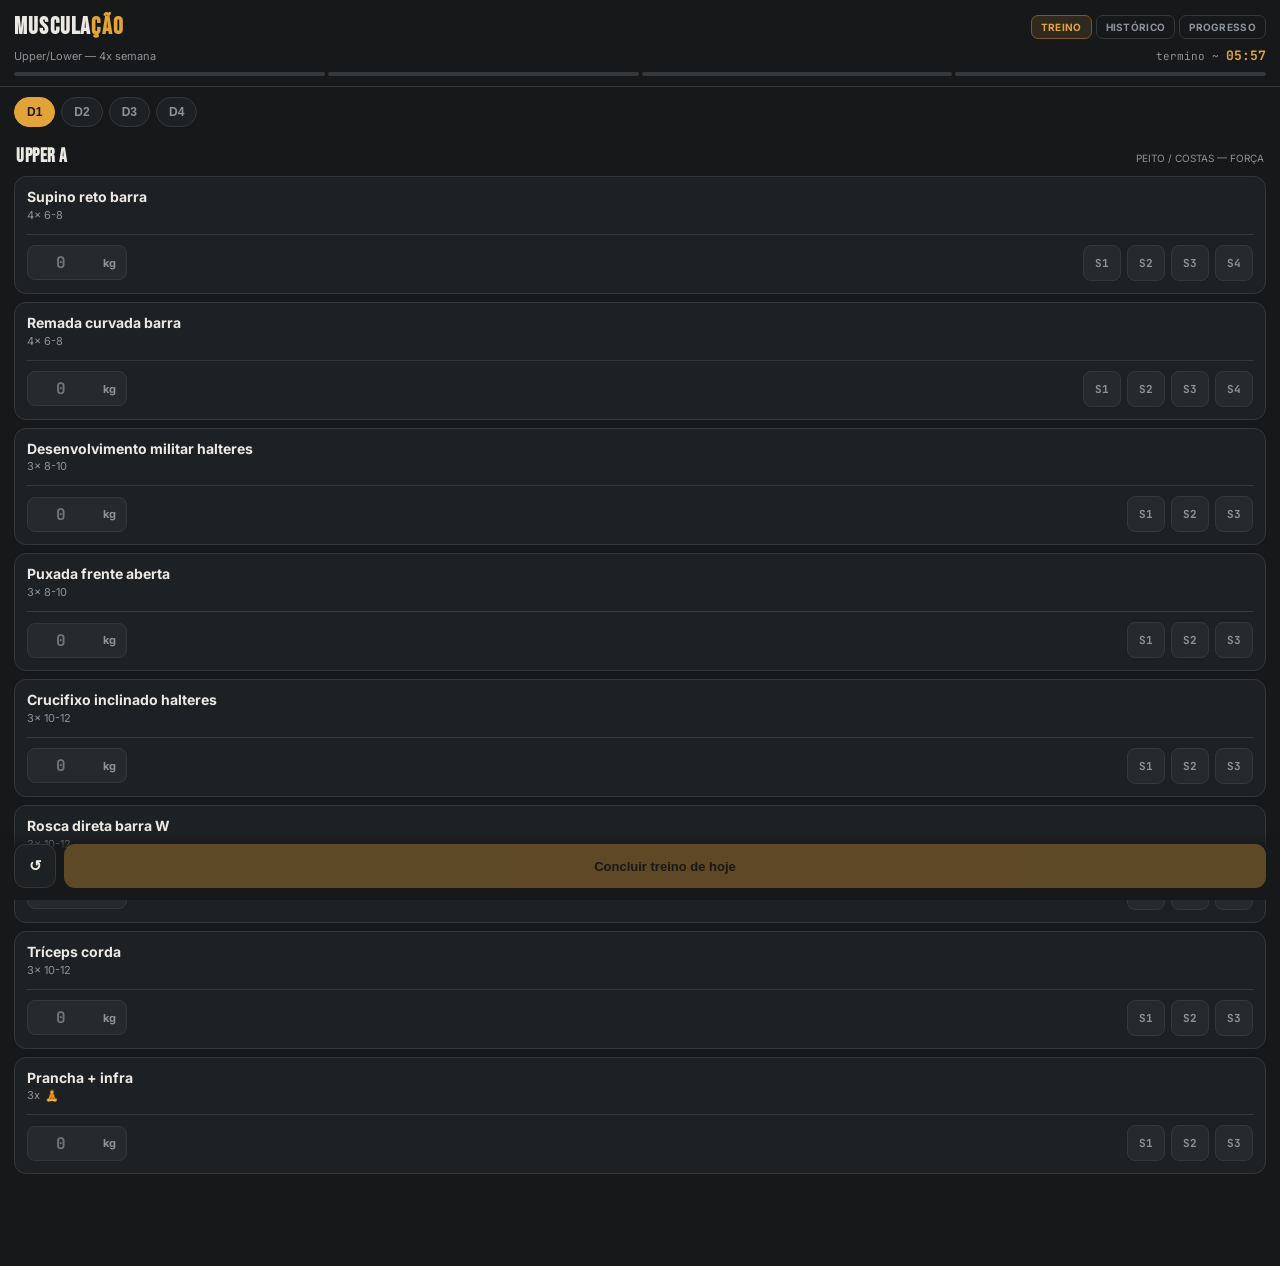
==== commit c1e80bda: "Update app-treino.html" ====
--- a/app-treino.html
+++ b/app-treino.html
@@ -51,11 +51,7 @@
   .day-title h2{ font-family:'Bebas Neue',sans-serif; font-size:19px; margin:0; letter-spacing:0.03em; }
   .day-title .tag{ font-size:10px; color:var(--text-dim); text-transform:uppercase; }
 
-  /* CARD ATUALIZADO: Apenas uma linha de controles embaixo */
-  .ex-card{
-    background:var(--panel); border:1px solid var(--line); border-radius:12px;
-    padding:12px; margin-bottom:8px;
-  }
+  .ex-card{ background:var(--panel); border:1px solid var(--line); border-radius:12px; padding:12px; margin-bottom:8px; }
   .ex-head{ display:flex; justify-content:space-between; align-items:flex-start; gap:8px; }
   .ex-name{ font-size:14px; font-weight:700; line-height:1.2; }
   .ex-meta{ display:flex; align-items:center; gap:5px; margin-top:2px; }
@@ -66,13 +62,11 @@
 
   .ex-controls{ display:flex; align-items:center; justify-content:space-between; gap:12px; margin-top:12px; padding-top:10px; border-top:1px solid var(--line); }
   
-  /* Campo único de Carga */
   .load-input-wrap{ display:flex; align-items:center; gap:4px; background:var(--panel-2); border:1px solid var(--line); border-radius:8px; padding:6px 10px; width:100px; flex-shrink:0; }
   .load-input-wrap input{ width:100%; background:transparent; border:none; color:var(--text); font-family:'JetBrains Mono',monospace; font-size:16px; font-weight:700; text-align:center; padding:0; }
   .load-input-wrap input:focus{ outline:none; }
   .load-input-wrap .unit{ font-size:11px; color:var(--text-dim); font-weight:700; }
 
-  /* Fileira de botões de série */
   .series-row{ display:flex; gap:6px; flex:1; justify-content:flex-end; }
   .btn-series{
     display:flex; align-items:center; justify-content:center;
@@ -103,20 +97,28 @@
   .view{ display:none; }
   .view.active{ display:block; }
 
+  /* Elementos do Histórico Modificados */
   .hist-item{
-    background:var(--panel); border:1px solid var(--line); border-radius:12px; padding:12px; margin-bottom:8px;
-    display:flex; justify-content:space-between; align-items:center;
-  }
-  .hist-item .d{ font-size:10px; color:var(--text-dim); }
-  .hist-item .n{ font-size:14px; font-weight:700; margin-top:2px; }
-  .hist-item .v{ font-family:'JetBrains Mono',monospace; text-align:right; }
-  .hist-item .v b{ color:var(--accent); font-size:15px; }
-  .hist-item .v small{ display:block; color:var(--text-dim); font-size:9px; }
-
-  .pr-grid{ display:grid; grid-template-columns:1fr 1fr; gap:8px; }
-  .pr-card{ background:var(--panel); border:1px solid var(--line); border-radius:12px; padding:10px; }
-  .pr-card .n{ font-size:11px; color:var(--text-dim); margin-bottom:4px; line-height:1.25; }
-  .pr-card .k{ font-family:'JetBrains Mono',monospace; font-size:18px; color:var(--accent); font-weight:700; }
+    background:var(--panel); border:1px solid var(--line); border-radius:12px; padding:12px; margin-bottom:10px;
+  }
+  .hist-top{ display:flex; justify-content:space-between; align-items:center; margin-bottom:8px; border-bottom:1px solid var(--line); padding-bottom:6px; }
+  .hist-item .d{ font-size:11px; color:var(--text-dim); font-family:'JetBrains Mono',monospace; }
+  .hist-item .n{ font-size:14px; font-weight:700; color:var(--accent); }
+  .hist-details{ font-size:12px; display:flex; flex-direction:column; gap:4px; color:var(--text); }
+  .hist-ex-row{ display:flex; justify-content:space-between; background:var(--panel-2); padding:4px 8px; border-radius:6px; }
+  .btn-del{ background:none; border:none; color:var(--rest); font-size:14px; cursor:pointer; padding:2px 6px; }
+
+  /* Elementos da Tela de Progresso/Gráficos */
+  .pr-grid{ display:grid; grid-template-columns:1fr 1fr; gap:8px; margin-bottom:16px; }
+  .pr-card{ background:var(--panel); border:1px solid var(--line); border-radius:12px; padding:10px; cursor:pointer; transition:border-color 0.2s; }
+  .pr-card.selected{ border-color:var(--accent); background:rgba(227,163,59,0.05); }
+  .pr-card .n{ font-size:11px; color:var(--text-dim); margin-bottom:4px; line-height:1.25; min-height:28px; }
+  .pr-card .k{ font-family:'JetBrains Mono',monospace; font-size:16px; color:var(--accent); font-weight:700; }
+
+  .chart-container{ background:var(--panel); border:1px solid var(--line); border-radius:12px; padding:14px; margin-bottom:16px; display:none; }
+  .chart-container.show{ display:block; }
+  .chart-title{ font-size:13px; font-weight:700; margin-bottom:8px; color:var(--accent); }
+  canvas{ width:100%; height:160px; background:var(--panel-2); border-radius:6px; margin-top:6px; }
 
   .empty{ text-align:center; padding:36px 20px; color:var(--text-dim); font-size:12px; }
   .toast{
@@ -135,12 +137,12 @@
     <div class="tabbar">
       <button data-tab="treino" class="active">Treino</button>
       <button data-tab="historico">Histórico</button>
-      <button data-tab="prs">PRs</button>
+      <button data-tab="prs">Progresso</button>
     </div>
   </div>
   <div class="sub-row">
     <span class="sub">Upper/Lower — 4x semana</span>
-    <div class="eta" id="etaBox">término ~ <b id="etaTime">--:--</b></div>
+    <div class="eta" id="etaBox">termino ~ <b id="etaTime">--:--</b></div>
   </div>
   <div class="freq-track" id="freqTrack"></div>
 </header>
@@ -158,14 +160,21 @@
 
 <div id="view-historico" class="view">
   <main>
-    <div class="day-title"><h2>Histórico</h2></div>
+    <div class="day-title"><h2>Histórico de Treinos</h2></div>
     <div id="histList"></div>
   </main>
 </div>
 
 <div id="view-prs" class="view">
   <main>
-    <div class="day-title"><h2>Recordes</h2></div>
+    <div class="day-title"><h2>Análise de Progresso</h2></div>
+    
+    <!-- Seção Dinâmica do Gráfico -->
+    <div class="chart-container" id="chartContainer">
+      <div class="chart-title" id="chartExName">Selecione um exercício</div>
+      <canvas id="progChart"></canvas>
+    </div>
+
     <div class="pr-grid" id="prGrid"></div>
   </main>
 </div>
@@ -233,24 +242,33 @@
     ]},
 ];
 
-let state = { logs:{}, sessions:{}, lastLoad:{} };
+// Modificação de estado estrutural para guardar as sessoes em lista ordenada
+let state = { logs:{}, sessions:[], lastLoad:{} };
 let currentDay = DAYS[0];
 let restEndAt = null;
 let restInterval = null;
 
 async function loadState(){
   try{
-    const raw = localStorage.getItem('gym-data');
+    const raw = localStorage.getItem('gym-data-v2');
     if(raw){
-      const parsed = JSON.parse(raw);
-      state = Object.assign({ logs:{}, sessions:{}, lastLoad:{} }, parsed);
+      state = JSON.parse(raw);
+    } else {
+      // Migração retrocompatível simples
+      const oldRaw = localStorage.getItem('gym-data');
+      if(oldRaw) {
+        const oldParsed = JSON.parse(oldRaw);
+        state.lastLoad = oldParsed.lastLoad || {};
+        state.logs = oldParsed.logs || {};
+        state.sessions = oldParsed.sessions ? Object.values(oldParsed.sessions) : [];
+      }
     }
   }catch(e){}
   render();
 }
 
 async function saveState(){
-  try{ localStorage.setItem('gym-data', JSON.stringify(state)); }
+  try{ localStorage.setItem('gym-data-v2', JSON.stringify(state)); }
   catch(e){ console.error('Falha ao salvar', e); }
 }
 
@@ -261,10 +279,13 @@
   setTimeout(()=>t.classList.remove('show'), 1500);
 }
 
-function todayKey(){ return new Date().toISOString().slice(0,10); }
+function todayKey(){ 
+  const d = new Date();
+  return `${String(d.getDate()).padStart(2,'0')}/${String(d.getMonth()+1).padStart(2,'0')}/${d.getFullYear()}`;
+}
 
 function ensureLog(dayId){
-  const key = dayId + '_' + todayKey();
+  const key = dayId + '_' + new Date().toISOString().slice(0,10);
   if(!state.logs[key]){
     state.logs[key] = {};
     const day = DAYS.find(d=>d.id===dayId);
@@ -293,7 +314,7 @@
   track.innerHTML = '';
   DAYS.forEach(d=>{
     const dot = document.createElement('div');
-    const hitRecently = Object.entries(state.sessions).some(([k,s])=> s.dayId===d.id);
+    const hitRecently = state.sessions.some(s => s.dayId === d.id);
     dot.className = 'dot' + (hitRecently ? ' hit' : '');
     track.appendChild(dot);
   });
@@ -301,15 +322,13 @@
 
 function bestSetFor(exId){
   let best = null;
-  Object.values(state.logs).forEach(log=>{
-    const sets = log[exId];
-    if(!sets) return;
-    sets.forEach(s=>{
-      if(s.done && s.load){
-        const load = parseFloat(s.load);
-        if(!isNaN(load) && (!best || load > best)) best = load;
-      }
-    });
+  state.sessions.forEach(sess => {
+    if(!sess.exercises) return;
+    const exData = sess.exercises.find(e => e.id === exId);
+    if(exData && exData.load){
+      const load = parseFloat(exData.load);
+      if(!isNaN(load) && (!best || load > best)) best = load;
+    }
   });
   return best;
 }
@@ -324,8 +343,6 @@
   currentDay.exercises.forEach(ex=>{
     const sets = state.logs[logKey][ex.id];
     const pr = bestSetFor(ex.id);
-    
-    // Pega a carga salva global ou da primeira série
     const currentGlobalLoad = state.lastLoad[ex.id] || sets[0]?.load || '';
 
     const card = document.createElement('div');
@@ -353,7 +370,6 @@
 
     const globalInput = card.querySelector('.load-input-wrap input');
     
-    // Atualiza a carga de todas as séries quando o input muda
     globalInput.oninput = (e) => {
       const newLoad = e.target.value;
       state.lastLoad[ex.id] = newLoad;
@@ -369,9 +385,7 @@
       
       btn.onclick = ()=>{
         s.done = !s.done;
-        
-        // Garante que a série tenha a carga atualizada do input antes de salvar
-        s.load = globalInput.value || state.lastLoad[ex.id] || '';
+        s.load = globalInput.value || state.lastLoad[ex.id] || '0';
 
         btn.classList.toggle('done', s.done);
         if(s.done) startRest();
@@ -441,38 +455,49 @@
   document.getElementById('restBar').classList.remove('show');
 };
 
-// SALVAR TREINO E LIMPAR CHECKS (Mantendo cargas pré-definidas)
+// SALVAR TREINO COM OS EXERCÍCIOS E SUAS CARGAS RESPECTIVAS
 document.getElementById('finishBtn').onclick = async ()=>{
   const logKey = ensureLog(currentDay.id);
-  let vol = 0;
+  const completedExercises = [];
   
   currentDay.exercises.forEach(ex=>{
-    (state.logs[logKey][ex.id]||[]).forEach(s=>{
-      if(s.done && s.load) vol += parseFloat(s.load)||0;
-    });
-  });
-
-  // 1. Anexa a sessão no histórico
-  state.sessions[logKey] = { 
-    date: todayKey(), 
-    dayId: currentDay.id, 
-    dayName: currentDay.name, 
-    volume: Math.round(vol) 
+    const sets = state.logs[logKey][ex.id] || [];
+    const absoluteDone = sets.some(s => s.done);
+    
+    if(absoluteDone) {
+      const actualLoad = state.lastLoad[ex.id] || sets[0]?.load || '0';
+      completedExercises.push({
+        id: ex.id,
+        name: ex.name,
+        load: actualLoad
+      });
+    }
+  });
+
+  if(completedExercises.length === 0) return;
+
+  // Cria entrada de sessão estruturada
+  const newSession = {
+    id: Date.now().toString(),
+    date: todayKey(),
+    dayId: currentDay.id,
+    dayName: currentDay.name,
+    exercises: completedExercises
   };
 
-  // 2. Reseta apenas o estado de 'done' (check) de cada série, mantendo a carga intacta
+  state.sessions.unshift(newSession); // Adiciona no início da lista
+
+  // Reseta checks para o próximo treino mantendo a carga intacta
   currentDay.exercises.forEach(ex => {
     if(state.logs[logKey] && state.logs[logKey][ex.id]) {
-      state.logs[logKey][ex.id].forEach(s => {
-        s.done = false; 
-      });
+      state.logs[logKey][ex.id].forEach(s => { s.done = false; });
     }
   });
 
   await saveState();
   showToast('Treino registrado 💪');
   renderFreqTrack();
-  renderExercises(); // Atualiza a tela limpando os botões sem apagar os inputs
+  renderExercises();
 };
 
 document.getElementById('resetDayBtn').onclick = ()=>{
@@ -484,44 +509,206 @@
   }
 };
 
+// RENDER HISTÓRICO COM BOTÃO PARA DELETAR
 function renderHistorico(){
   const wrap = document.getElementById('histList');
   wrap.innerHTML = '';
-  const items = Object.values(state.sessions).sort((a,b)=> a.date < b.date ? 1 : -1);
-  if(items.length === 0){
+  
+  if(state.sessions.length === 0){
     wrap.innerHTML = '<div class="empty">Nenhum treino concluído ainda.</div>';
     return;
   }
-  items.forEach(s=>{
+  
+  state.sessions.forEach((s, index)=>{
     const item = document.createElement('div');
     item.className = 'hist-item';
+    
+    // Lista interna com os exercícios mapeados e suas respectivas cargas
+    const exListHtml = s.exercises && s.exercises.length > 0
+      ? s.exercises.map(e => `<div class="hist-ex-row"><span>${e.name}</span><b>${e.load} kg</b></div>`).join('')
+      : `<div style="color:var(--text-dim)">Nenhum detalhe salvo</div>`;
+
     item.innerHTML = `
-      <div><div class="d">${s.date}</div><div class="n">${s.dayName}</div></div>
-      <div class="v"><b>${s.volume}</b><small>kg somados</small></div>
+      <div class="hist-top">
+        <div>
+          <span class="d">${s.date}</span>
+          <div class="n">${s.dayName}</div>
+        </div>
+        <button class="btn-del" data-id="${s.id || index}">🗑️</button>
+      </div>
+      <div class="hist-details">
+        ${exListHtml}
+      </div>
     `;
+
+    // Ação do Botão Deletar Histórico Individual
+    item.querySelector('.btn-del').onclick = () => {
+      if(confirm(`Apagar este registro de treino do dia ${s.date}?`)){
+        state.sessions = state.sessions.filter(sess => (sess.id && sess.id !== s.id) || state.sessions.indexOf(sess) !== index);
+        saveState();
+        renderHistorico();
+        renderFreqTrack();
+        showToast('Registro removido');
+      }
+    };
+
     wrap.appendChild(item);
   });
+}
+
+// ABA PROGRESSO: GRÁFICOS EM CANVAS NATIVO
+let activeChartExId = null;
+
+function drawChart(exId, exName) {
+  const canvas = document.getElementById('progChart');
+  const ctx = canvas.getContext('2d');
+  
+  // Coleta dados cronológicos deste exercício específico
+  const historyData = [];
+  // Inverte para ficar do mais antigo para o mais recente no gráfico
+  const sortedSessions = [...state.sessions].reverse();
+  
+  sortedSessions.forEach(s => {
+    if(!s.exercises) return;
+    const match = s.exercises.find(e => e.id === exId);
+    if(match) {
+      historyData.push({ date: s.date.slice(0,5), load: parseFloat(match.load) || 0 });
+    }
+  });
+
+  // Limpa o Canvas e define proporção correta
+  ctx.clearRect(0, 0, canvas.width, canvas.height);
+  const w = canvas.width = canvas.offsetWidth * window.devicePixelRatio;
+  const h = canvas.height = 160 * window.devicePixelRatio;
+  ctx.scale(window.devicePixelRatio, window.devicePixelRatio);
+
+  const cssW = canvas.offsetWidth;
+  const cssH = 160;
+
+  if (historyData.length < 1) {
+    ctx.fillStyle = '#8D9399';
+    ctx.font = '12px sans-serif';
+    ctx.textAlign = 'center';
+    ctx.fillText('Dados insuficientes para gerar o gráfico.', cssW/2, cssH/2);
+    return;
+  }
+
+  const paddingLeft = 35;
+  const paddingRight = 20;
+  const paddingTop = 20;
+  const paddingBottom = 25;
+  const graphW = cssW - paddingLeft - paddingRight;
+  const graphH = cssH - paddingTop - paddingBottom;
+
+  const loads = historyData.map(d => d.load);
+  let maxLoad = Math.max(...loads, 10);
+  let minLoad = Math.min(...loads, 0);
+  if(maxLoad === minLoad) { maxLoad += 5; minLoad = Math.max(0, minLoad - 5); }
+  const range = maxLoad - minLoad;
+
+  // Desenhar Grid de Fundo Linhas Horizontais
+  ctx.strokeStyle = '#33383C';
+  ctx.lineWidth = 1;
+  ctx.fillStyle = '#8D9399';
+  ctx.font = '9px monospace';
+  ctx.textAlign = 'right';
+
+  for(let i=0; i<=4; i++) {
+    const val = minLoad + (range * (i / 4));
+    const y = cssH - paddingBottom - (graphH * (i / 4));
+    ctx.beginPath();
+    ctx.moveTo(paddingLeft, y);
+    ctx.lineTo(cssW - paddingRight, y);
+    ctx.stroke();
+    ctx.fillText(val.toFixed(0)+'k', paddingLeft - 6, y + 3);
+  }
+
+  // Mapear pontos
+  const points = [];
+  const count = historyData.length;
+  historyData.forEach((d, i) => {
+    const x = paddingLeft + (count > 1 ? (graphW * (i / (count - 1))) : graphW / 2);
+    const y = cssH - paddingBottom - (((d.load - minLoad) / range) * graphH);
+    points.push({x, y, label: d.date, val: d.load});
+  });
+
+  // Desenhar Linha de Evolução
+  ctx.strokeStyle = '#E3A33B';
+  ctx.lineWidth = 3;
+  ctx.lineJoin = 'round';
+  ctx.beginPath();
+  points.forEach((p, i) => {
+    if(i === 0) ctx.moveTo(p.x, p.y);
+    else ctx.lineTo(p.x, p.y);
+  });
+  ctx.stroke();
+
+  // Desenhar Círculos e Datas nos Nós
+  points.forEach(p => {
+    ctx.fillStyle = '#6FA88A';
+    ctx.beginPath();
+    ctx.arc(p.x, p.y, 4, 0, Math.PI * 2);
+    ctx.fill();
+
+    ctx.fillStyle = '#ECE9E4';
+    ctx.font = 'bold 9px monospace';
+    ctx.textAlign = 'center';
+    ctx.fillText(p.val+'kg', p.x, p.y - 8);
+
+    ctx.fillStyle = '#8D9399';
+    ctx.font = '8px monospace';
+    ctx.fillText(p.label, p.x, cssH - 8);
+  });
+}
+
+function selectExerciseForChart(exId, exName) {
+  activeChartExId = exId;
+  document.querySelectorAll('.pr-card').forEach(c => {
+    c.classList.toggle('selected', c.dataset.id === exId);
+  });
+  const container = document.getElementById('chartContainer');
+  container.classList.add('show');
+  document.getElementById('chartExName').textContent = `Evolução: ${exName}`;
+  drawChart(exId, exName);
 }
 
 function renderPRs(){
   const grid = document.getElementById('prGrid');
   grid.innerHTML = '';
+  
+  const uniqueExercises = new Map();
+  DAYS.forEach(day => {
+    day.exercises.forEach(ex => {
+      uniqueExercises.set(ex.id, ex.name);
+    });
+  });
+
   let any = false;
-  DAYS.forEach(day=>{
-    day.exercises.forEach(ex=>{
-      const pr = bestSetFor(ex.id);
-      if(pr){
-        any = true;
-        const card = document.createElement('div');
-        card.className = 'pr-card';
-        card.innerHTML = `<div class="n">${ex.name}</div><div class="k">${pr}kg</div>`;
-        grid.appendChild(card);
-      }
-    });
-  });
-  if(!any){ grid.innerHTML = '<div class="empty">Registre cargas nos treinos para ver seus recordes aqui.</div>'; }
-}
-
+  uniqueExercises.forEach((exName, exId) => {
+    const pr = bestSetFor(exId);
+    if(pr) {
+      any = true;
+      const card = document.createElement('div');
+      card.className = 'pr-card' + (activeChartExId === exId ? ' selected' : '');
+      card.dataset.id = exId;
+      card.innerHTML = `<div class="n">${exName}</div><div class="k">${pr}kg <small style="font-size:9px;color:var(--text-dim)">max</small></div>`;
+      
+      card.onclick = () => {
+        selectExerciseForChart(exId, exName);
+      };
+      grid.appendChild(card);
+    }
+  });
+
+  if(!any){ 
+    grid.innerHTML = '<div class="empty">Conclua treinos com cargas salvas para gerar relatórios e gráficos.</div>'; 
+    document.getElementById('chartContainer').classList.remove('show');
+  } else if (activeChartExId && uniqueExercises.has(activeChartExId)) {
+    drawChart(activeChartExId, uniqueExercises.get(activeChartExId));
+  }
+}
+
+// ACIONAMENTO DAS ABAS
 document.querySelectorAll('.tabbar button').forEach(btn=>{
   btn.onclick = ()=>{
     document.querySelectorAll('.tabbar button').forEach(b=>b.classList.remove('active'));
@@ -529,8 +716,10 @@
     const tab = btn.dataset.tab;
     document.querySelectorAll('.view').forEach(v=>v.classList.remove('active'));
     document.getElementById('view-'+tab).classList.add('active');
+    
     document.getElementById('finishBar').style.display = tab === 'treino' ? 'flex' : 'none';
     document.getElementById('etaBox').style.display = tab === 'treino' ? 'block' : 'none';
+    
     if(tab === 'historico') renderHistorico();
     if(tab === 'prs') renderPRs();
   };
@@ -542,6 +731,18 @@
   renderExercises();
 }
 
+// Redimensionamento inteligente do gráfico se virar a tela
+window.onresize = () => {
+  if(activeChartExId) {
+    const container = document.getElementById('chartContainer');
+    if(container.classList.contains('show')) {
+      const card = document.querySelector(`.pr-card[data-id="${activeChartExId}"]`);
+      const name = card ? card.querySelector('.n').textContent : '';
+      drawChart(activeChartExId, name);
+    }
+  }
+};
+
 loadState();
 </script>
 </body>
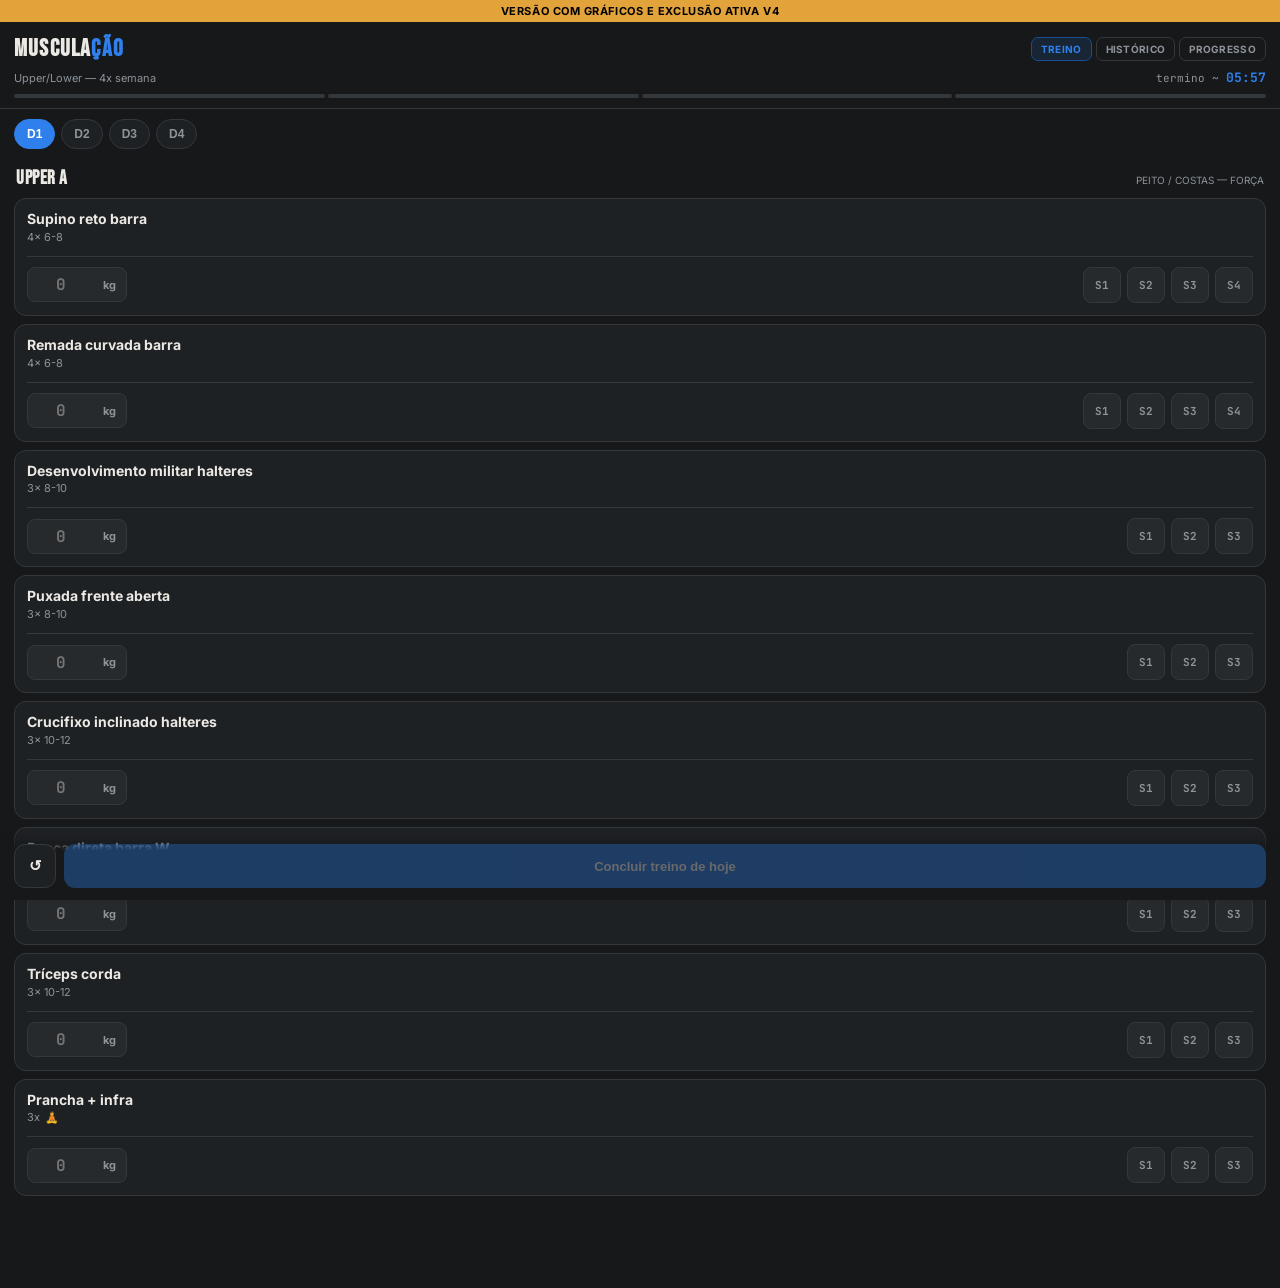
==== commit 7d3b3371: "Update app-treino.html" ====
--- a/app-treino.html
+++ b/app-treino.html
@@ -9,13 +9,16 @@
 <style>
   :root{
     --bg:#16181A; --panel:#1E2124; --panel-2:#262A2D; --line:#33383C;
-    --text:#ECE9E4; --text-dim:#8D9399; --accent:#E3A33B; --accent-dim:#7A5A22;
-    --ok:#6FA88A; --rest:#C4573F;
+    --text:#ECE9E4; --text-dim:#8D9399; --accent:#2F80ED; --accent-dim:#1B4D93; /* Mudado para Azul para testar o Cache */
+    --gold:#E3A33B; --ok:#6FA88A; --rest:#C4573F;
   }
   *{ box-sizing:border-box; -webkit-tap-highlight-color:transparent; }
   html,body{ margin:0; background:var(--bg); color:var(--text); font-family:'Inter',sans-serif; }
   body{ padding-bottom:78px; }
   .mono{ font-family:'JetBrains Mono',monospace; }
+
+  /* Indicador Visual de Versão Nova */
+  .cache-detector { background: var(--gold); color: #000; font-size: 11px; text-align: center; padding: 4px; font-weight: bold; text-transform: uppercase; letter-spacing: 0.05em; }
 
   header.top{
     padding:12px 14px 10px; border-bottom:1px solid var(--line);
@@ -37,14 +40,14 @@
     background:none; border:1px solid var(--line); color:var(--text-dim); font-size:10px; padding:5px 9px; border-radius:7px;
     font-family:'Inter',sans-serif; font-weight:700; text-transform:uppercase; letter-spacing:0.03em; cursor:pointer;
   }
-  .tabbar button.active{ color:var(--accent); background:rgba(227,163,59,0.12); border-color:var(--accent-dim); }
+  .tabbar button.active{ color:var(--accent); background:rgba(47,128,237,0.12); border-color:var(--accent-dim); }
 
   nav.days{ display:flex; gap:6px; padding:10px 14px 0; overflow-x:auto; }
   nav.days button{
     flex:0 0 auto; padding:7px 12px; border-radius:999px; border:1px solid var(--line);
     background:var(--panel); color:var(--text-dim); font-size:12px; font-weight:700; cursor:pointer; white-space:nowrap;
   }
-  nav.days button.active{ background:var(--accent); color:#20180A; border-color:var(--accent); }
+  nav.days button.active{ background:var(--accent); color:#fff; border-color:var(--accent); }
 
   main{ padding:10px 14px 6px; }
   .day-title{ display:flex; align-items:baseline; justify-content:space-between; margin:8px 2px 8px; }
@@ -58,7 +61,7 @@
   .ex-target{ font-size:11px; color:var(--text-dim); }
   .icon{ font-size:11px; }
   .pr-pill{ font-family:'JetBrains Mono',monospace; font-size:10px; color:var(--text-dim); white-space:nowrap; }
-  .pr-pill b{ color:var(--accent); }
+  .pr-pill b{ color:var(--gold); }
 
   .ex-controls{ display:flex; align-items:center; justify-content:space-between; gap:12px; margin-top:12px; padding-top:10px; border-top:1px solid var(--line); }
   
@@ -90,37 +93,35 @@
     background:linear-gradient(180deg, transparent, var(--bg) 25%); display:flex; gap:8px; z-index:25;
   }
   .finish-bar button{ flex:1; padding:12px; border-radius:11px; border:none; font-weight:700; font-size:13px; cursor:pointer; }
-  .btn-primary{ background:var(--accent); color:#20180A; }
+  .btn-primary{ background:var(--accent); color:#ffffff; }
   .btn-primary:disabled{ opacity:0.35; }
   .btn-ghost{ background:var(--panel); color:var(--text); border:1px solid var(--line) !important; flex:0 0 42px !important; font-size:15px !important; }
 
   .view{ display:none; }
   .view.active{ display:block; }
 
-  /* Elementos do Histórico Modificados */
-  .hist-item{
-    background:var(--panel); border:1px solid var(--line); border-radius:12px; padding:12px; margin-bottom:10px;
-  }
-  .hist-top{ display:flex; justify-content:space-between; align-items:center; margin-bottom:8px; border-bottom:1px solid var(--line); padding-bottom:6px; }
+  /* Histórico com botão visível para apagar */
+  .hist-item{ background:var(--panel); border:1px solid var(--line); border-radius:12px; padding:14px; margin-bottom:10px; }
+  .hist-top{ display:flex; justify-content:space-between; align-items:flex-start; border-bottom:1px solid var(--line); padding-bottom:8px; margin-bottom:8px; }
   .hist-item .d{ font-size:11px; color:var(--text-dim); font-family:'JetBrains Mono',monospace; }
-  .hist-item .n{ font-size:14px; font-weight:700; color:var(--accent); }
-  .hist-details{ font-size:12px; display:flex; flex-direction:column; gap:4px; color:var(--text); }
-  .hist-ex-row{ display:flex; justify-content:space-between; background:var(--panel-2); padding:4px 8px; border-radius:6px; }
-  .btn-del{ background:none; border:none; color:var(--rest); font-size:14px; cursor:pointer; padding:2px 6px; }
-
-  /* Elementos da Tela de Progresso/Gráficos */
+  .hist-item .n{ font-size:15px; font-weight:700; color:var(--gold); margin-top:2px; }
+  .hist-details{ font-size:12px; display:flex; flex-direction:column; gap:5px; }
+  .hist-ex-row{ display:flex; justify-content:space-between; background:var(--panel-2); padding:6px 10px; border-radius:6px; }
+  .btn-del{ background:rgba(196,87,63,0.2); border:1px solid var(--rest); color:#ff8b8b; font-size:11px; font-weight:bold; cursor:pointer; padding:4px 10px; border-radius:6px; text-transform:uppercase; }
+
+  /* Aba Progresso e Área do Gráfico */
   .pr-grid{ display:grid; grid-template-columns:1fr 1fr; gap:8px; margin-bottom:16px; }
-  .pr-card{ background:var(--panel); border:1px solid var(--line); border-radius:12px; padding:10px; cursor:pointer; transition:border-color 0.2s; }
-  .pr-card.selected{ border-color:var(--accent); background:rgba(227,163,59,0.05); }
-  .pr-card .n{ font-size:11px; color:var(--text-dim); margin-bottom:4px; line-height:1.25; min-height:28px; }
-  .pr-card .k{ font-family:'JetBrains Mono',monospace; font-size:16px; color:var(--accent); font-weight:700; }
+  .pr-card{ background:var(--panel); border:1px solid var(--line); border-radius:12px; padding:12px; cursor:pointer; }
+  .pr-card.selected{ border-color:var(--accent); background:rgba(47,128,237,0.06); }
+  .pr-card .n{ font-size:12px; color:var(--text-dim); margin-bottom:6px; line-height:1.3; min-height:32px; }
+  .pr-card .k{ font-family:'JetBrains Mono',monospace; font-size:18px; color:var(--gold); font-weight:700; }
 
   .chart-container{ background:var(--panel); border:1px solid var(--line); border-radius:12px; padding:14px; margin-bottom:16px; display:none; }
   .chart-container.show{ display:block; }
-  .chart-title{ font-size:13px; font-weight:700; margin-bottom:8px; color:var(--accent); }
-  canvas{ width:100%; height:160px; background:var(--panel-2); border-radius:6px; margin-top:6px; }
-
-  .empty{ text-align:center; padding:36px 20px; color:var(--text-dim); font-size:12px; }
+  .chart-title{ font-size:13px; font-weight:700; margin-bottom:10px; color:var(--gold); text-transform:uppercase; }
+  canvas{ width:100%; height:160px; background:var(--panel-2); border-radius:8px; margin-top:4px; }
+
+  .empty{ text-align:center; padding:40px 20px; color:var(--text-dim); font-size:13px; }
   .toast{
     position:fixed; bottom:80px; left:50%; transform:translateX(-50%) translateY(20px); opacity:0;
     background:var(--ok); color:#0F1A15; padding:9px 16px; border-radius:999px; font-weight:700; font-size:12px;
@@ -130,6 +131,8 @@
 </style>
 </head>
 <body>
+
+<div class="cache-detector">Versão com Gráficos e Exclusão Ativa v4</div>
 
 <header class="top">
   <div class="brand-row">
@@ -169,9 +172,8 @@
   <main>
     <div class="day-title"><h2>Análise de Progresso</h2></div>
     
-    <!-- Seção Dinâmica do Gráfico -->
     <div class="chart-container" id="chartContainer">
-      <div class="chart-title" id="chartExName">Selecione um exercício</div>
+      <div class="chart-title" id="chartExName">Selecione um exercício abaixo</div>
       <canvas id="progChart"></canvas>
     </div>
 
@@ -242,7 +244,6 @@
     ]},
 ];
 
-// Modificação de estado estrutural para guardar as sessoes em lista ordenada
 let state = { logs:{}, sessions:[], lastLoad:{} };
 let currentDay = DAYS[0];
 let restEndAt = null;
@@ -250,17 +251,17 @@
 
 async function loadState(){
   try{
-    const raw = localStorage.getItem('gym-data-v2');
+    const raw = localStorage.getItem('gym-data-v4');
     if(raw){
       state = JSON.parse(raw);
     } else {
-      // Migração retrocompatível simples
-      const oldRaw = localStorage.getItem('gym-data');
+      // Importa dados de chaves antigas se existirem
+      const oldRaw = localStorage.getItem('gym-data-v3') || localStorage.getItem('gym-data-v2') || localStorage.getItem('gym-data');
       if(oldRaw) {
-        const oldParsed = JSON.parse(oldRaw);
-        state.lastLoad = oldParsed.lastLoad || {};
-        state.logs = oldParsed.logs || {};
-        state.sessions = oldParsed.sessions ? Object.values(oldParsed.sessions) : [];
+        const parsed = JSON.parse(oldRaw);
+        state.lastLoad = parsed.lastLoad || {};
+        state.logs = parsed.logs || {};
+        state.sessions = parsed.sessions ? (Array.isArray(parsed.sessions) ? parsed.sessions : Object.values(parsed.sessions)) : [];
       }
     }
   }catch(e){}
@@ -268,8 +269,8 @@
 }
 
 async function saveState(){
-  try{ localStorage.setItem('gym-data-v2', JSON.stringify(state)); }
-  catch(e){ console.error('Falha ao salvar', e); }
+  try{ localStorage.setItem('gym-data-v4', JSON.stringify(state)); }
+  catch(e){ console.error(e); }
 }
 
 function showToast(msg){
@@ -353,8 +354,8 @@
           <div class="ex-name">${ex.name}</div>
           <div class="ex-meta">
             <span class="ex-target">${ex.target}</span>
-            ${ex.leg ? '<span class="icon" title="Direita primeiro">🦵</span>' : ''}
-            ${ex.core ? '<span class="icon" title="Core">🧘</span>' : ''}
+            ${ex.leg ? '<span class="icon"> 🦵</span>' : ''}
+            ${ex.core ? '<span class="icon"> 🧘</span>' : ''}
           </div>
         </div>
         <div class="pr-pill">${pr ? `PR <b>${pr}kg</b>` : ''}</div>
@@ -455,39 +456,37 @@
   document.getElementById('restBar').classList.remove('show');
 };
 
-// SALVAR TREINO COM OS EXERCÍCIOS E SUAS CARGAS RESPECTIVAS
+// SALVA O HISTÓRICO COM TODOS OS EXERCÍCIOS E CARGAS
 document.getElementById('finishBtn').onclick = async ()=>{
   const logKey = ensureLog(currentDay.id);
   const completedExercises = [];
   
   currentDay.exercises.forEach(ex=>{
     const sets = state.logs[logKey][ex.id] || [];
-    const absoluteDone = sets.some(s => s.done);
+    const anySetDone = sets.some(s => s.done);
     
-    if(absoluteDone) {
-      const actualLoad = state.lastLoad[ex.id] || sets[0]?.load || '0';
+    if(anySetDone) {
+      const finalLoad = state.lastLoad[ex.id] || sets[0]?.load || '0';
       completedExercises.push({
         id: ex.id,
         name: ex.name,
-        load: actualLoad
+        load: finalLoad
       });
     }
   });
 
   if(completedExercises.length === 0) return;
 
-  // Cria entrada de sessão estruturada
   const newSession = {
-    id: Date.now().toString(),
+    id: 'sess_' + Date.now(),
     date: todayKey(),
     dayId: currentDay.id,
     dayName: currentDay.name,
     exercises: completedExercises
   };
 
-  state.sessions.unshift(newSession); // Adiciona no início da lista
-
-  // Reseta checks para o próximo treino mantendo a carga intacta
+  state.sessions.unshift(newSession); 
+
   currentDay.exercises.forEach(ex => {
     if(state.logs[logKey] && state.logs[logKey][ex.id]) {
       state.logs[logKey][ex.id].forEach(s => { s.done = false; });
@@ -495,7 +494,7 @@
   });
 
   await saveState();
-  showToast('Treino registrado 💪');
+  showToast('Treino registrado com sucesso! 💪');
   renderFreqTrack();
   renderExercises();
 };
@@ -509,24 +508,23 @@
   }
 };
 
-// RENDER HISTÓRICO COM BOTÃO PARA DELETAR
+// RENDER HISTÓRICO COM BOTÃO APAGAR INDIVIDUAL
 function renderHistorico(){
   const wrap = document.getElementById('histList');
   wrap.innerHTML = '';
   
   if(state.sessions.length === 0){
-    wrap.innerHTML = '<div class="empty">Nenhum treino concluído ainda.</div>';
+    wrap.innerHTML = '<div class="empty">Nenhum treino salvo no histórico ainda.</div>';
     return;
   }
   
-  state.sessions.forEach((s, index)=>{
+  state.sessions.forEach((s)=>{
     const item = document.createElement('div');
     item.className = 'hist-item';
     
-    // Lista interna com os exercícios mapeados e suas respectivas cargas
     const exListHtml = s.exercises && s.exercises.length > 0
       ? s.exercises.map(e => `<div class="hist-ex-row"><span>${e.name}</span><b>${e.load} kg</b></div>`).join('')
-      : `<div style="color:var(--text-dim)">Nenhum detalhe salvo</div>`;
+      : `<div style="color:var(--text-dim)">Sem dados de exercícios.</div>`;
 
     item.innerHTML = `
       <div class="hist-top">
@@ -534,21 +532,20 @@
           <span class="d">${s.date}</span>
           <div class="n">${s.dayName}</div>
         </div>
-        <button class="btn-del" data-id="${s.id || index}">🗑️</button>
+        <button class="btn-del" data-id="${s.id}">Apagar</button>
       </div>
       <div class="hist-details">
         ${exListHtml}
       </div>
     `;
 
-    // Ação do Botão Deletar Histórico Individual
     item.querySelector('.btn-del').onclick = () => {
-      if(confirm(`Apagar este registro de treino do dia ${s.date}?`)){
-        state.sessions = state.sessions.filter(sess => (sess.id && sess.id !== s.id) || state.sessions.indexOf(sess) !== index);
+      if(confirm(`Deseja mesmo apagar permanentemente o histórico do dia ${s.date}?`)){
+        state.sessions = state.sessions.filter(sess => sess.id !== s.id);
         saveState();
         renderHistorico();
         renderFreqTrack();
-        showToast('Registro removido');
+        showToast('Registro apagado.');
       }
     };
 
@@ -556,16 +553,15 @@
   });
 }
 
-// ABA PROGRESSO: GRÁFICOS EM CANVAS NATIVO
+// RENDER GRÁFICOS DINÂMICOS NA ABA PROGRESSO
 let activeChartExId = null;
 
 function drawChart(exId, exName) {
   const canvas = document.getElementById('progChart');
+  if(!canvas) return;
   const ctx = canvas.getContext('2d');
   
-  // Coleta dados cronológicos deste exercício específico
   const historyData = [];
-  // Inverte para ficar do mais antigo para o mais recente no gráfico
   const sortedSessions = [...state.sessions].reverse();
   
   sortedSessions.forEach(s => {
@@ -576,7 +572,6 @@
     }
   });
 
-  // Limpa o Canvas e define proporção correta
   ctx.clearRect(0, 0, canvas.width, canvas.height);
   const w = canvas.width = canvas.offsetWidth * window.devicePixelRatio;
   const h = canvas.height = 160 * window.devicePixelRatio;
@@ -589,13 +584,13 @@
     ctx.fillStyle = '#8D9399';
     ctx.font = '12px sans-serif';
     ctx.textAlign = 'center';
-    ctx.fillText('Dados insuficientes para gerar o gráfico.', cssW/2, cssH/2);
+    ctx.fillText('Realize mais treinos com esse exercício para gerar o gráfico.', cssW/2, cssH/2);
     return;
   }
 
   const paddingLeft = 35;
-  const paddingRight = 20;
-  const paddingTop = 20;
+  const paddingRight = 25;
+  const paddingTop = 25;
   const paddingBottom = 25;
   const graphW = cssW - paddingLeft - paddingRight;
   const graphH = cssH - paddingTop - paddingBottom;
@@ -606,7 +601,6 @@
   if(maxLoad === minLoad) { maxLoad += 5; minLoad = Math.max(0, minLoad - 5); }
   const range = maxLoad - minLoad;
 
-  // Desenhar Grid de Fundo Linhas Horizontais
   ctx.strokeStyle = '#33383C';
   ctx.lineWidth = 1;
   ctx.fillStyle = '#8D9399';
@@ -620,10 +614,9 @@
     ctx.moveTo(paddingLeft, y);
     ctx.lineTo(cssW - paddingRight, y);
     ctx.stroke();
-    ctx.fillText(val.toFixed(0)+'k', paddingLeft - 6, y + 3);
-  }
-
-  // Mapear pontos
+    ctx.fillText(val.toFixed(0)+'kg', paddingLeft - 6, y + 3);
+  }
+
   const points = [];
   const count = historyData.length;
   historyData.forEach((d, i) => {
@@ -632,8 +625,8 @@
     points.push({x, y, label: d.date, val: d.load});
   });
 
-  // Desenhar Linha de Evolução
-  ctx.strokeStyle = '#E3A33B';
+  // Linha Azul de progressão combinando com o tema novo
+  ctx.strokeStyle = '#2F80ED';
   ctx.lineWidth = 3;
   ctx.lineJoin = 'round';
   ctx.beginPath();
@@ -643,7 +636,6 @@
   });
   ctx.stroke();
 
-  // Desenhar Círculos e Datas nos Nós
   points.forEach(p => {
     ctx.fillStyle = '#6FA88A';
     ctx.beginPath();
@@ -683,11 +675,11 @@
     });
   });
 
-  let any = false;
+  let hasData = false;
   uniqueExercises.forEach((exName, exId) => {
     const pr = bestSetFor(exId);
     if(pr) {
-      any = true;
+      hasData = true;
       const card = document.createElement('div');
       card.className = 'pr-card' + (activeChartExId === exId ? ' selected' : '');
       card.dataset.id = exId;
@@ -700,21 +692,22 @@
     }
   });
 
-  if(!any){ 
-    grid.innerHTML = '<div class="empty">Conclua treinos com cargas salvas para gerar relatórios e gráficos.</div>'; 
+  if(!hasData){ 
+    grid.innerHTML = '<div class="empty">Nenhum dado para mostrar. Finalize treinos registrando cargas para ver o progresso.</div>'; 
     document.getElementById('chartContainer').classList.remove('show');
   } else if (activeChartExId && uniqueExercises.has(activeChartExId)) {
     drawChart(activeChartExId, uniqueExercises.get(activeChartExId));
   }
 }
 
-// ACIONAMENTO DAS ABAS
+// COMPORTAMENTO DAS ABAS
 document.querySelectorAll('.tabbar button').forEach(btn=>{
   btn.onclick = ()=>{
     document.querySelectorAll('.tabbar button').forEach(b=>b.classList.remove('active'));
     btn.classList.add('active');
     const tab = btn.dataset.tab;
     document.querySelectorAll('.view').forEach(v=>v.classList.remove('active'));
+    document.getElementById('view-'+tab).append;
     document.getElementById('view-'+tab).classList.add('active');
     
     document.getElementById('finishBar').style.display = tab === 'treino' ? 'flex' : 'none';
@@ -731,13 +724,11 @@
   renderExercises();
 }
 
-// Redimensionamento inteligente do gráfico se virar a tela
 window.onresize = () => {
   if(activeChartExId) {
-    const container = document.getElementById('chartContainer');
-    if(container.classList.contains('show')) {
-      const card = document.querySelector(`.pr-card[data-id="${activeChartExId}"]`);
-      const name = card ? card.querySelector('.n').textContent : '';
+    const card = document.querySelector(`.pr-card[data-id="${activeChartExId}"]`);
+    if(card) {
+      const name = card.querySelector('.n').textContent;
       drawChart(activeChartExId, name);
     }
   }
